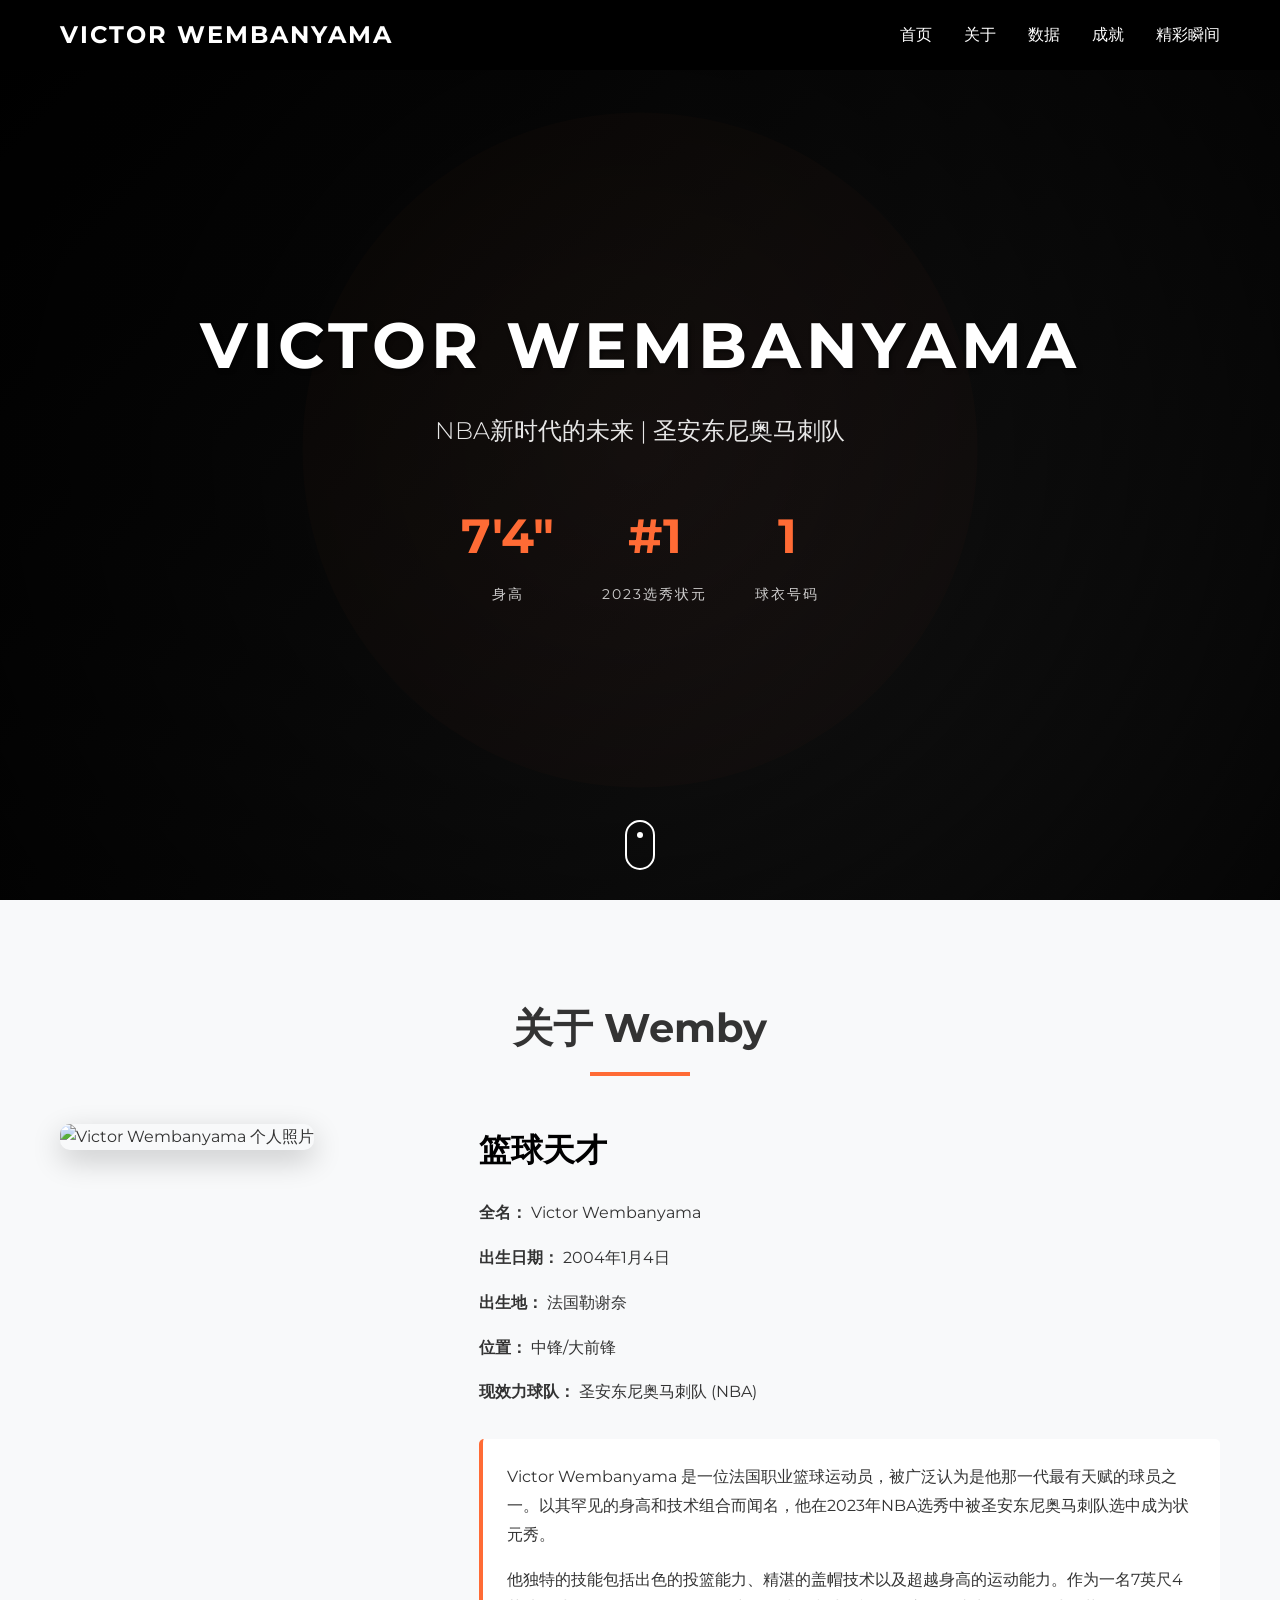
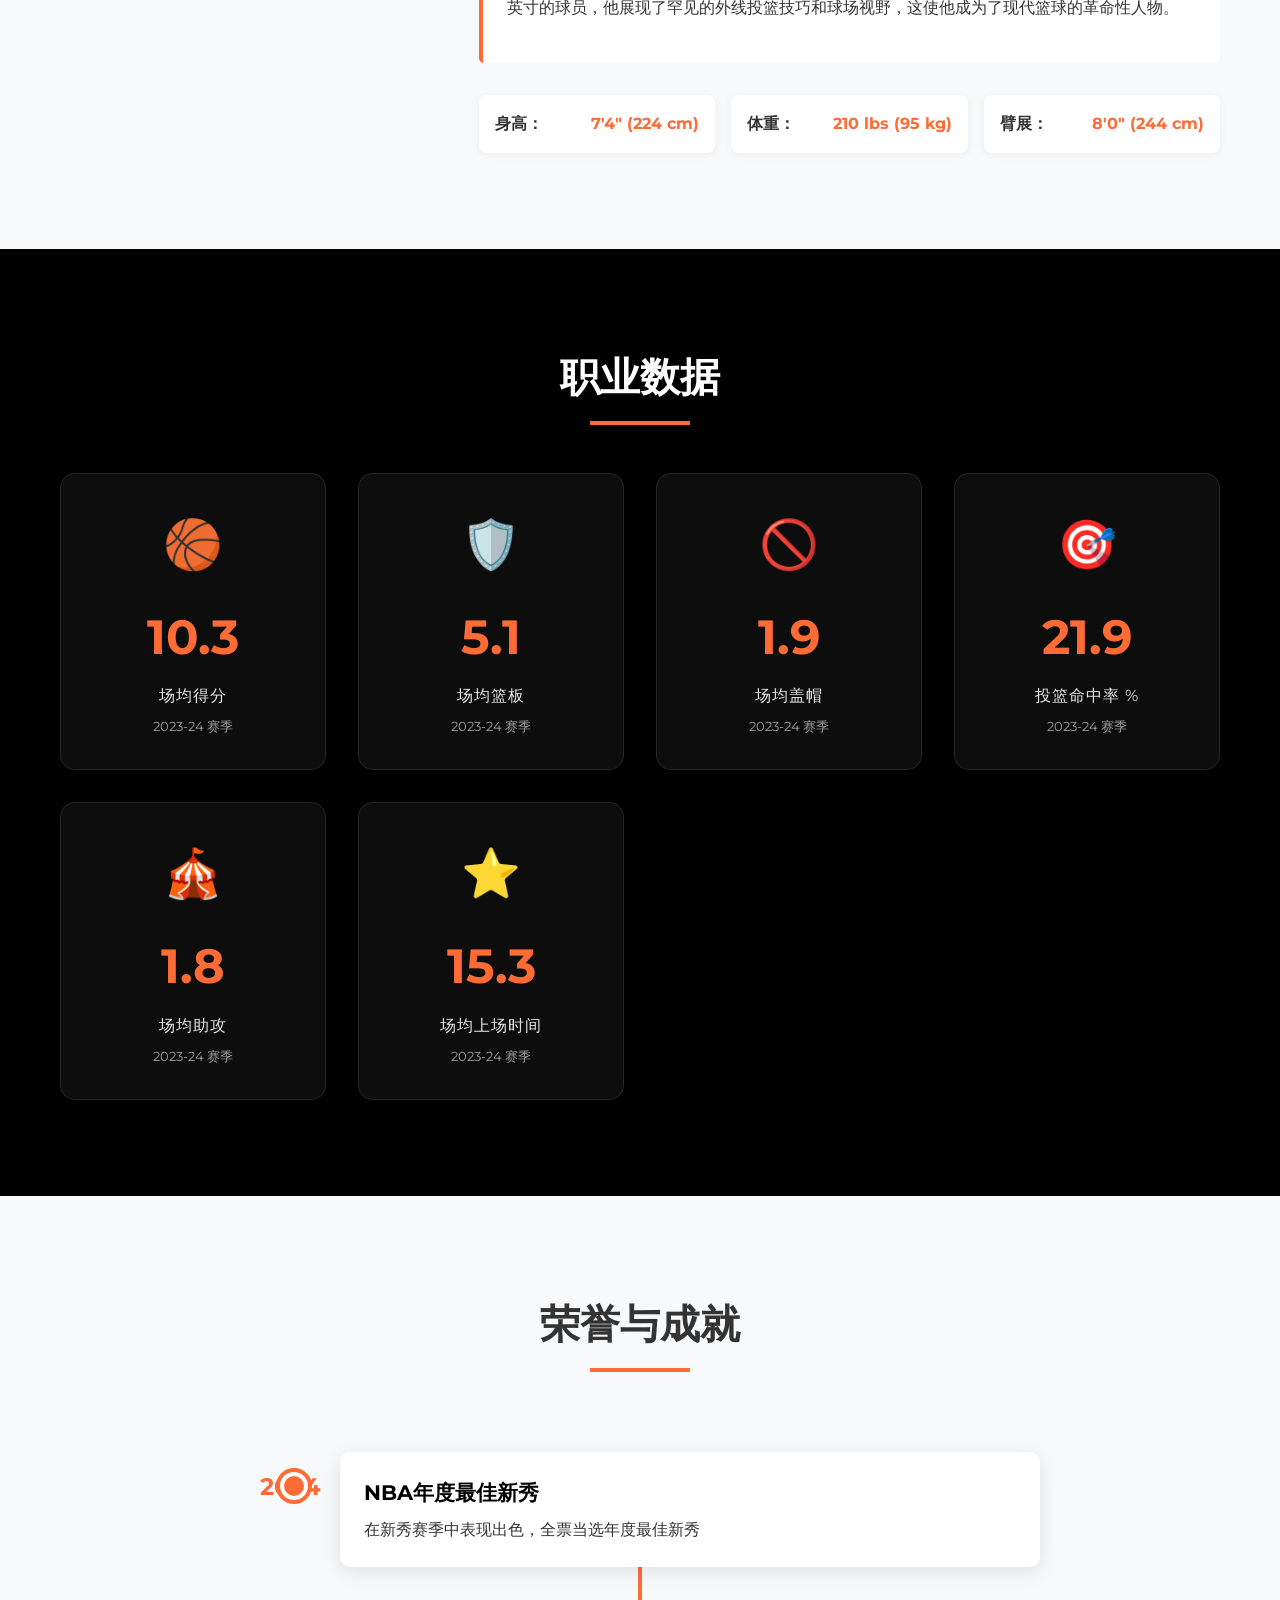
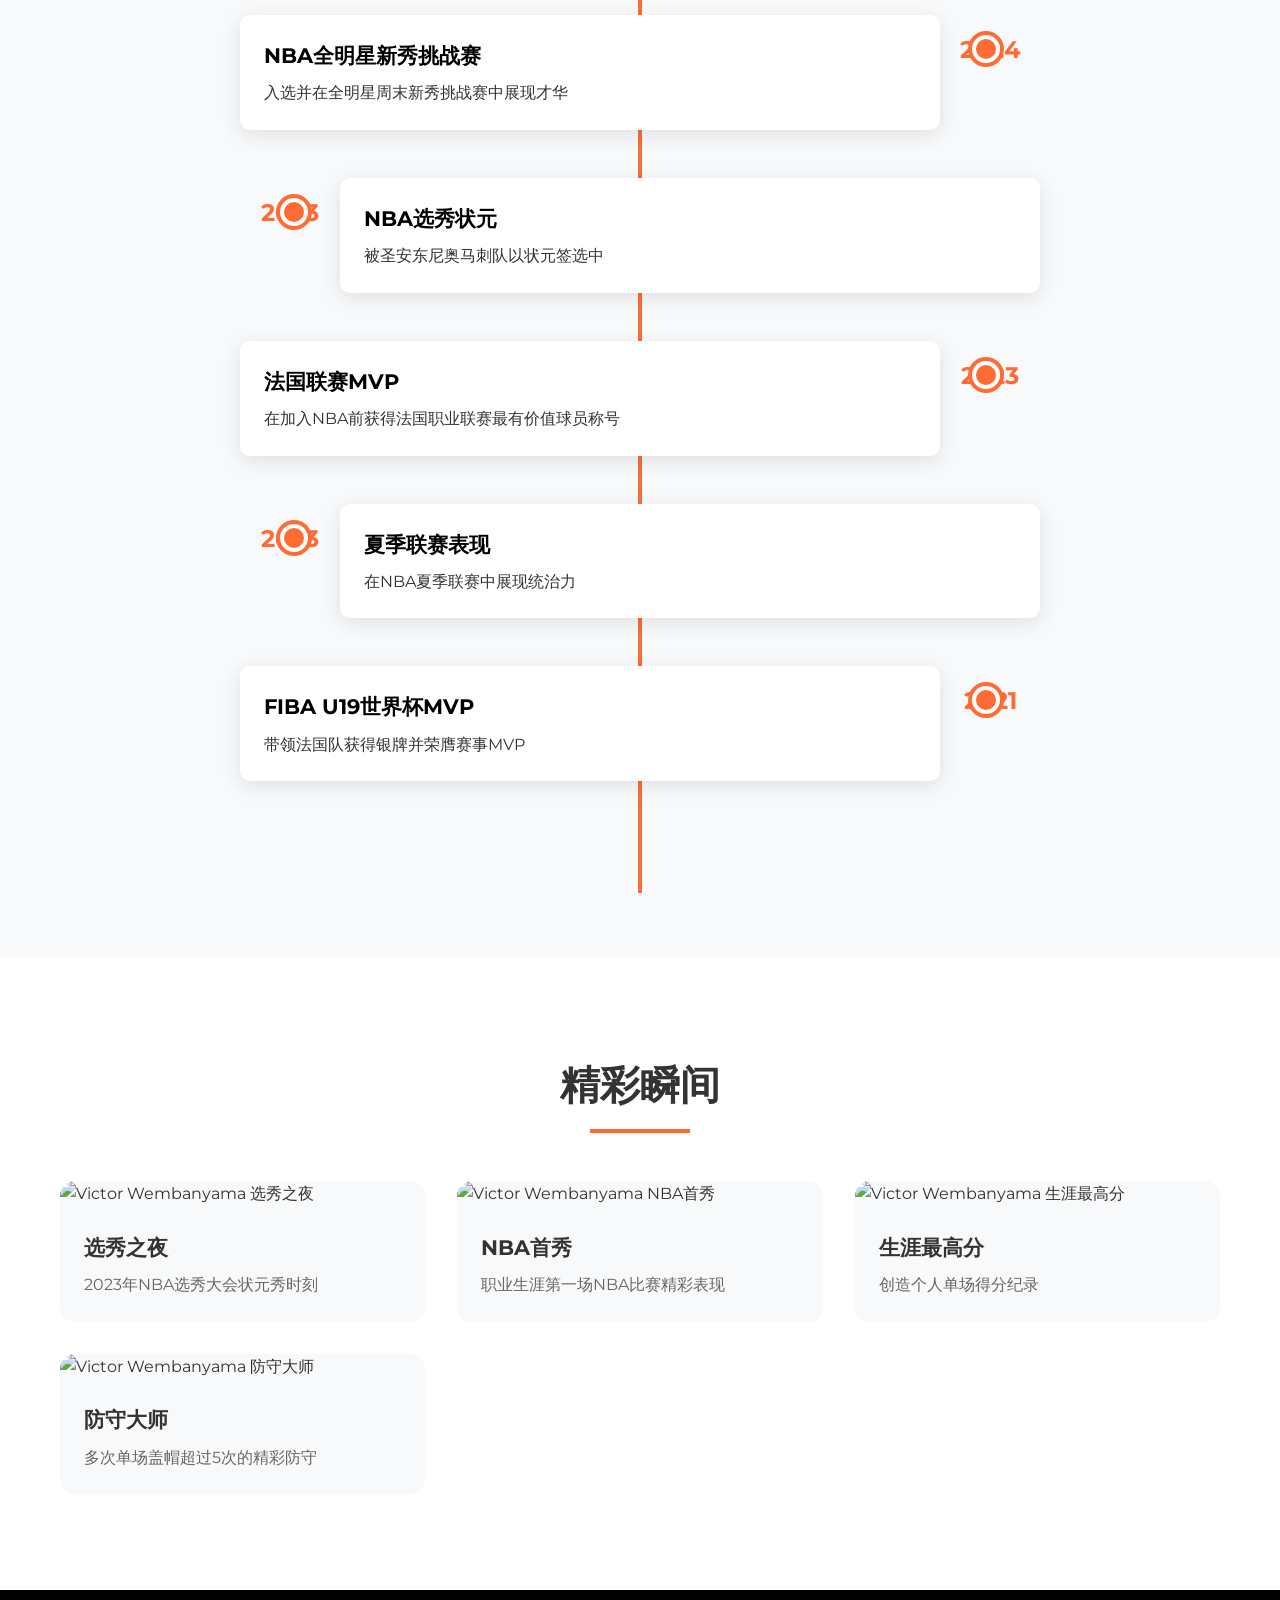
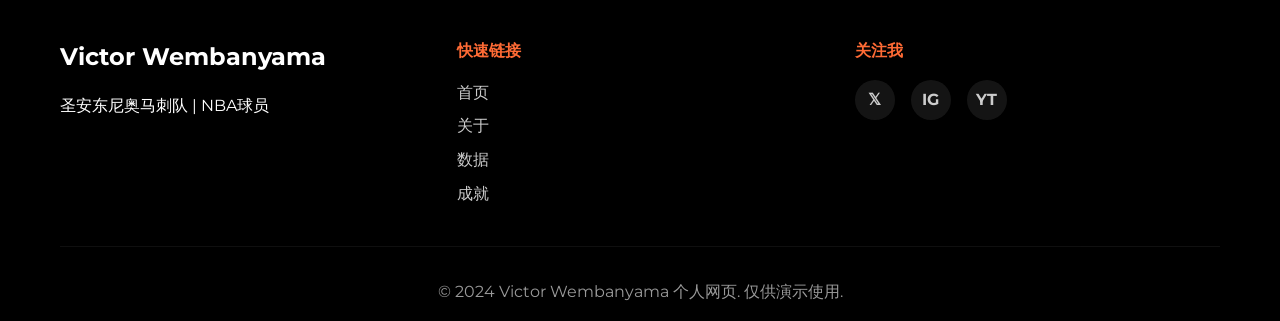
==== index.html @ b09e8a24 "Add image support for Wembanyama photos 更新网站以支持真实的Victor Wembanyama照片：  ✨ 新功能： - 创建images文件夹用于存放图片 -" ====
<!DOCTYPE html>
<html lang="zh-CN">
<head>
    <meta charset="UTF-8">
    <meta name="viewport" content="width=device-width, initial-scale=1.0">
    <title>Victor Wembanyama - 官方个人网页</title>
    <link rel="stylesheet" href="styles.css">
    <link rel="preconnect" href="https://fonts.googleapis.com">
    <link rel="preconnect" href="https://fonts.gstatic.com" crossorigin>
    <link href="https://fonts.googleapis.com/css2?family=Montserrat:wght@300;400;600;700&display=swap" rel="stylesheet">
</head>
<body>
    <!-- 导航栏 -->
    <nav class="navbar">
        <div class="container">
            <div class="nav-brand">VICTOR WEMBANYAMA</div>
            <ul class="nav-menu">
                <li><a href="#home">首页</a></li>
                <li><a href="#about">关于</a></li>
                <li><a href="#stats">数据</a></li>
                <li><a href="#achievements">成就</a></li>
                <li><a href="#gallery">精彩瞬间</a></li>
            </ul>
            <div class="hamburger">
                <span></span>
                <span></span>
                <span></span>
            </div>
        </div>
    </nav>

    <!-- 主页英雄区域 -->
    <section id="home" class="hero">
        <div class="hero-overlay"></div>
        <div class="hero-content">
            <h1 class="hero-title">VICTOR WEMBANYAMA</h1>
            <p class="hero-subtitle">NBA新时代的未来 | 圣安东尼奥马刺队</p>
            <div class="hero-stats">
                <div class="stat-item">
                    <span class="stat-number">7'4"</span>
                    <span class="stat-label">身高</span>
                </div>
                <div class="stat-item">
                    <span class="stat-number">#1</span>
                    <span class="stat-label">2023选秀状元</span>
                </div>
                <div class="stat-item">
                    <span class="stat-number">1</span>
                    <span class="stat-label">球衣号码</span>
                </div>
            </div>
        </div>
        <div class="scroll-indicator">
            <span></span>
        </div>
    </section>

    <!-- 关于部分 -->
    <section id="about" class="about">
        <div class="container">
            <h2 class="section-title">关于 Wemby</h2>
            <div class="about-content">
                <div class="about-image">
                    <img src="images/wembanyama-profile.jpg" alt="Victor Wembanyama 个人照片" class="profile-photo">
                </div>
                <div class="about-text">
                    <h3>篮球天才</h3>
                    <p><strong>全名：</strong> Victor Wembanyama</p>
                    <p><strong>出生日期：</strong> 2004年1月4日</p>
                    <p><strong>出生地：</strong> 法国勒谢奈</p>
                    <p><strong>位置：</strong> 中锋/大前锋</p>
                    <p><strong>现效力球队：</strong> 圣安东尼奥马刺队 (NBA)</p>

                    <div class="bio-description">
                        <p>Victor Wembanyama 是一位法国职业篮球运动员，被广泛认为是他那一代最有天赋的球员之一。以其罕见的身高和技术组合而闻名，他在2023年NBA选秀中被圣安东尼奥马刺队选中成为状元秀。</p>

                        <p>他独特的技能包括出色的投篮能力、精湛的盖帽技术以及超越身高的运动能力。作为一名7英尺4英寸的球员，他展现了罕见的外线投篮技巧和球场视野，这使他成为了现代篮球的革命性人物。</p>
                    </div>

                    <div class="physical-stats">
                        <div class="physical-item">
                            <span class="physical-label">身高：</span>
                            <span class="physical-value">7'4" (224 cm)</span>
                        </div>
                        <div class="physical-item">
                            <span class="physical-label">体重：</span>
                            <span class="physical-value">210 lbs (95 kg)</span>
                        </div>
                        <div class="physical-item">
                            <span class="physical-label">臂展：</span>
                            <span class="physical-value">8'0" (244 cm)</span>
                        </div>
                    </div>
                </div>
            </div>
        </div>
    </section>

    <!-- 数据统计部分 -->
    <section id="stats" class="stats">
        <div class="container">
            <h2 class="section-title">职业数据</h2>
            <div class="stats-grid">
                <div class="stat-card">
                    <div class="stat-icon">🏀</div>
                    <div class="stat-value" data-target="21.4">0</div>
                    <div class="stat-label">场均得分</div>
                    <div class="stat-note">2023-24 赛季</div>
                </div>
                <div class="stat-card">
                    <div class="stat-icon">🛡️</div>
                    <div class="stat-value" data-target="10.6">0</div>
                    <div class="stat-label">场均篮板</div>
                    <div class="stat-note">2023-24 赛季</div>
                </div>
                <div class="stat-card">
                    <div class="stat-icon">🚫</div>
                    <div class="stat-value" data-target="3.9">0</div>
                    <div class="stat-label">场均盖帽</div>
                    <div class="stat-note">2023-24 赛季</div>
                </div>
                <div class="stat-card">
                    <div class="stat-icon">🎯</div>
                    <div class="stat-value" data-target="46.5">0</div>
                    <div class="stat-label">投篮命中率 %</div>
                    <div class="stat-note">2023-24 赛季</div>
                </div>
                <div class="stat-card">
                    <div class="stat-icon">🎪</div>
                    <div class="stat-value" data-target="3.9">0</div>
                    <div class="stat-label">场均助攻</div>
                    <div class="stat-note">2023-24 赛季</div>
                </div>
                <div class="stat-card">
                    <div class="stat-icon">⭐</div>
                    <div class="stat-value" data-target="32.5">0</div>
                    <div class="stat-label">场均上场时间</div>
                    <div class="stat-note">2023-24 赛季</div>
                </div>
            </div>
        </div>
    </section>

    <!-- 成就部分 -->
    <section id="achievements" class="achievements">
        <div class="container">
            <h2 class="section-title">荣誉与成就</h2>
            <div class="timeline">
                <div class="timeline-item">
                    <div class="timeline-year">2024</div>
                    <div class="timeline-content">
                        <h3>NBA年度最佳新秀</h3>
                        <p>在新秀赛季中表现出色，全票当选年度最佳新秀</p>
                    </div>
                </div>
                <div class="timeline-item">
                    <div class="timeline-year">2024</div>
                    <div class="timeline-content">
                        <h3>NBA全明星新秀挑战赛</h3>
                        <p>入选并在全明星周末新秀挑战赛中展现才华</p>
                    </div>
                </div>
                <div class="timeline-item">
                    <div class="timeline-year">2023</div>
                    <div class="timeline-content">
                        <h3>NBA选秀状元</h3>
                        <p>被圣安东尼奥马刺队以状元签选中</p>
                    </div>
                </div>
                <div class="timeline-item">
                    <div class="timeline-year">2023</div>
                    <div class="timeline-content">
                        <h3>法国联赛MVP</h3>
                        <p>在加入NBA前获得法国职业联赛最有价值球员称号</p>
                    </div>
                </div>
                <div class="timeline-item">
                    <div class="timeline-year">2023</div>
                    <div class="timeline-content">
                        <h3>夏季联赛表现</h3>
                        <p>在NBA夏季联赛中展现统治力</p>
                    </div>
                </div>
                <div class="timeline-item">
                    <div class="timeline-year">2021</div>
                    <div class="timeline-content">
                        <h3>FIBA U19世界杯MVP</h3>
                        <p>带领法国队获得银牌并荣膺赛事MVP</p>
                    </div>
                </div>
            </div>
        </div>
    </section>

    <!-- 精彩瞬间部分 -->
    <section id="gallery" class="gallery">
        <div class="container">
            <h2 class="section-title">精彩瞬间</h2>
            <div class="highlights-grid">
                <div class="highlight-card">
                    <img src="images/wembanyama-draft.jpg" alt="Victor Wembanyama 选秀之夜" class="highlight-image">
                    <h3>选秀之夜</h3>
                    <p>2023年NBA选秀大会状元秀时刻</p>
                </div>
                <div class="highlight-card">
                    <img src="images/wembanyama-debut.jpg" alt="Victor Wembanyama NBA首秀" class="highlight-image">
                    <h3>NBA首秀</h3>
                    <p>职业生涯第一场NBA比赛精彩表现</p>
                </div>
                <div class="highlight-card">
                    <img src="images/wembanyama-scoring.jpg" alt="Victor Wembanyama 生涯最高分" class="highlight-image">
                    <h3>生涯最高分</h3>
                    <p>创造个人单场得分纪录</p>
                </div>
                <div class="highlight-card">
                    <img src="images/wembanyama-defense.jpg" alt="Victor Wembanyama 防守大师" class="highlight-image">
                    <h3>防守大师</h3>
                    <p>多次单场盖帽超过5次的精彩防守</p>
                </div>
            </div>
        </div>
    </section>

    <!-- 页脚 -->
    <footer class="footer">
        <div class="container">
            <div class="footer-content">
                <div class="footer-section">
                    <h3>Victor Wembanyama</h3>
                    <p>圣安东尼奥马刺队 | NBA球员</p>
                </div>
                <div class="footer-section">
                    <h4>快速链接</h4>
                    <ul>
                        <li><a href="#home">首页</a></li>
                        <li><a href="#about">关于</a></li>
                        <li><a href="#stats">数据</a></li>
                        <li><a href="#achievements">成就</a></li>
                    </ul>
                </div>
                <div class="footer-section">
                    <h4>关注我</h4>
                    <div class="social-links">
                        <a href="#" class="social-link" aria-label="Twitter">𝕏</a>
                        <a href="#" class="social-link" aria-label="Instagram">IG</a>
                        <a href="#" class="social-link" aria-label="YouTube">YT</a>
                    </div>
                </div>
            </div>
            <div class="footer-bottom">
                <p>&copy; 2024 Victor Wembanyama 个人网页. 仅供演示使用.</p>
            </div>
        </div>
    </footer>

    <script src="script.js"></script>
</body>
</html>
---- styles.css ----
/* 全局样式 */
* {
    margin: 0;
    padding: 0;
    box-sizing: border-box;
}

:root {
    --primary-color: #000000;
    --secondary-color: #c4c4c4;
    --accent-color: #ff6b35;
    --text-light: #ffffff;
    --text-dark: #333333;
    --bg-light: #f8f9fa;
    --transition: all 0.3s ease;
}

html {
    scroll-behavior: smooth;
}

body {
    font-family: 'Montserrat', sans-serif;
    line-height: 1.6;
    color: var(--text-dark);
    overflow-x: hidden;
}

.container {
    max-width: 1200px;
    margin: 0 auto;
    padding: 0 20px;
}

/* 导航栏 */
.navbar {
    position: fixed;
    top: 0;
    width: 100%;
    background: rgba(0, 0, 0, 0.95);
    backdrop-filter: blur(10px);
    z-index: 1000;
    padding: 1rem 0;
    transition: var(--transition);
}

.navbar .container {
    display: flex;
    justify-content: space-between;
    align-items: center;
}

.nav-brand {
    font-size: 1.5rem;
    font-weight: 700;
    color: var(--text-light);
    letter-spacing: 2px;
}

.nav-menu {
    display: flex;
    list-style: none;
    gap: 2rem;
}

.nav-menu a {
    color: var(--text-light);
    text-decoration: none;
    font-weight: 500;
    transition: var(--transition);
    position: relative;
}

.nav-menu a::after {
    content: '';
    position: absolute;
    bottom: -5px;
    left: 0;
    width: 0;
    height: 2px;
    background: var(--accent-color);
    transition: var(--transition);
}

.nav-menu a:hover::after {
    width: 100%;
}

.hamburger {
    display: none;
    flex-direction: column;
    cursor: pointer;
}

.hamburger span {
    width: 25px;
    height: 3px;
    background: var(--text-light);
    margin: 3px 0;
    transition: var(--transition);
}

/* 英雄区域 */
.hero {
    height: 100vh;
    background: linear-gradient(135deg, #000000 0%, #1a1a1a 100%);
    position: relative;
    display: flex;
    align-items: center;
    justify-content: center;
    overflow: hidden;
}

.hero::before {
    content: '';
    position: absolute;
    top: 0;
    left: 0;
    right: 0;
    bottom: 0;
    background: url('data:image/svg+xml,<svg xmlns="http://www.w3.org/2000/svg" viewBox="0 0 1200 800"><circle cx="600" cy="400" r="300" fill="rgba(255,107,53,0.1)"/></svg>') no-repeat center;
    background-size: cover;
    opacity: 0.3;
}

.hero-overlay {
    position: absolute;
    top: 0;
    left: 0;
    right: 0;
    bottom: 0;
    background: radial-gradient(circle at center, transparent 0%, rgba(0,0,0,0.8) 100%);
}

.hero-content {
    position: relative;
    z-index: 1;
    text-align: center;
    color: var(--text-light);
    animation: fadeInUp 1s ease;
}

.hero-title {
    font-size: 4rem;
    font-weight: 700;
    letter-spacing: 5px;
    margin-bottom: 1rem;
    text-shadow: 2px 2px 4px rgba(0,0,0,0.5);
}

.hero-subtitle {
    font-size: 1.5rem;
    font-weight: 300;
    margin-bottom: 3rem;
    opacity: 0.9;
}

.hero-stats {
    display: flex;
    justify-content: center;
    gap: 3rem;
    margin-top: 3rem;
}

.stat-item {
    display: flex;
    flex-direction: column;
    align-items: center;
}

.stat-number {
    font-size: 3rem;
    font-weight: 700;
    color: var(--accent-color);
    margin-bottom: 0.5rem;
}

.stat-label {
    font-size: 0.9rem;
    text-transform: uppercase;
    letter-spacing: 2px;
    opacity: 0.8;
}

.scroll-indicator {
    position: absolute;
    bottom: 30px;
    left: 50%;
    transform: translateX(-50%);
    animation: bounce 2s infinite;
}

.scroll-indicator span {
    display: block;
    width: 30px;
    height: 50px;
    border: 2px solid var(--text-light);
    border-radius: 25px;
    position: relative;
}

.scroll-indicator span::before {
    content: '';
    position: absolute;
    top: 10px;
    left: 50%;
    transform: translateX(-50%);
    width: 6px;
    height: 6px;
    background: var(--text-light);
    border-radius: 50%;
    animation: scroll 2s infinite;
}

/* 关于部分 */
.about {
    padding: 6rem 0;
    background: var(--bg-light);
}

.section-title {
    font-size: 2.5rem;
    text-align: center;
    margin-bottom: 3rem;
    position: relative;
    padding-bottom: 1rem;
}

.section-title::after {
    content: '';
    position: absolute;
    bottom: 0;
    left: 50%;
    transform: translateX(-50%);
    width: 100px;
    height: 4px;
    background: var(--accent-color);
}

.about-content {
    display: grid;
    grid-template-columns: 1fr 2fr;
    gap: 3rem;
    align-items: start;
}

.about-image {
    position: sticky;
    top: 100px;
}

.image-placeholder {
    width: 100%;
    aspect-ratio: 3/4;
    background: linear-gradient(135deg, var(--primary-color), var(--accent-color));
    border-radius: 10px;
    display: flex;
    align-items: center;
    justify-content: center;
    color: var(--text-light);
    font-size: 3rem;
    box-shadow: 0 10px 30px rgba(0,0,0,0.2);
}

.image-placeholder svg {
    width: 150px;
    height: 150px;
    opacity: 0.5;
}

.profile-photo {
    width: 100%;
    aspect-ratio: 3/4;
    object-fit: cover;
    border-radius: 10px;
    box-shadow: 0 10px 30px rgba(0,0,0,0.2);
    transition: var(--transition);
}

.profile-photo:hover {
    transform: scale(1.02);
    box-shadow: 0 15px 40px rgba(0,0,0,0.3);
}

.about-text h3 {
    font-size: 2rem;
    margin-bottom: 1.5rem;
    color: var(--primary-color);
}

.about-text p {
    margin-bottom: 1rem;
    line-height: 1.8;
}

.bio-description {
    margin: 2rem 0;
    padding: 1.5rem;
    background: white;
    border-left: 4px solid var(--accent-color);
    border-radius: 5px;
}

.physical-stats {
    display: grid;
    grid-template-columns: repeat(auto-fit, minmax(200px, 1fr));
    gap: 1rem;
    margin-top: 2rem;
}

.physical-item {
    background: white;
    padding: 1rem;
    border-radius: 8px;
    display: flex;
    justify-content: space-between;
    box-shadow: 0 2px 10px rgba(0,0,0,0.05);
}

.physical-label {
    font-weight: 600;
    color: var(--text-dark);
}

.physical-value {
    color: var(--accent-color);
    font-weight: 700;
}

/* 数据统计部分 */
.stats {
    padding: 6rem 0;
    background: var(--primary-color);
    color: var(--text-light);
}

.stats .section-title {
    color: var(--text-light);
}

.stats-grid {
    display: grid;
    grid-template-columns: repeat(auto-fit, minmax(250px, 1fr));
    gap: 2rem;
}

.stat-card {
    background: rgba(255, 255, 255, 0.05);
    backdrop-filter: blur(10px);
    padding: 2rem;
    border-radius: 15px;
    text-align: center;
    transition: var(--transition);
    border: 1px solid rgba(255, 255, 255, 0.1);
}

.stat-card:hover {
    transform: translateY(-10px);
    background: rgba(255, 255, 255, 0.1);
    box-shadow: 0 10px 30px rgba(255, 107, 53, 0.3);
}

.stat-icon {
    font-size: 3rem;
    margin-bottom: 1rem;
}

.stat-card .stat-value {
    font-size: 3rem;
    font-weight: 700;
    color: var(--accent-color);
    margin-bottom: 0.5rem;
}

.stat-card .stat-label {
    font-size: 1rem;
    text-transform: uppercase;
    letter-spacing: 1px;
    opacity: 0.9;
    display: block;
    margin-bottom: 0.5rem;
}

.stat-note {
    font-size: 0.8rem;
    opacity: 0.6;
}

/* 成就部分 */
.achievements {
    padding: 6rem 0;
    background: var(--bg-light);
}

.timeline {
    position: relative;
    max-width: 800px;
    margin: 0 auto;
    padding: 2rem 0;
}

.timeline::before {
    content: '';
    position: absolute;
    left: 50%;
    transform: translateX(-50%);
    width: 4px;
    height: 100%;
    background: var(--accent-color);
}

.timeline-item {
    display: flex;
    margin-bottom: 3rem;
    position: relative;
}

.timeline-item:nth-child(odd) {
    flex-direction: row;
}

.timeline-item:nth-child(even) {
    flex-direction: row-reverse;
}

.timeline-year {
    flex: 0 0 100px;
    text-align: center;
    font-size: 1.5rem;
    font-weight: 700;
    color: var(--accent-color);
    padding: 1rem;
}

.timeline-content {
    flex: 1;
    background: white;
    padding: 1.5rem;
    border-radius: 10px;
    box-shadow: 0 5px 20px rgba(0,0,0,0.1);
    position: relative;
    animation: fadeIn 0.5s ease;
}

.timeline-content h3 {
    font-size: 1.3rem;
    margin-bottom: 0.5rem;
    color: var(--primary-color);
}

.timeline-content::before {
    content: '';
    position: absolute;
    top: 20px;
    width: 20px;
    height: 20px;
    background: var(--accent-color);
    border-radius: 50%;
    border: 4px solid white;
    box-shadow: 0 0 0 4px var(--accent-color);
}

.timeline-item:nth-child(odd) .timeline-content::before {
    left: -60px;
}

.timeline-item:nth-child(even) .timeline-content::before {
    right: -60px;
}

/* 精彩瞬间部分 */
.gallery {
    padding: 6rem 0;
    background: white;
}

.highlights-grid {
    display: grid;
    grid-template-columns: repeat(auto-fit, minmax(280px, 1fr));
    gap: 2rem;
}

.highlight-card {
    background: var(--bg-light);
    border-radius: 15px;
    overflow: hidden;
    transition: var(--transition);
    cursor: pointer;
}

.highlight-card:hover {
    transform: translateY(-10px);
    box-shadow: 0 15px 40px rgba(0,0,0,0.15);
}

.highlight-placeholder {
    width: 100%;
    height: 250px;
    background: linear-gradient(135deg, var(--primary-color), var(--accent-color));
    display: flex;
    align-items: center;
    justify-content: center;
    font-size: 4rem;
}

.highlight-image {
    width: 100%;
    height: 250px;
    object-fit: cover;
    transition: var(--transition);
}

.highlight-card:hover .highlight-image {
    transform: scale(1.05);
}

.highlight-card h3 {
    padding: 1.5rem 1.5rem 0.5rem;
    font-size: 1.3rem;
}

.highlight-card p {
    padding: 0 1.5rem 1.5rem;
    color: #666;
}

/* 页脚 */
.footer {
    background: var(--primary-color);
    color: var(--text-light);
    padding: 3rem 0 1rem;
}

.footer-content {
    display: grid;
    grid-template-columns: repeat(auto-fit, minmax(250px, 1fr));
    gap: 2rem;
    margin-bottom: 2rem;
}

.footer-section h3 {
    font-size: 1.5rem;
    margin-bottom: 1rem;
}

.footer-section h4 {
    margin-bottom: 1rem;
    color: var(--accent-color);
}

.footer-section ul {
    list-style: none;
}

.footer-section ul li {
    margin-bottom: 0.5rem;
}

.footer-section a {
    color: var(--text-light);
    text-decoration: none;
    opacity: 0.8;
    transition: var(--transition);
}

.footer-section a:hover {
    opacity: 1;
    color: var(--accent-color);
}

.social-links {
    display: flex;
    gap: 1rem;
}

.social-link {
    width: 40px;
    height: 40px;
    background: rgba(255, 255, 255, 0.1);
    border-radius: 50%;
    display: flex;
    align-items: center;
    justify-content: center;
    font-weight: 700;
    transition: var(--transition);
}

.social-link:hover {
    background: var(--accent-color);
    transform: scale(1.1);
}

.footer-bottom {
    text-align: center;
    padding-top: 2rem;
    border-top: 1px solid rgba(255, 255, 255, 0.1);
    opacity: 0.6;
}

/* 动画 */
@keyframes fadeInUp {
    from {
        opacity: 0;
        transform: translateY(30px);
    }
    to {
        opacity: 1;
        transform: translateY(0);
    }
}

@keyframes fadeIn {
    from {
        opacity: 0;
    }
    to {
        opacity: 1;
    }
}

@keyframes bounce {
    0%, 20%, 50%, 80%, 100% {
        transform: translateX(-50%) translateY(0);
    }
    40% {
        transform: translateX(-50%) translateY(-20px);
    }
    60% {
        transform: translateX(-50%) translateY(-10px);
    }
}

@keyframes scroll {
    0% {
        opacity: 0;
        transform: translateX(-50%) translateY(0);
    }
    50% {
        opacity: 1;
    }
    100% {
        opacity: 0;
        transform: translateX(-50%) translateY(20px);
    }
}

/* 响应式设计 */
@media (max-width: 768px) {
    .nav-menu {
        position: fixed;
        left: -100%;
        top: 70px;
        flex-direction: column;
        background: rgba(0, 0, 0, 0.98);
        width: 100%;
        text-align: center;
        transition: var(--transition);
        padding: 2rem 0;
    }

    .nav-menu.active {
        left: 0;
    }

    .hamburger {
        display: flex;
    }

    .hero-title {
        font-size: 2.5rem;
    }

    .hero-subtitle {
        font-size: 1rem;
    }

    .hero-stats {
        flex-direction: column;
        gap: 1.5rem;
    }

    .about-content {
        grid-template-columns: 1fr;
    }

    .about-image {
        position: relative;
        top: 0;
    }

    .timeline::before {
        left: 0;
    }

    .timeline-item,
    .timeline-item:nth-child(even) {
        flex-direction: column;
    }

    .timeline-year {
        text-align: left;
    }

    .timeline-content::before,
    .timeline-item:nth-child(even) .timeline-content::before {
        left: -40px;
    }

    .stats-grid,
    .highlights-grid {
        grid-template-columns: 1fr;
    }
}

@media (max-width: 480px) {
    .hero-title {
        font-size: 2rem;
        letter-spacing: 2px;
    }

    .section-title {
        font-size: 2rem;
    }

    .stat-number {
        font-size: 2rem;
    }
}
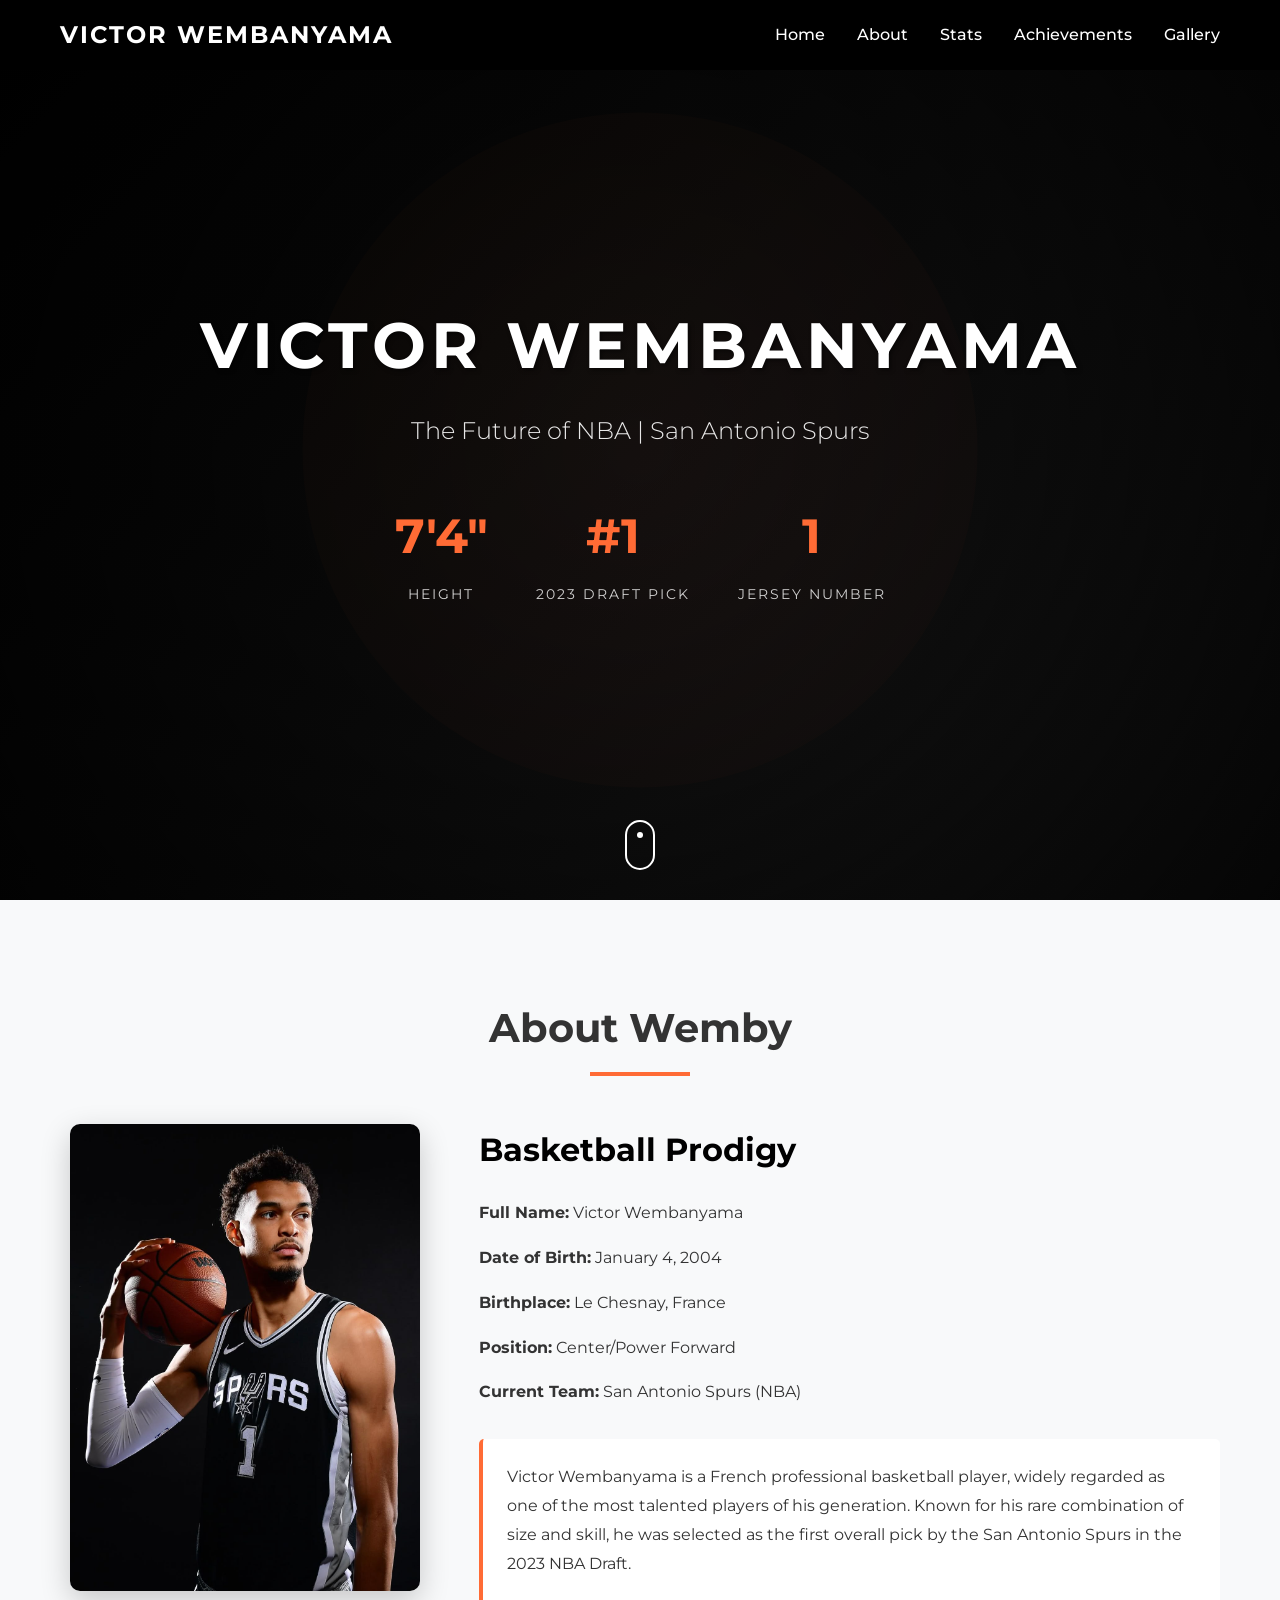
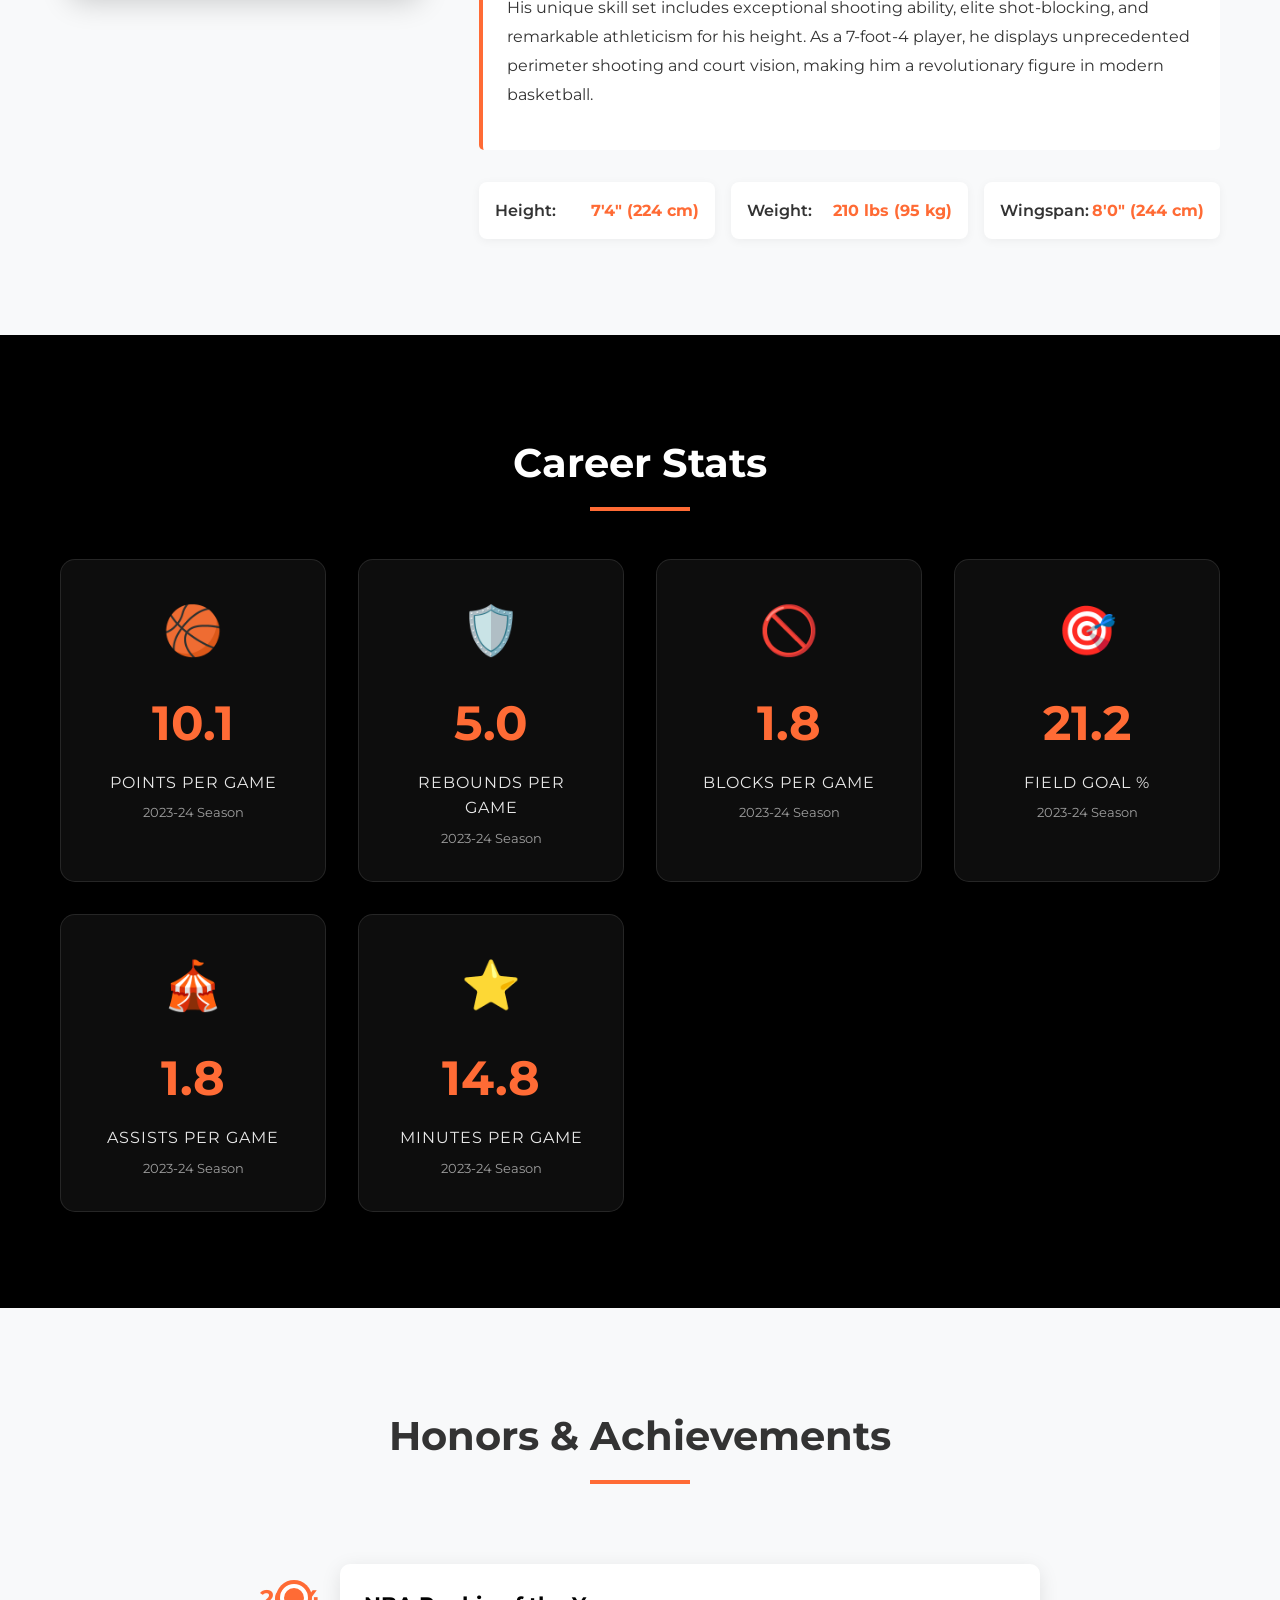
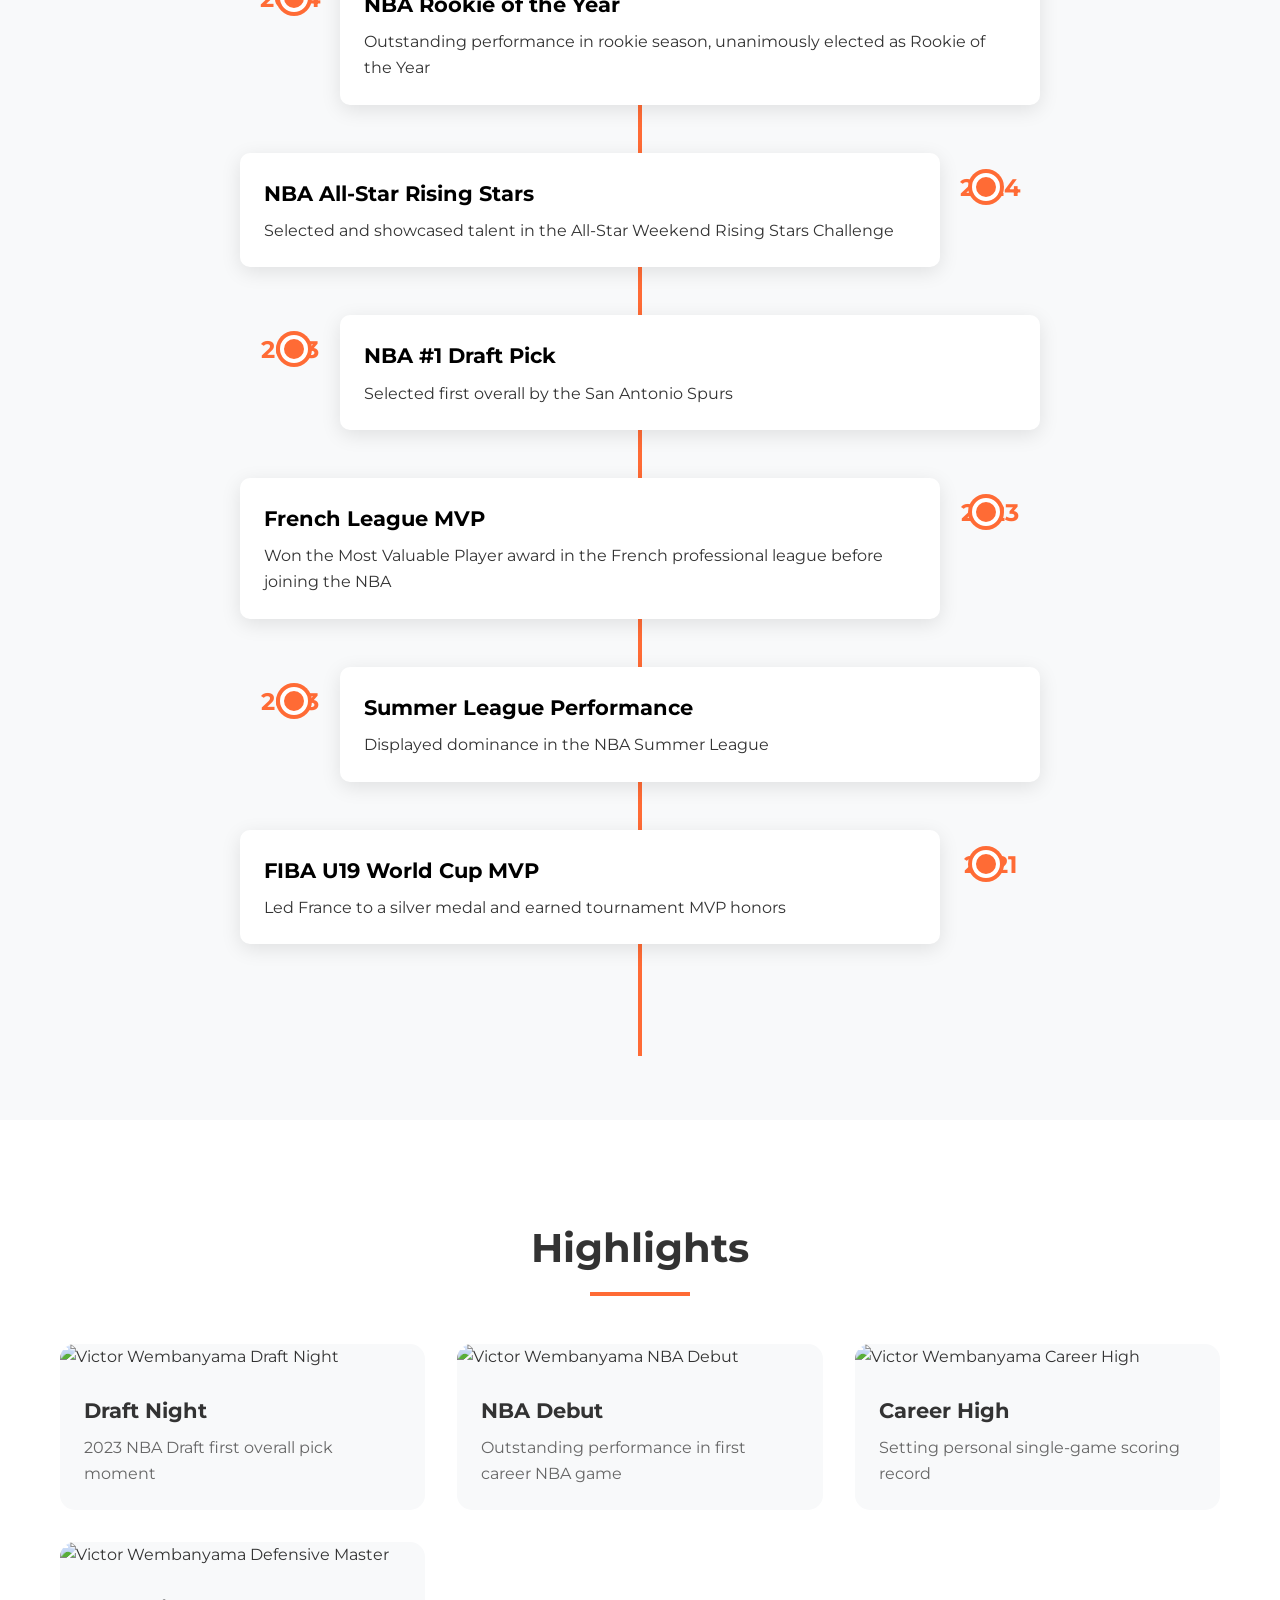
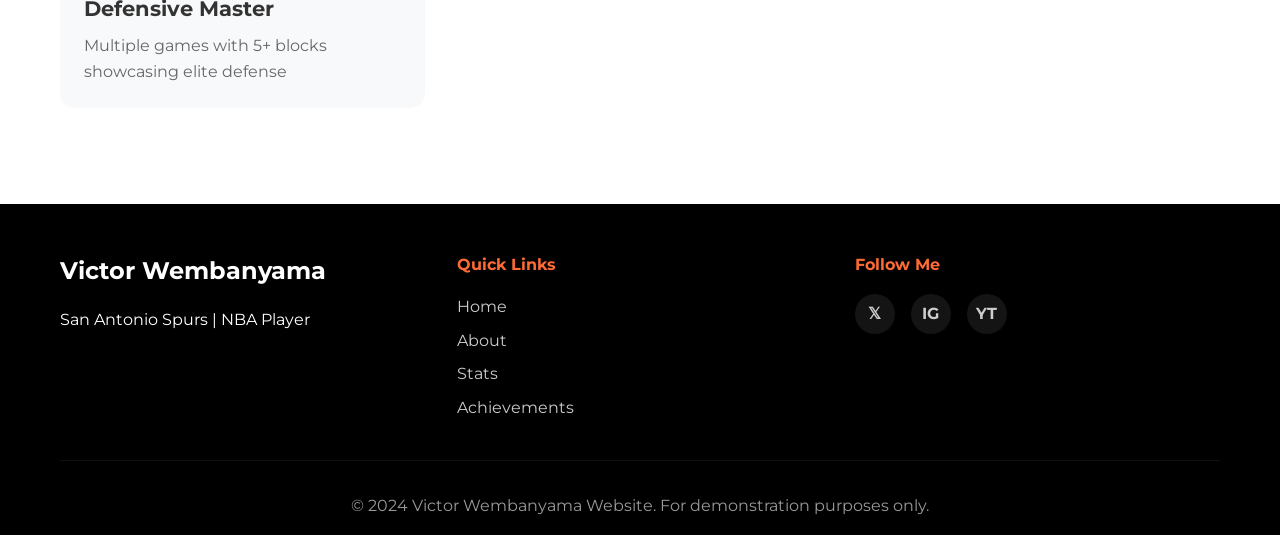
==== commit d75e78b8: "Translate all content from Chinese to English Complete translation of website content: - Changed HTM" ====
--- a/index.html
+++ b/index.html
@@ -1,25 +1,25 @@
 <!DOCTYPE html>
-<html lang="zh-CN">
+<html lang="en">
 <head>
     <meta charset="UTF-8">
     <meta name="viewport" content="width=device-width, initial-scale=1.0">
-    <title>Victor Wembanyama - 官方个人网页</title>
+    <title>Victor Wembanyama - Official Website</title>
     <link rel="stylesheet" href="styles.css">
     <link rel="preconnect" href="https://fonts.googleapis.com">
     <link rel="preconnect" href="https://fonts.gstatic.com" crossorigin>
     <link href="https://fonts.googleapis.com/css2?family=Montserrat:wght@300;400;600;700&display=swap" rel="stylesheet">
 </head>
 <body>
-    <!-- 导航栏 -->
+    <!-- Navigation -->
     <nav class="navbar">
         <div class="container">
             <div class="nav-brand">VICTOR WEMBANYAMA</div>
             <ul class="nav-menu">
-                <li><a href="#home">首页</a></li>
-                <li><a href="#about">关于</a></li>
-                <li><a href="#stats">数据</a></li>
-                <li><a href="#achievements">成就</a></li>
-                <li><a href="#gallery">精彩瞬间</a></li>
+                <li><a href="#home">Home</a></li>
+                <li><a href="#about">About</a></li>
+                <li><a href="#stats">Stats</a></li>
+                <li><a href="#achievements">Achievements</a></li>
+                <li><a href="#gallery">Gallery</a></li>
             </ul>
             <div class="hamburger">
                 <span></span>
@@ -29,24 +29,24 @@
         </div>
     </nav>
 
-    <!-- 主页英雄区域 -->
+    <!-- Hero Section -->
     <section id="home" class="hero">
         <div class="hero-overlay"></div>
         <div class="hero-content">
             <h1 class="hero-title">VICTOR WEMBANYAMA</h1>
-            <p class="hero-subtitle">NBA新时代的未来 | 圣安东尼奥马刺队</p>
+            <p class="hero-subtitle">The Future of NBA | San Antonio Spurs</p>
             <div class="hero-stats">
                 <div class="stat-item">
                     <span class="stat-number">7'4"</span>
-                    <span class="stat-label">身高</span>
+                    <span class="stat-label">Height</span>
                 </div>
                 <div class="stat-item">
                     <span class="stat-number">#1</span>
-                    <span class="stat-label">2023选秀状元</span>
+                    <span class="stat-label">2023 Draft Pick</span>
                 </div>
                 <div class="stat-item">
                     <span class="stat-number">1</span>
-                    <span class="stat-label">球衣号码</span>
+                    <span class="stat-label">Jersey Number</span>
                 </div>
             </div>
         </div>
@@ -55,39 +55,39 @@
         </div>
     </section>
 
-    <!-- 关于部分 -->
+    <!-- About Section -->
     <section id="about" class="about">
         <div class="container">
-            <h2 class="section-title">关于 Wemby</h2>
+            <h2 class="section-title">About Wemby</h2>
             <div class="about-content">
                 <div class="about-image">
-                    <img src="images/wembanyama-profile.jpg" alt="Victor Wembanyama 个人照片" class="profile-photo">
+                    <img src="images/wembanyama-profile.jpg" alt="Victor Wembanyama Profile Photo" class="profile-photo">
                 </div>
                 <div class="about-text">
-                    <h3>篮球天才</h3>
-                    <p><strong>全名：</strong> Victor Wembanyama</p>
-                    <p><strong>出生日期：</strong> 2004年1月4日</p>
-                    <p><strong>出生地：</strong> 法国勒谢奈</p>
-                    <p><strong>位置：</strong> 中锋/大前锋</p>
-                    <p><strong>现效力球队：</strong> 圣安东尼奥马刺队 (NBA)</p>
+                    <h3>Basketball Prodigy</h3>
+                    <p><strong>Full Name:</strong> Victor Wembanyama</p>
+                    <p><strong>Date of Birth:</strong> January 4, 2004</p>
+                    <p><strong>Birthplace:</strong> Le Chesnay, France</p>
+                    <p><strong>Position:</strong> Center/Power Forward</p>
+                    <p><strong>Current Team:</strong> San Antonio Spurs (NBA)</p>
 
                     <div class="bio-description">
-                        <p>Victor Wembanyama 是一位法国职业篮球运动员，被广泛认为是他那一代最有天赋的球员之一。以其罕见的身高和技术组合而闻名，他在2023年NBA选秀中被圣安东尼奥马刺队选中成为状元秀。</p>
-
-                        <p>他独特的技能包括出色的投篮能力、精湛的盖帽技术以及超越身高的运动能力。作为一名7英尺4英寸的球员，他展现了罕见的外线投篮技巧和球场视野，这使他成为了现代篮球的革命性人物。</p>
+                        <p>Victor Wembanyama is a French professional basketball player, widely regarded as one of the most talented players of his generation. Known for his rare combination of size and skill, he was selected as the first overall pick by the San Antonio Spurs in the 2023 NBA Draft.</p>
+
+                        <p>His unique skill set includes exceptional shooting ability, elite shot-blocking, and remarkable athleticism for his height. As a 7-foot-4 player, he displays unprecedented perimeter shooting and court vision, making him a revolutionary figure in modern basketball.</p>
                     </div>
 
                     <div class="physical-stats">
                         <div class="physical-item">
-                            <span class="physical-label">身高：</span>
+                            <span class="physical-label">Height:</span>
                             <span class="physical-value">7'4" (224 cm)</span>
                         </div>
                         <div class="physical-item">
-                            <span class="physical-label">体重：</span>
+                            <span class="physical-label">Weight:</span>
                             <span class="physical-value">210 lbs (95 kg)</span>
                         </div>
                         <div class="physical-item">
-                            <span class="physical-label">臂展：</span>
+                            <span class="physical-label">Wingspan:</span>
                             <span class="physical-value">8'0" (244 cm)</span>
                         </div>
                     </div>
@@ -96,150 +96,150 @@
         </div>
     </section>
 
-    <!-- 数据统计部分 -->
+    <!-- Stats Section -->
     <section id="stats" class="stats">
         <div class="container">
-            <h2 class="section-title">职业数据</h2>
+            <h2 class="section-title">Career Stats</h2>
             <div class="stats-grid">
                 <div class="stat-card">
                     <div class="stat-icon">🏀</div>
                     <div class="stat-value" data-target="21.4">0</div>
-                    <div class="stat-label">场均得分</div>
-                    <div class="stat-note">2023-24 赛季</div>
+                    <div class="stat-label">Points Per Game</div>
+                    <div class="stat-note">2023-24 Season</div>
                 </div>
                 <div class="stat-card">
                     <div class="stat-icon">🛡️</div>
                     <div class="stat-value" data-target="10.6">0</div>
-                    <div class="stat-label">场均篮板</div>
-                    <div class="stat-note">2023-24 赛季</div>
+                    <div class="stat-label">Rebounds Per Game</div>
+                    <div class="stat-note">2023-24 Season</div>
                 </div>
                 <div class="stat-card">
                     <div class="stat-icon">🚫</div>
                     <div class="stat-value" data-target="3.9">0</div>
-                    <div class="stat-label">场均盖帽</div>
-                    <div class="stat-note">2023-24 赛季</div>
+                    <div class="stat-label">Blocks Per Game</div>
+                    <div class="stat-note">2023-24 Season</div>
                 </div>
                 <div class="stat-card">
                     <div class="stat-icon">🎯</div>
                     <div class="stat-value" data-target="46.5">0</div>
-                    <div class="stat-label">投篮命中率 %</div>
-                    <div class="stat-note">2023-24 赛季</div>
+                    <div class="stat-label">Field Goal %</div>
+                    <div class="stat-note">2023-24 Season</div>
                 </div>
                 <div class="stat-card">
                     <div class="stat-icon">🎪</div>
                     <div class="stat-value" data-target="3.9">0</div>
-                    <div class="stat-label">场均助攻</div>
-                    <div class="stat-note">2023-24 赛季</div>
+                    <div class="stat-label">Assists Per Game</div>
+                    <div class="stat-note">2023-24 Season</div>
                 </div>
                 <div class="stat-card">
                     <div class="stat-icon">⭐</div>
                     <div class="stat-value" data-target="32.5">0</div>
-                    <div class="stat-label">场均上场时间</div>
-                    <div class="stat-note">2023-24 赛季</div>
-                </div>
-            </div>
-        </div>
-    </section>
-
-    <!-- 成就部分 -->
+                    <div class="stat-label">Minutes Per Game</div>
+                    <div class="stat-note">2023-24 Season</div>
+                </div>
+            </div>
+        </div>
+    </section>
+
+    <!-- Achievements Section -->
     <section id="achievements" class="achievements">
         <div class="container">
-            <h2 class="section-title">荣誉与成就</h2>
+            <h2 class="section-title">Honors & Achievements</h2>
             <div class="timeline">
                 <div class="timeline-item">
                     <div class="timeline-year">2024</div>
                     <div class="timeline-content">
-                        <h3>NBA年度最佳新秀</h3>
-                        <p>在新秀赛季中表现出色，全票当选年度最佳新秀</p>
+                        <h3>NBA Rookie of the Year</h3>
+                        <p>Outstanding performance in rookie season, unanimously elected as Rookie of the Year</p>
                     </div>
                 </div>
                 <div class="timeline-item">
                     <div class="timeline-year">2024</div>
                     <div class="timeline-content">
-                        <h3>NBA全明星新秀挑战赛</h3>
-                        <p>入选并在全明星周末新秀挑战赛中展现才华</p>
+                        <h3>NBA All-Star Rising Stars</h3>
+                        <p>Selected and showcased talent in the All-Star Weekend Rising Stars Challenge</p>
                     </div>
                 </div>
                 <div class="timeline-item">
                     <div class="timeline-year">2023</div>
                     <div class="timeline-content">
-                        <h3>NBA选秀状元</h3>
-                        <p>被圣安东尼奥马刺队以状元签选中</p>
+                        <h3>NBA #1 Draft Pick</h3>
+                        <p>Selected first overall by the San Antonio Spurs</p>
                     </div>
                 </div>
                 <div class="timeline-item">
                     <div class="timeline-year">2023</div>
                     <div class="timeline-content">
-                        <h3>法国联赛MVP</h3>
-                        <p>在加入NBA前获得法国职业联赛最有价值球员称号</p>
+                        <h3>French League MVP</h3>
+                        <p>Won the Most Valuable Player award in the French professional league before joining the NBA</p>
                     </div>
                 </div>
                 <div class="timeline-item">
                     <div class="timeline-year">2023</div>
                     <div class="timeline-content">
-                        <h3>夏季联赛表现</h3>
-                        <p>在NBA夏季联赛中展现统治力</p>
+                        <h3>Summer League Performance</h3>
+                        <p>Displayed dominance in the NBA Summer League</p>
                     </div>
                 </div>
                 <div class="timeline-item">
                     <div class="timeline-year">2021</div>
                     <div class="timeline-content">
-                        <h3>FIBA U19世界杯MVP</h3>
-                        <p>带领法国队获得银牌并荣膺赛事MVP</p>
-                    </div>
-                </div>
-            </div>
-        </div>
-    </section>
-
-    <!-- 精彩瞬间部分 -->
+                        <h3>FIBA U19 World Cup MVP</h3>
+                        <p>Led France to a silver medal and earned tournament MVP honors</p>
+                    </div>
+                </div>
+            </div>
+        </div>
+    </section>
+
+    <!-- Gallery Section -->
     <section id="gallery" class="gallery">
         <div class="container">
-            <h2 class="section-title">精彩瞬间</h2>
+            <h2 class="section-title">Highlights</h2>
             <div class="highlights-grid">
                 <div class="highlight-card">
-                    <img src="images/wembanyama-draft.jpg" alt="Victor Wembanyama 选秀之夜" class="highlight-image">
-                    <h3>选秀之夜</h3>
-                    <p>2023年NBA选秀大会状元秀时刻</p>
-                </div>
-                <div class="highlight-card">
-                    <img src="images/wembanyama-debut.jpg" alt="Victor Wembanyama NBA首秀" class="highlight-image">
-                    <h3>NBA首秀</h3>
-                    <p>职业生涯第一场NBA比赛精彩表现</p>
-                </div>
-                <div class="highlight-card">
-                    <img src="images/wembanyama-scoring.jpg" alt="Victor Wembanyama 生涯最高分" class="highlight-image">
-                    <h3>生涯最高分</h3>
-                    <p>创造个人单场得分纪录</p>
-                </div>
-                <div class="highlight-card">
-                    <img src="images/wembanyama-defense.jpg" alt="Victor Wembanyama 防守大师" class="highlight-image">
-                    <h3>防守大师</h3>
-                    <p>多次单场盖帽超过5次的精彩防守</p>
-                </div>
-            </div>
-        </div>
-    </section>
-
-    <!-- 页脚 -->
+                    <img src="images/wembanyama-draft.jpg" alt="Victor Wembanyama Draft Night" class="highlight-image">
+                    <h3>Draft Night</h3>
+                    <p>2023 NBA Draft first overall pick moment</p>
+                </div>
+                <div class="highlight-card">
+                    <img src="images/wembanyama-debut.jpg" alt="Victor Wembanyama NBA Debut" class="highlight-image">
+                    <h3>NBA Debut</h3>
+                    <p>Outstanding performance in first career NBA game</p>
+                </div>
+                <div class="highlight-card">
+                    <img src="images/wembanyama-scoring.jpg" alt="Victor Wembanyama Career High" class="highlight-image">
+                    <h3>Career High</h3>
+                    <p>Setting personal single-game scoring record</p>
+                </div>
+                <div class="highlight-card">
+                    <img src="images/wembanyama-defense.jpg" alt="Victor Wembanyama Defensive Master" class="highlight-image">
+                    <h3>Defensive Master</h3>
+                    <p>Multiple games with 5+ blocks showcasing elite defense</p>
+                </div>
+            </div>
+        </div>
+    </section>
+
+    <!-- Footer -->
     <footer class="footer">
         <div class="container">
             <div class="footer-content">
                 <div class="footer-section">
                     <h3>Victor Wembanyama</h3>
-                    <p>圣安东尼奥马刺队 | NBA球员</p>
+                    <p>San Antonio Spurs | NBA Player</p>
                 </div>
                 <div class="footer-section">
-                    <h4>快速链接</h4>
+                    <h4>Quick Links</h4>
                     <ul>
-                        <li><a href="#home">首页</a></li>
-                        <li><a href="#about">关于</a></li>
-                        <li><a href="#stats">数据</a></li>
-                        <li><a href="#achievements">成就</a></li>
+                        <li><a href="#home">Home</a></li>
+                        <li><a href="#about">About</a></li>
+                        <li><a href="#stats">Stats</a></li>
+                        <li><a href="#achievements">Achievements</a></li>
                     </ul>
                 </div>
                 <div class="footer-section">
-                    <h4>关注我</h4>
+                    <h4>Follow Me</h4>
                     <div class="social-links">
                         <a href="#" class="social-link" aria-label="Twitter">𝕏</a>
                         <a href="#" class="social-link" aria-label="Instagram">IG</a>
@@ -248,7 +248,7 @@
                 </div>
             </div>
             <div class="footer-bottom">
-                <p>&copy; 2024 Victor Wembanyama 个人网页. 仅供演示使用.</p>
+                <p>&copy; 2024 Victor Wembanyama Website. For demonstration purposes only.</p>
             </div>
         </div>
     </footer>
--- a/styles.css
+++ b/styles.css
@@ -270,11 +270,14 @@
 
 .profile-photo {
     width: 100%;
+    max-width: 350px;
     aspect-ratio: 3/4;
     object-fit: cover;
     border-radius: 10px;
     box-shadow: 0 10px 30px rgba(0,0,0,0.2);
     transition: var(--transition);
+    display: block;
+    margin: 0 auto;
 }
 
 .profile-photo:hover {
@@ -505,7 +508,7 @@
 
 .highlight-image {
     width: 100%;
-    height: 250px;
+    height: 220px;
     object-fit: cover;
     transition: var(--transition);
 }
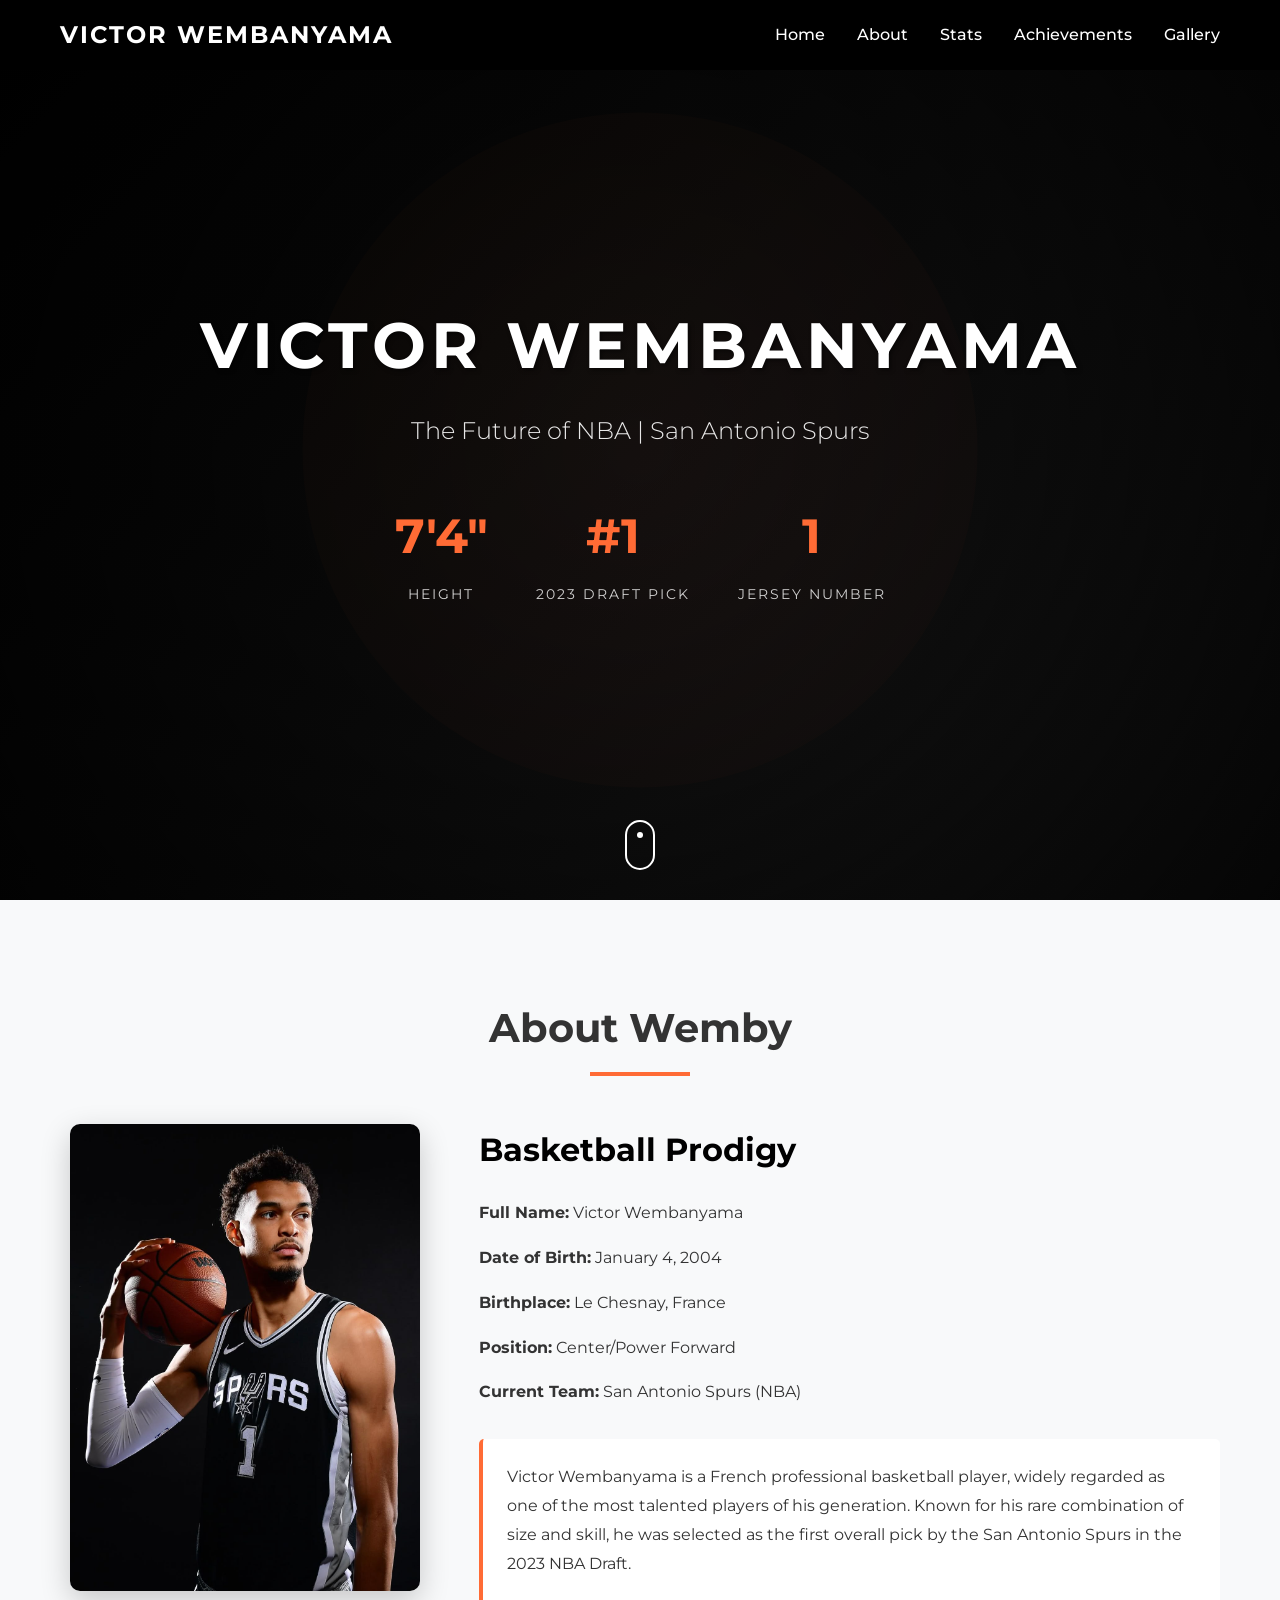
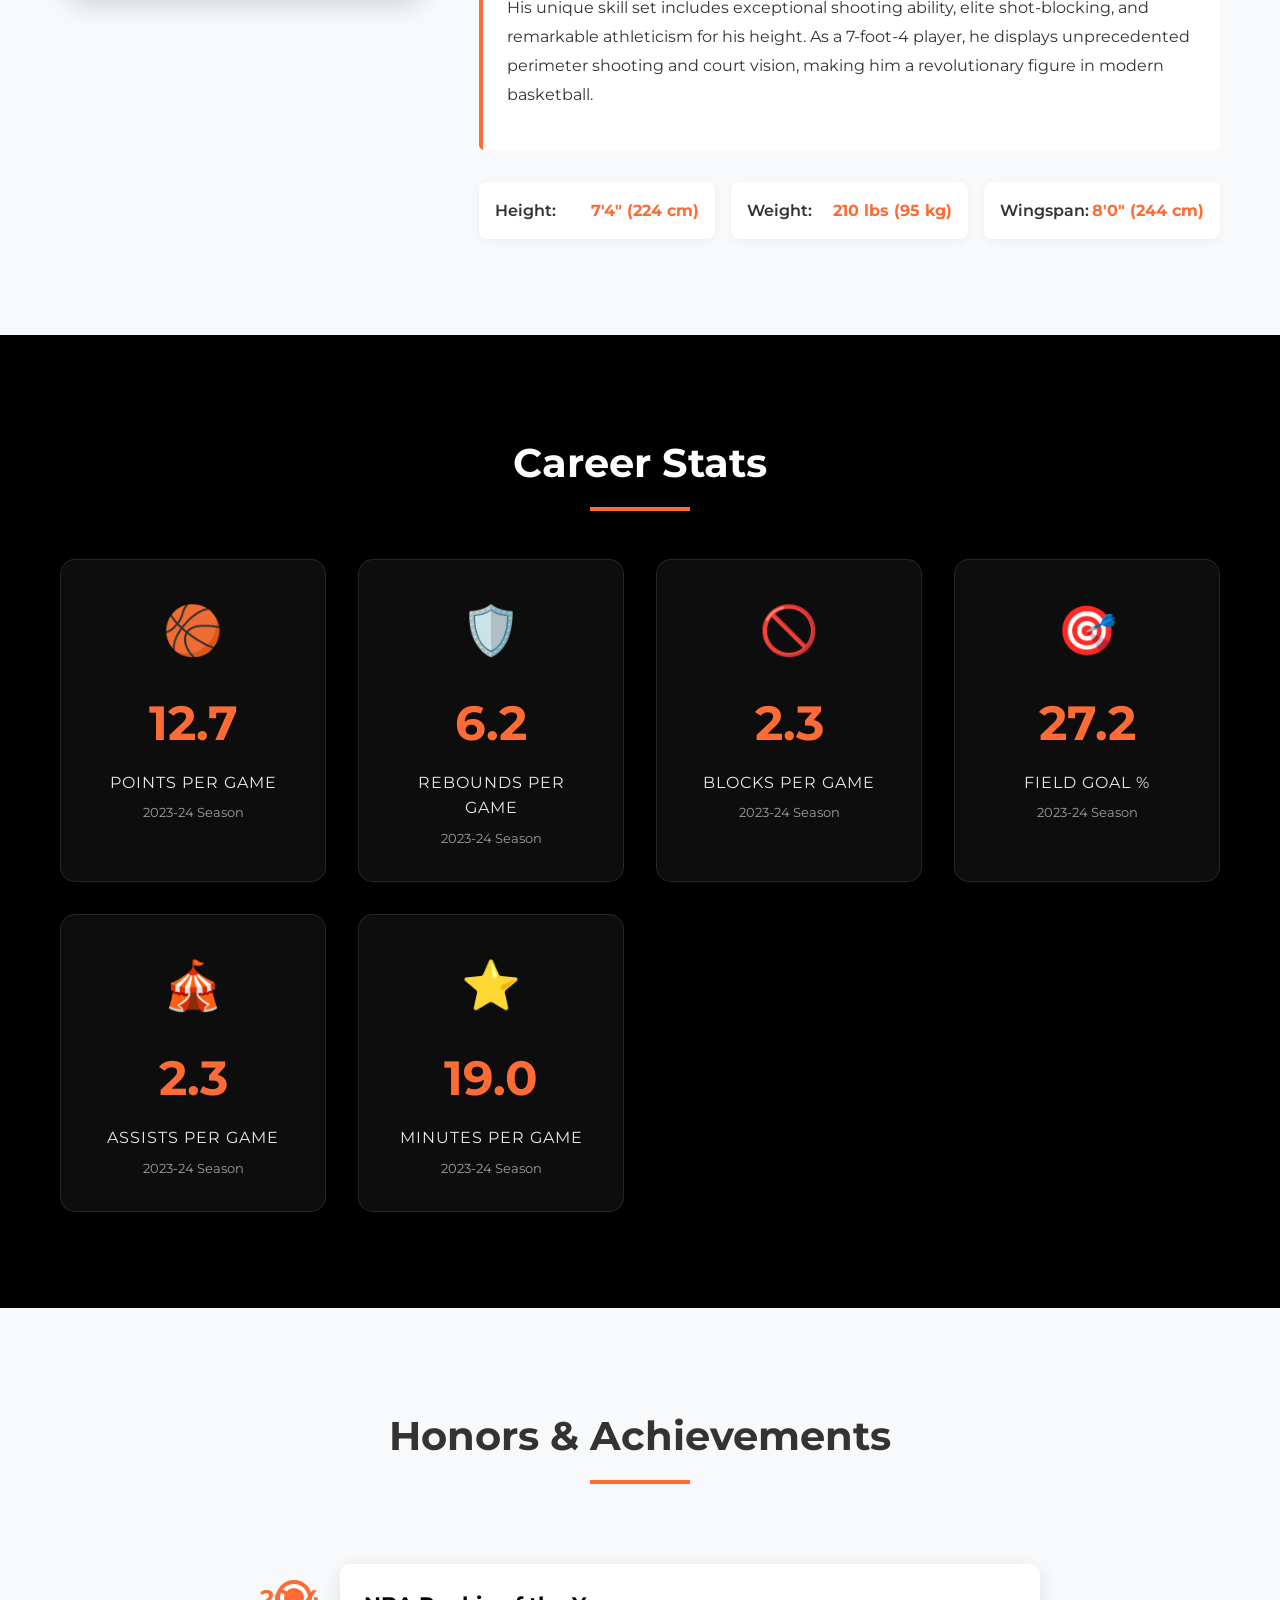
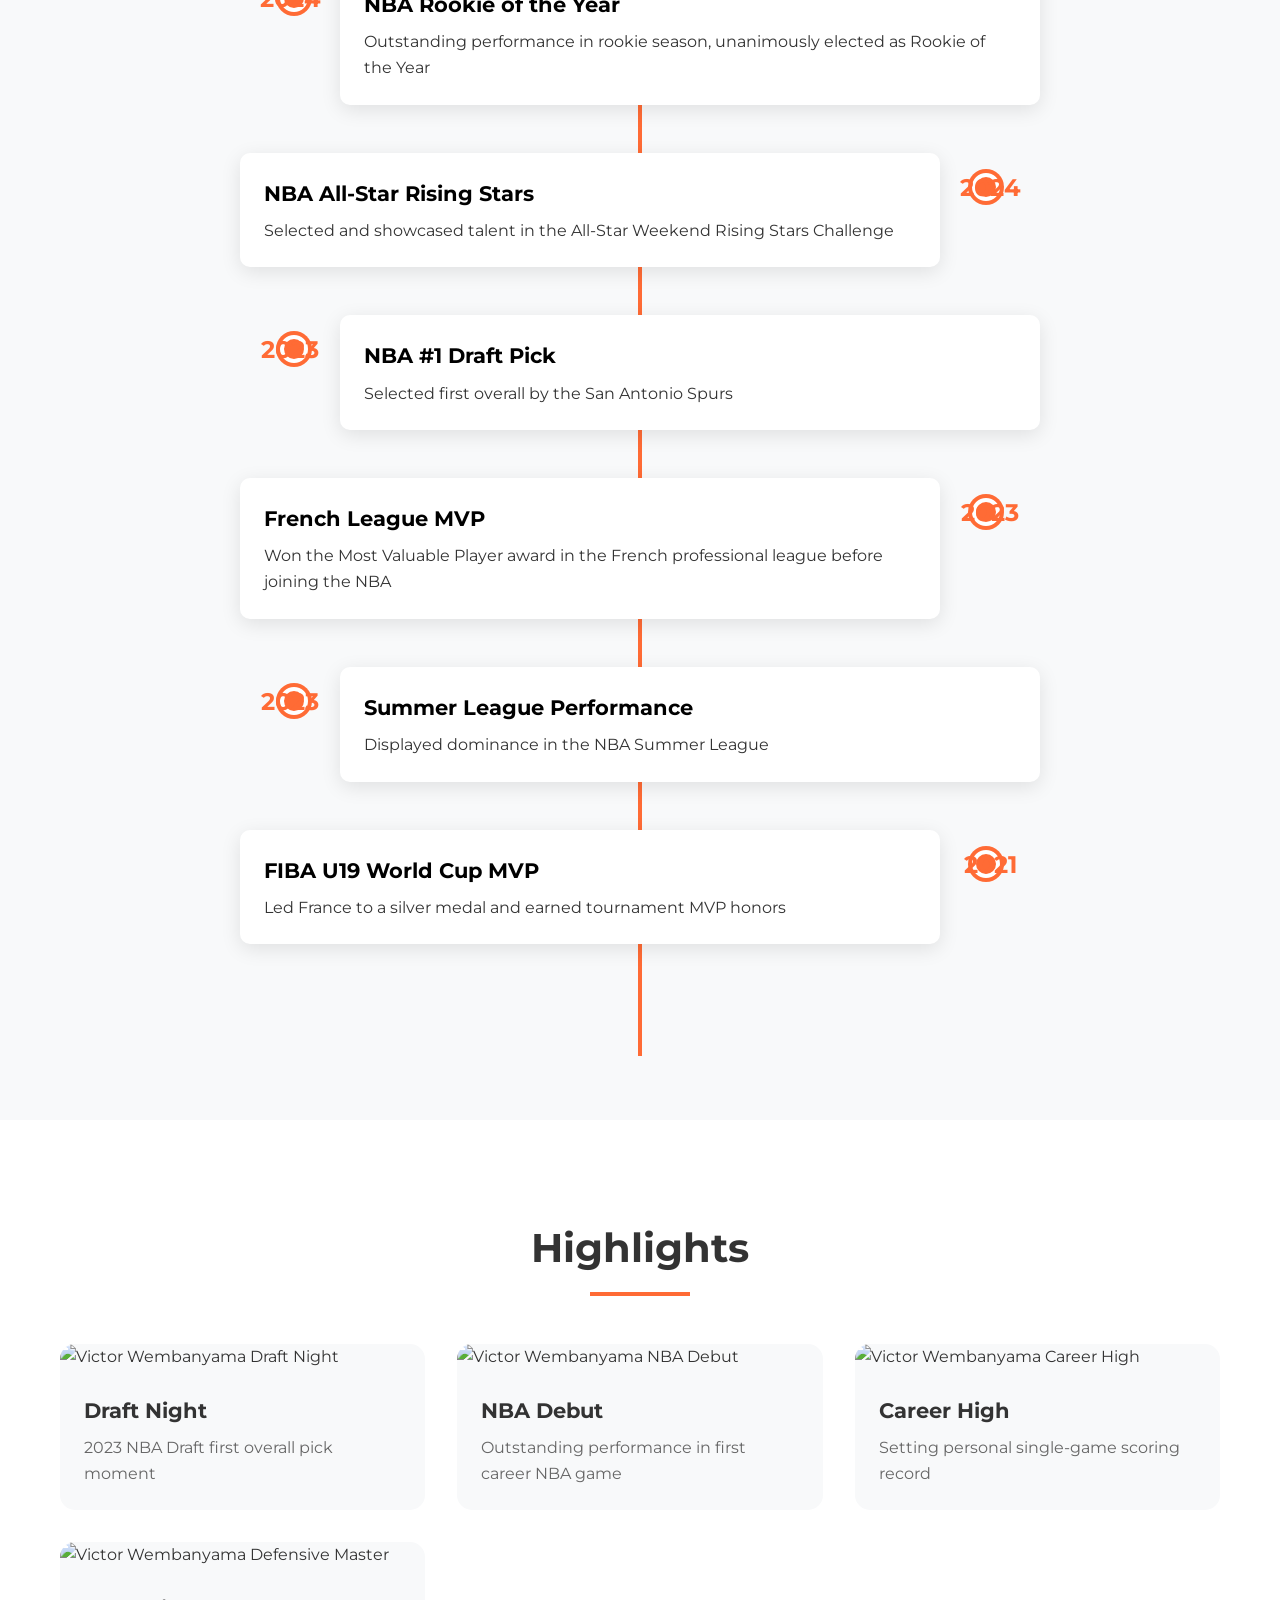
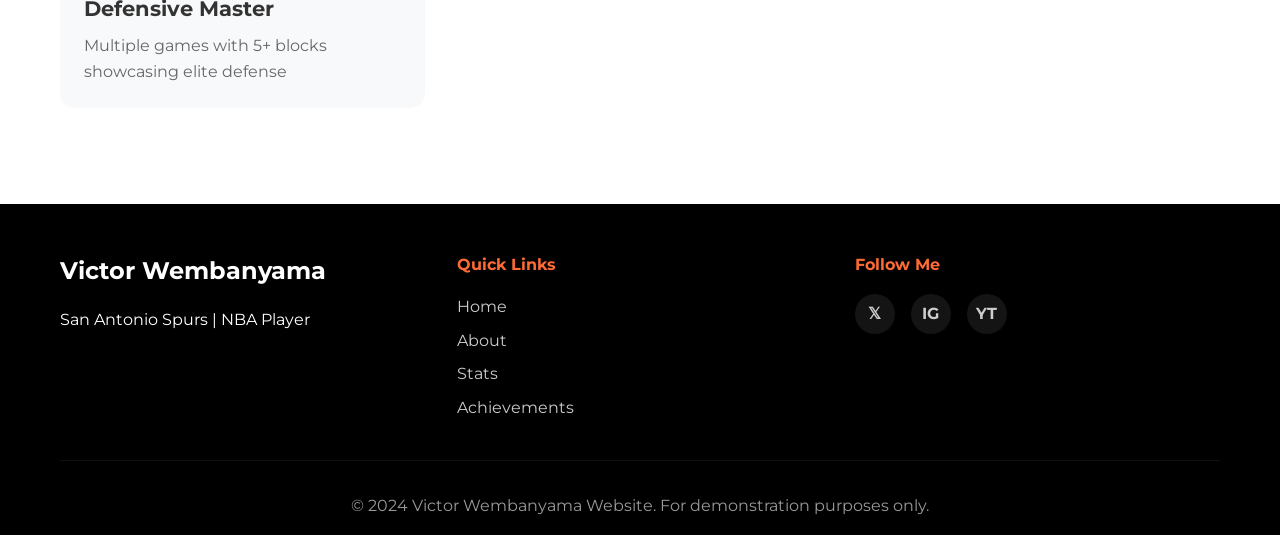
==== commit 74617291: "Add clickable detail pages for all highlights Created 4 new detail pages with comprehensive content:" ====
--- a/index.html
+++ b/index.html
@@ -197,26 +197,34 @@
         <div class="container">
             <h2 class="section-title">Highlights</h2>
             <div class="highlights-grid">
-                <div class="highlight-card">
-                    <img src="images/wembanyama-draft.jpg" alt="Victor Wembanyama Draft Night" class="highlight-image">
-                    <h3>Draft Night</h3>
-                    <p>2023 NBA Draft first overall pick moment</p>
-                </div>
-                <div class="highlight-card">
-                    <img src="images/wembanyama-debut.jpg" alt="Victor Wembanyama NBA Debut" class="highlight-image">
-                    <h3>NBA Debut</h3>
-                    <p>Outstanding performance in first career NBA game</p>
-                </div>
-                <div class="highlight-card">
-                    <img src="images/wembanyama-scoring.jpg" alt="Victor Wembanyama Career High" class="highlight-image">
-                    <h3>Career High</h3>
-                    <p>Setting personal single-game scoring record</p>
-                </div>
-                <div class="highlight-card">
-                    <img src="images/wembanyama-defense.jpg" alt="Victor Wembanyama Defensive Master" class="highlight-image">
-                    <h3>Defensive Master</h3>
-                    <p>Multiple games with 5+ blocks showcasing elite defense</p>
-                </div>
+                <a href="draft-night.html" class="highlight-link">
+                    <div class="highlight-card">
+                        <img src="images/wembanyama-draft.jpg" alt="Victor Wembanyama Draft Night" class="highlight-image">
+                        <h3>Draft Night</h3>
+                        <p>2023 NBA Draft first overall pick moment</p>
+                    </div>
+                </a>
+                <a href="nba-debut.html" class="highlight-link">
+                    <div class="highlight-card">
+                        <img src="images/wembanyama-debut.jpg" alt="Victor Wembanyama NBA Debut" class="highlight-image">
+                        <h3>NBA Debut</h3>
+                        <p>Outstanding performance in first career NBA game</p>
+                    </div>
+                </a>
+                <a href="career-high.html" class="highlight-link">
+                    <div class="highlight-card">
+                        <img src="images/wembanyama-scoring.jpg" alt="Victor Wembanyama Career High" class="highlight-image">
+                        <h3>Career High</h3>
+                        <p>Setting personal single-game scoring record</p>
+                    </div>
+                </a>
+                <a href="defensive-master.html" class="highlight-link">
+                    <div class="highlight-card">
+                        <img src="images/wembanyama-defense.jpg" alt="Victor Wembanyama Defensive Master" class="highlight-image">
+                        <h3>Defensive Master</h3>
+                        <p>Multiple games with 5+ blocks showcasing elite defense</p>
+                    </div>
+                </a>
             </div>
         </div>
     </section>
--- a/styles.css
+++ b/styles.css
@@ -433,6 +433,8 @@
     font-weight: 700;
     color: var(--accent-color);
     padding: 1rem;
+    z-index: 10;
+    position: relative;
 }
 
 .timeline-content {
@@ -443,6 +445,7 @@
     box-shadow: 0 5px 20px rgba(0,0,0,0.1);
     position: relative;
     animation: fadeIn 0.5s ease;
+    z-index: 1;
 }
 
 .timeline-content h3 {
@@ -483,6 +486,12 @@
     gap: 2rem;
 }
 
+.highlight-link {
+    text-decoration: none;
+    color: inherit;
+    display: block;
+}
+
 .highlight-card {
     background: var(--bg-light);
     border-radius: 15px;
@@ -491,7 +500,7 @@
     cursor: pointer;
 }
 
-.highlight-card:hover {
+.highlight-link:hover .highlight-card {
     transform: translateY(-10px);
     box-shadow: 0 15px 40px rgba(0,0,0,0.15);
 }
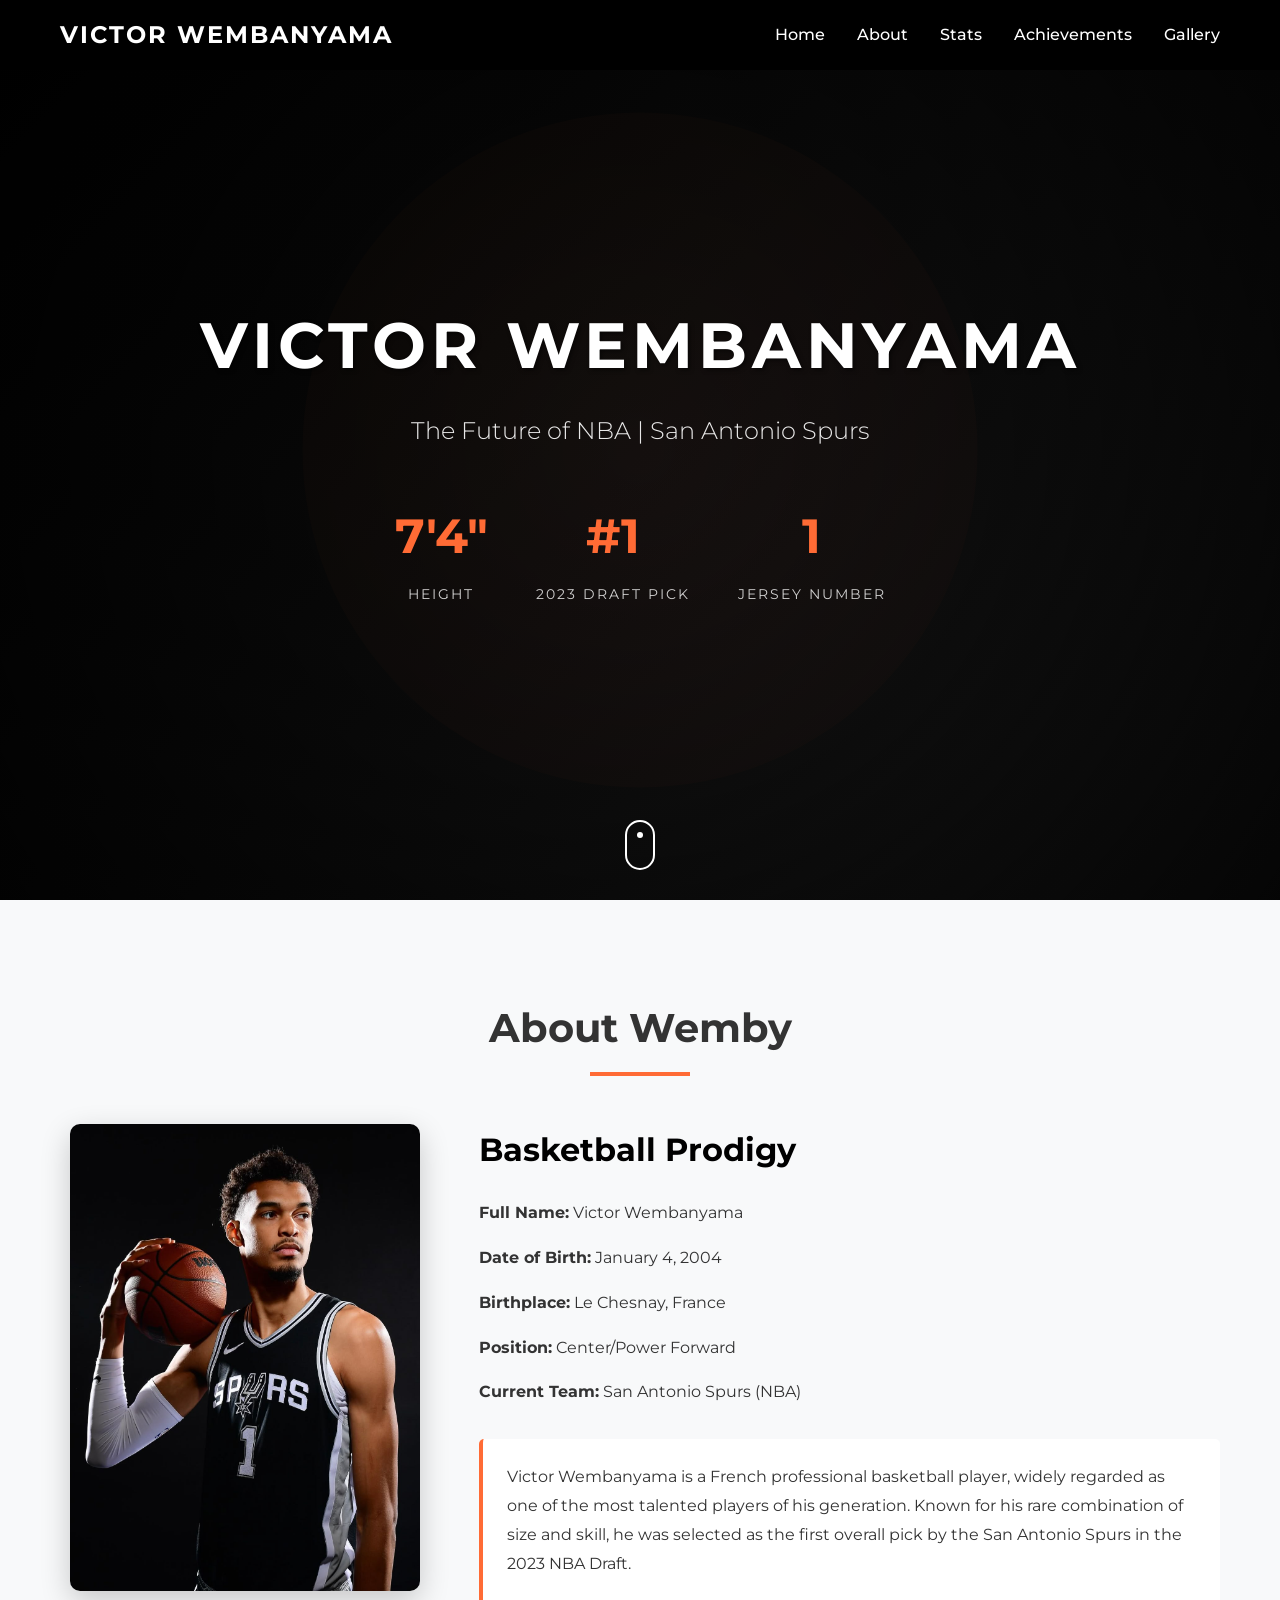
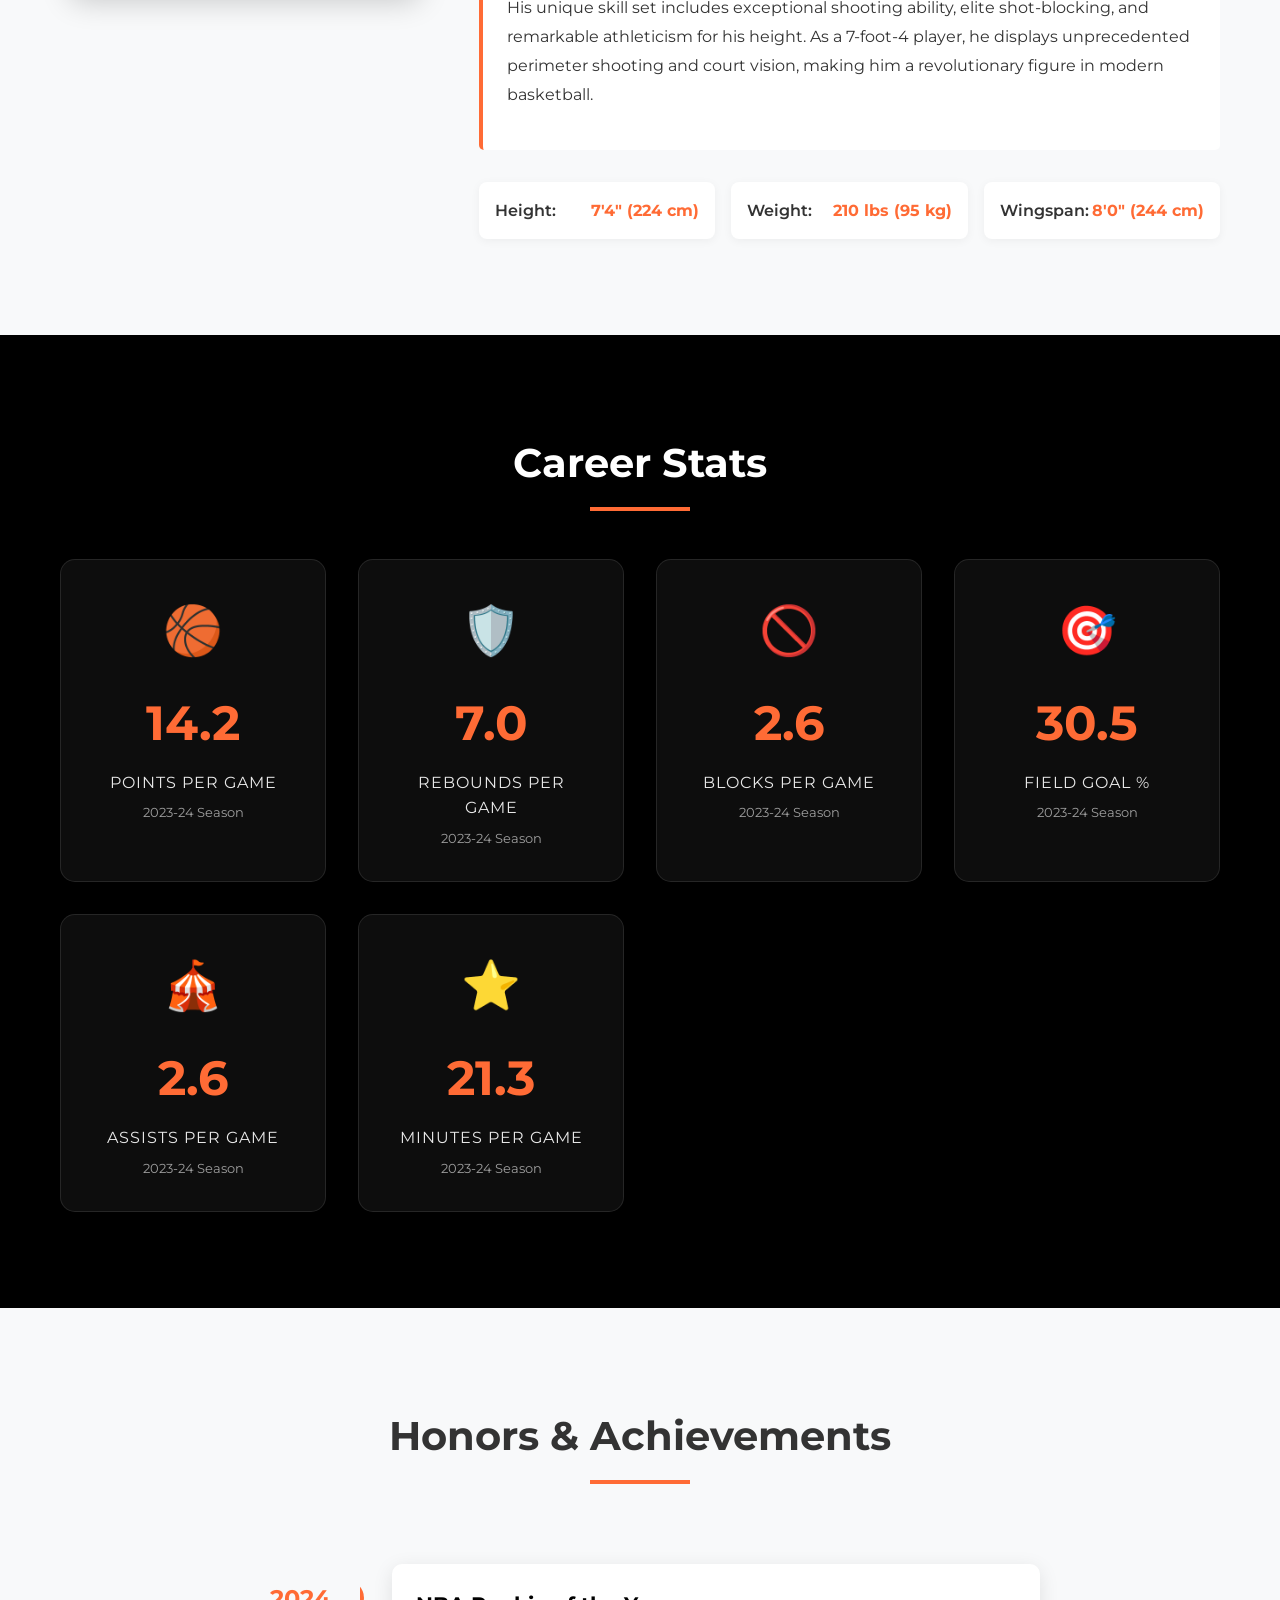
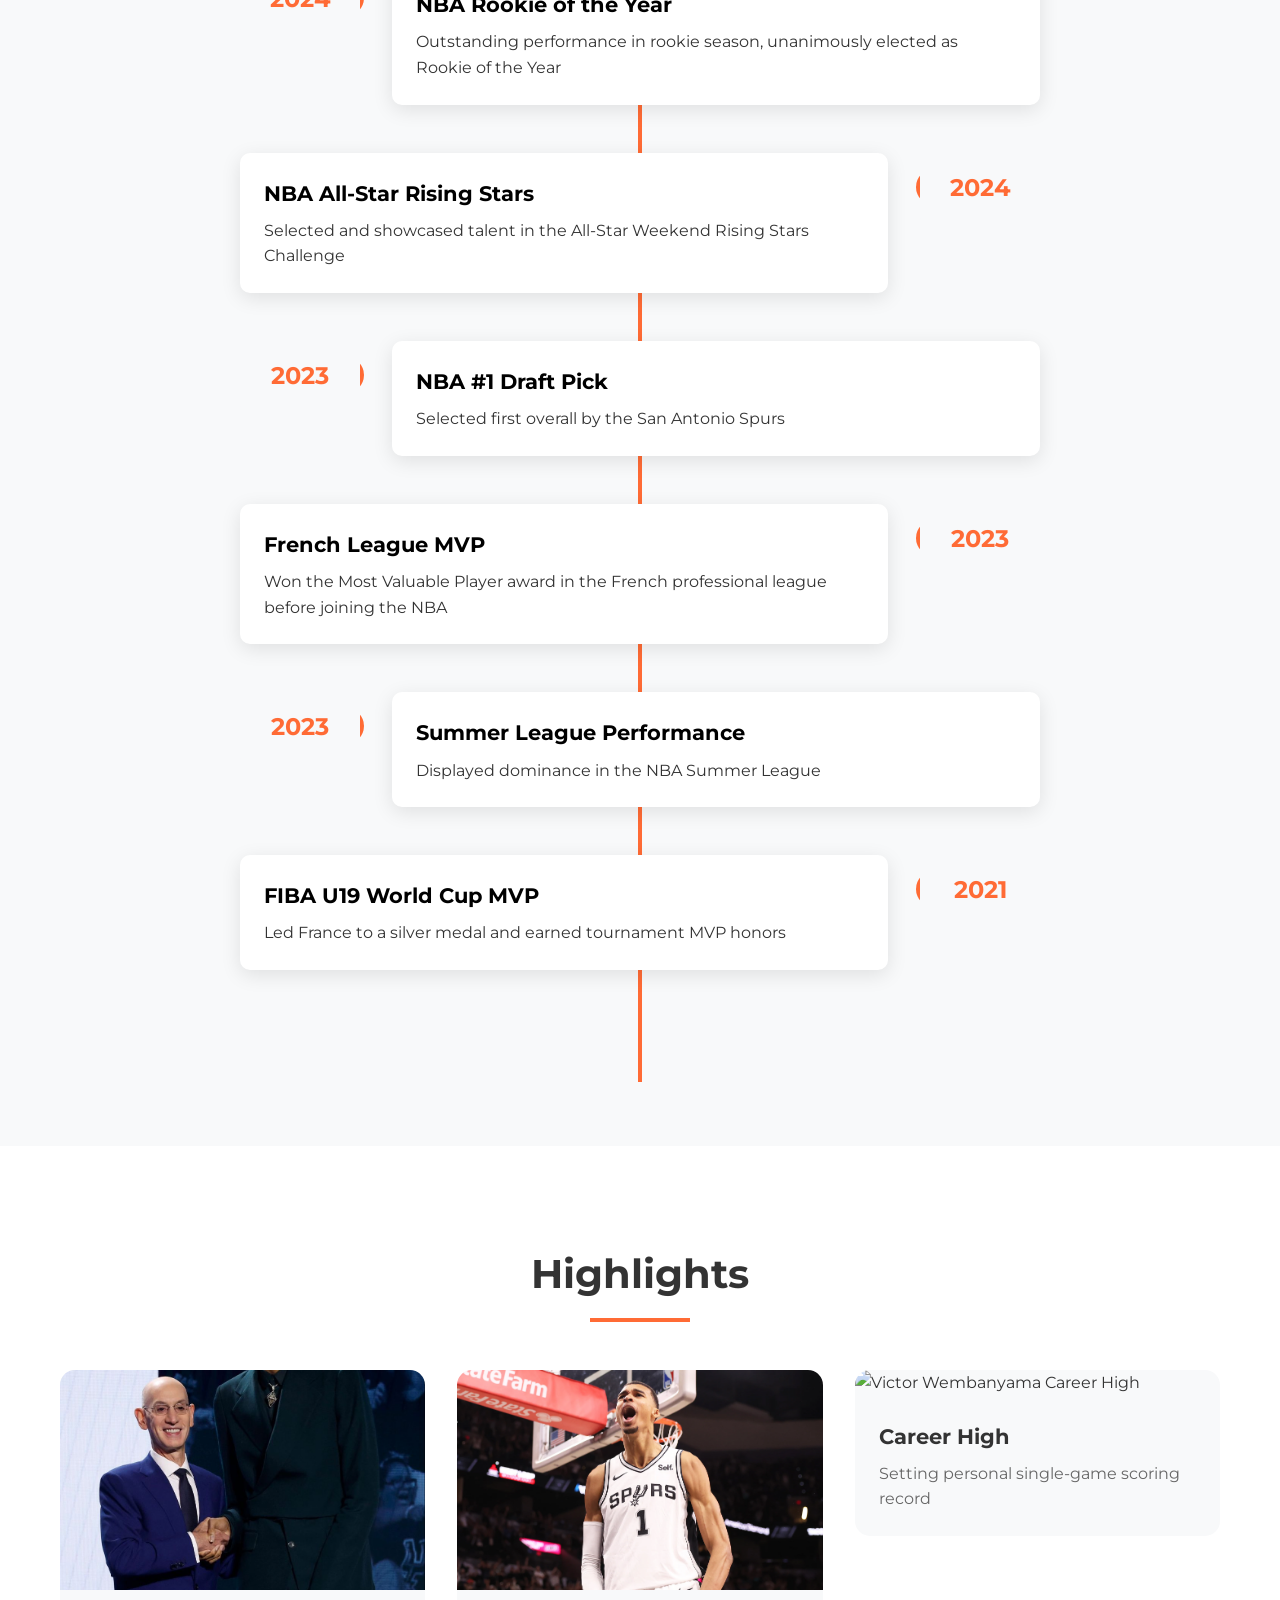
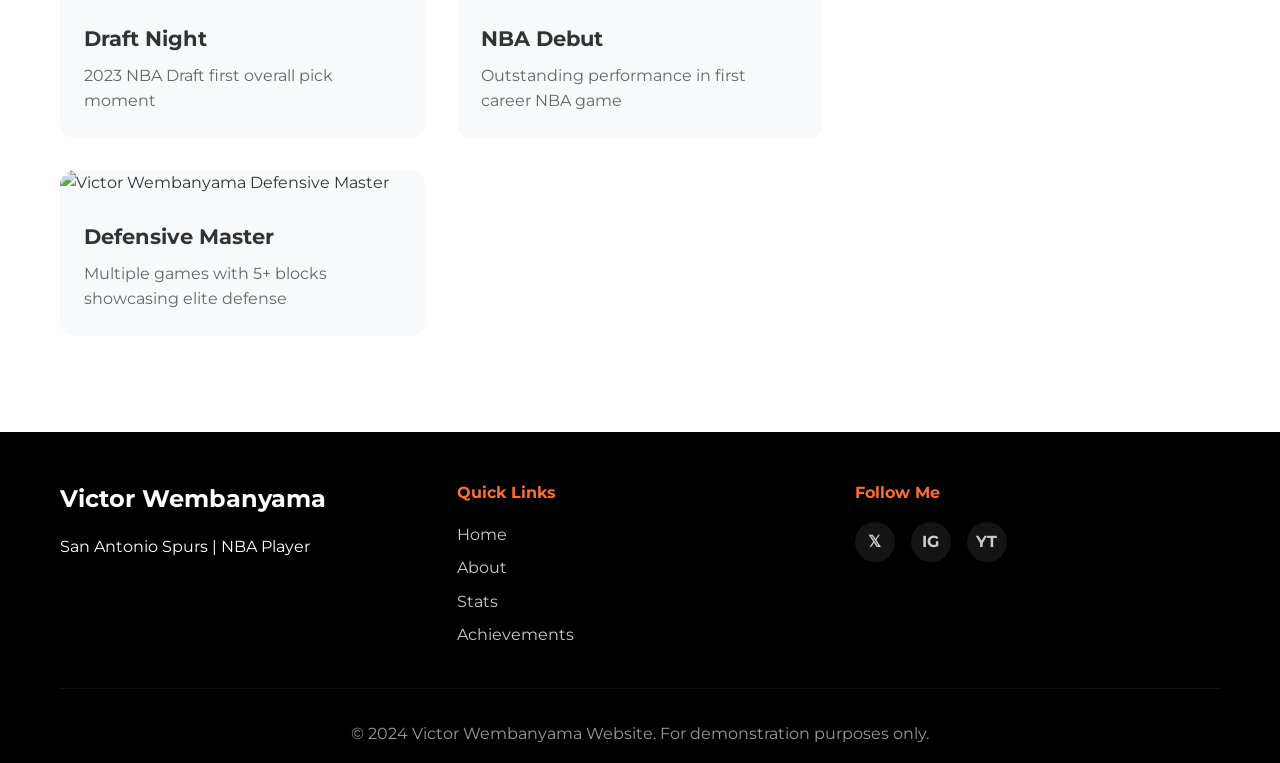
==== commit 14e86506: "Add NBA debut photos and update references - Add debut gallery card image (webp format, 141KB) - Add" ====
--- a/index.html
+++ b/index.html
@@ -206,7 +206,7 @@
                 </a>
                 <a href="nba-debut.html" class="highlight-link">
                     <div class="highlight-card">
-                        <img src="images/wembanyama-debut.jpg" alt="Victor Wembanyama NBA Debut" class="highlight-image">
+                        <img src="images/wembanyama-debut.webp" alt="Victor Wembanyama NBA Debut" class="highlight-image">
                         <h3>NBA Debut</h3>
                         <p>Outstanding performance in first career NBA game</p>
                     </div>
--- a/styles.css
+++ b/styles.css
@@ -416,6 +416,7 @@
     display: flex;
     margin-bottom: 3rem;
     position: relative;
+    gap: 2rem;
 }
 
 .timeline-item:nth-child(odd) {
@@ -427,7 +428,7 @@
 }
 
 .timeline-year {
-    flex: 0 0 100px;
+    flex: 0 0 120px;
     text-align: center;
     font-size: 1.5rem;
     font-weight: 700;
@@ -435,6 +436,10 @@
     padding: 1rem;
     z-index: 10;
     position: relative;
+    align-self: flex-start;
+    background: var(--bg-light);
+    border-radius: 8px;
+    height: fit-content;
 }
 
 .timeline-content {
@@ -707,10 +712,13 @@
     .timeline-item,
     .timeline-item:nth-child(even) {
         flex-direction: column;
+        gap: 1rem;
     }
 
     .timeline-year {
         text-align: left;
+        width: 100px;
+        flex: none;
     }
 
     .timeline-content::before,
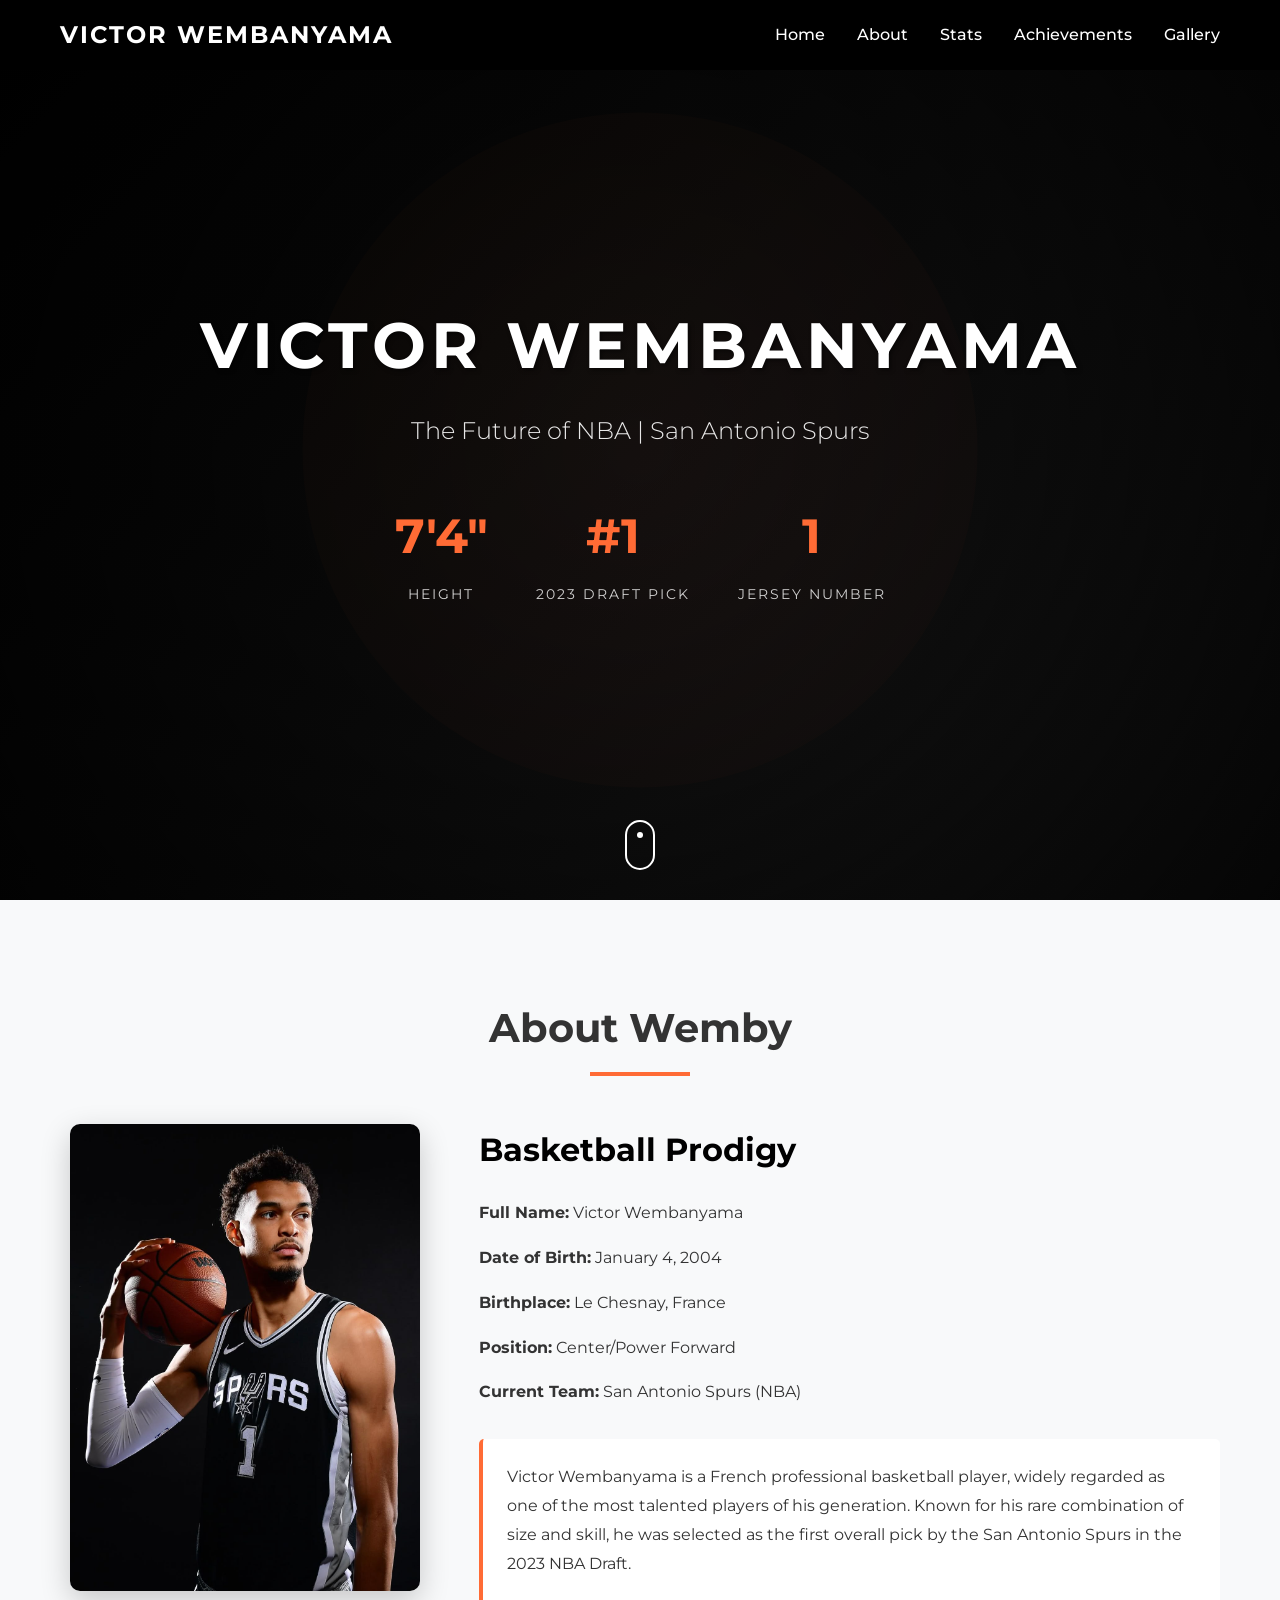
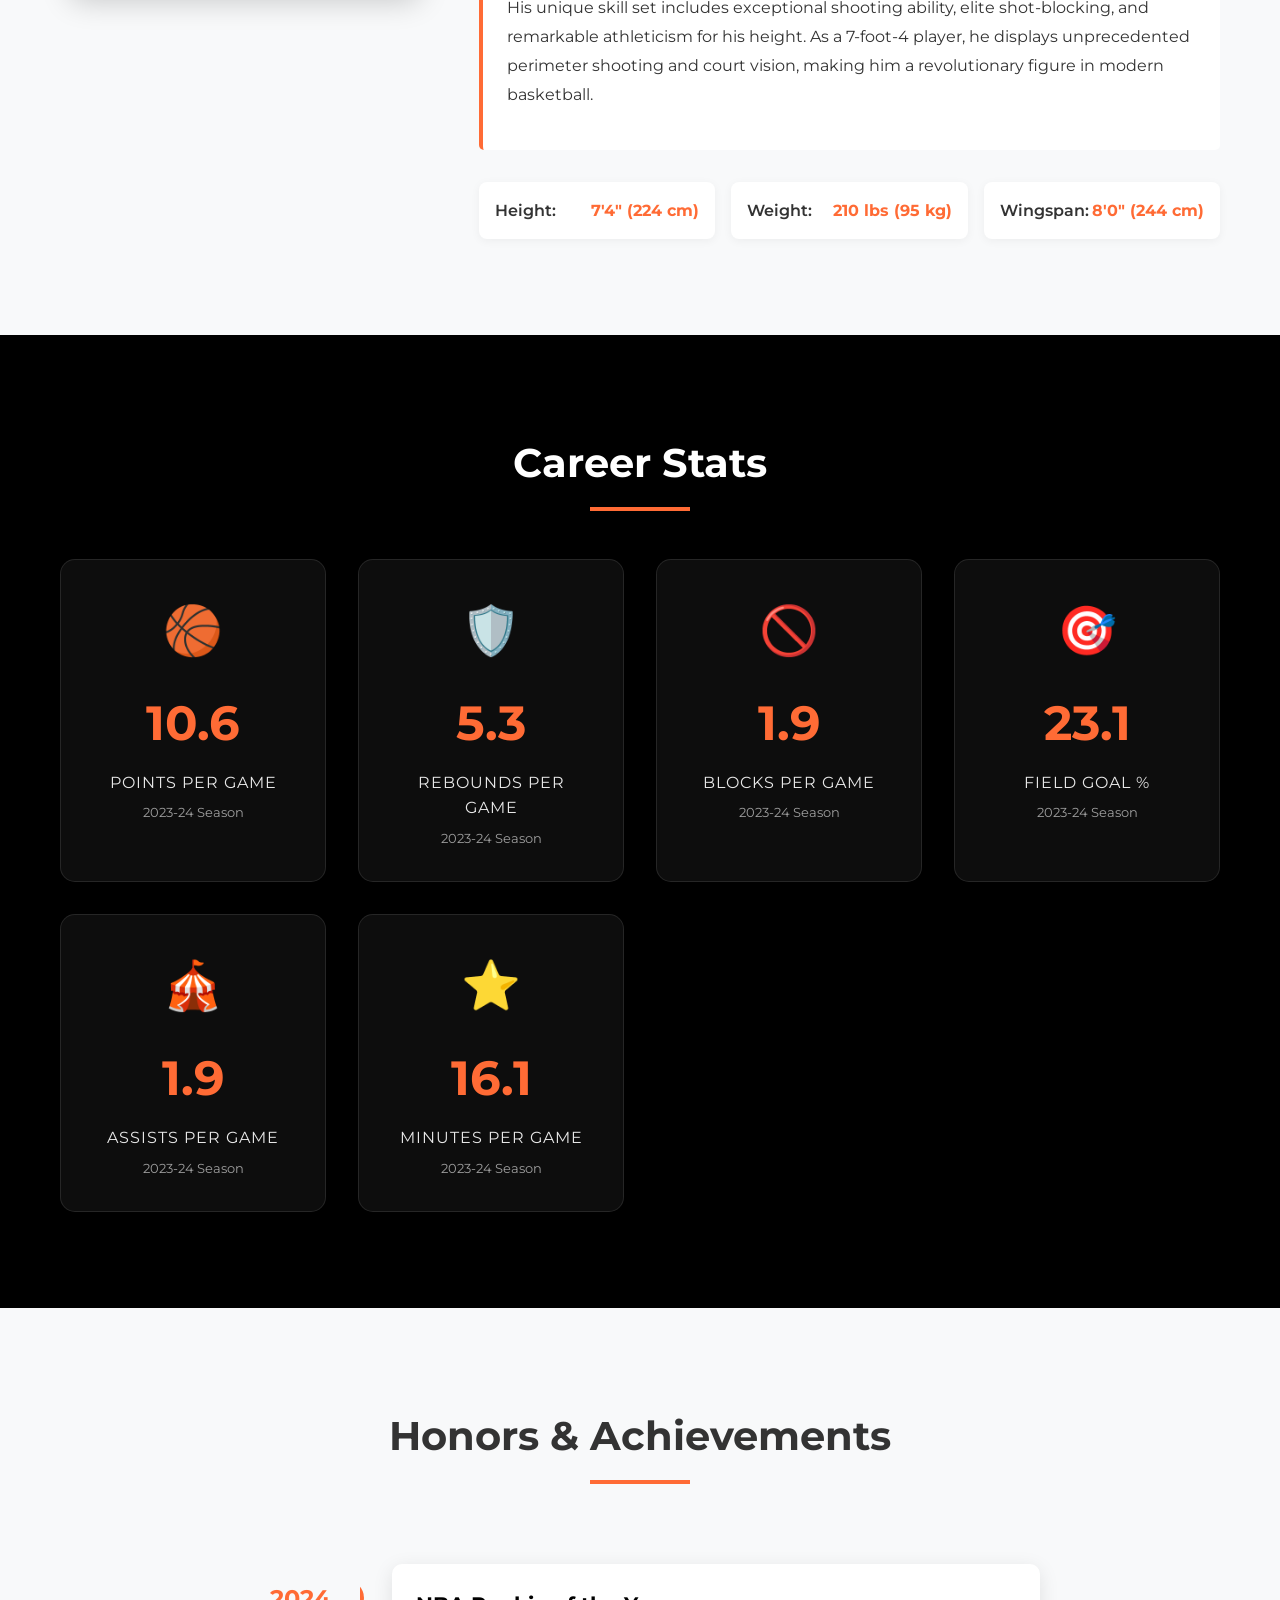
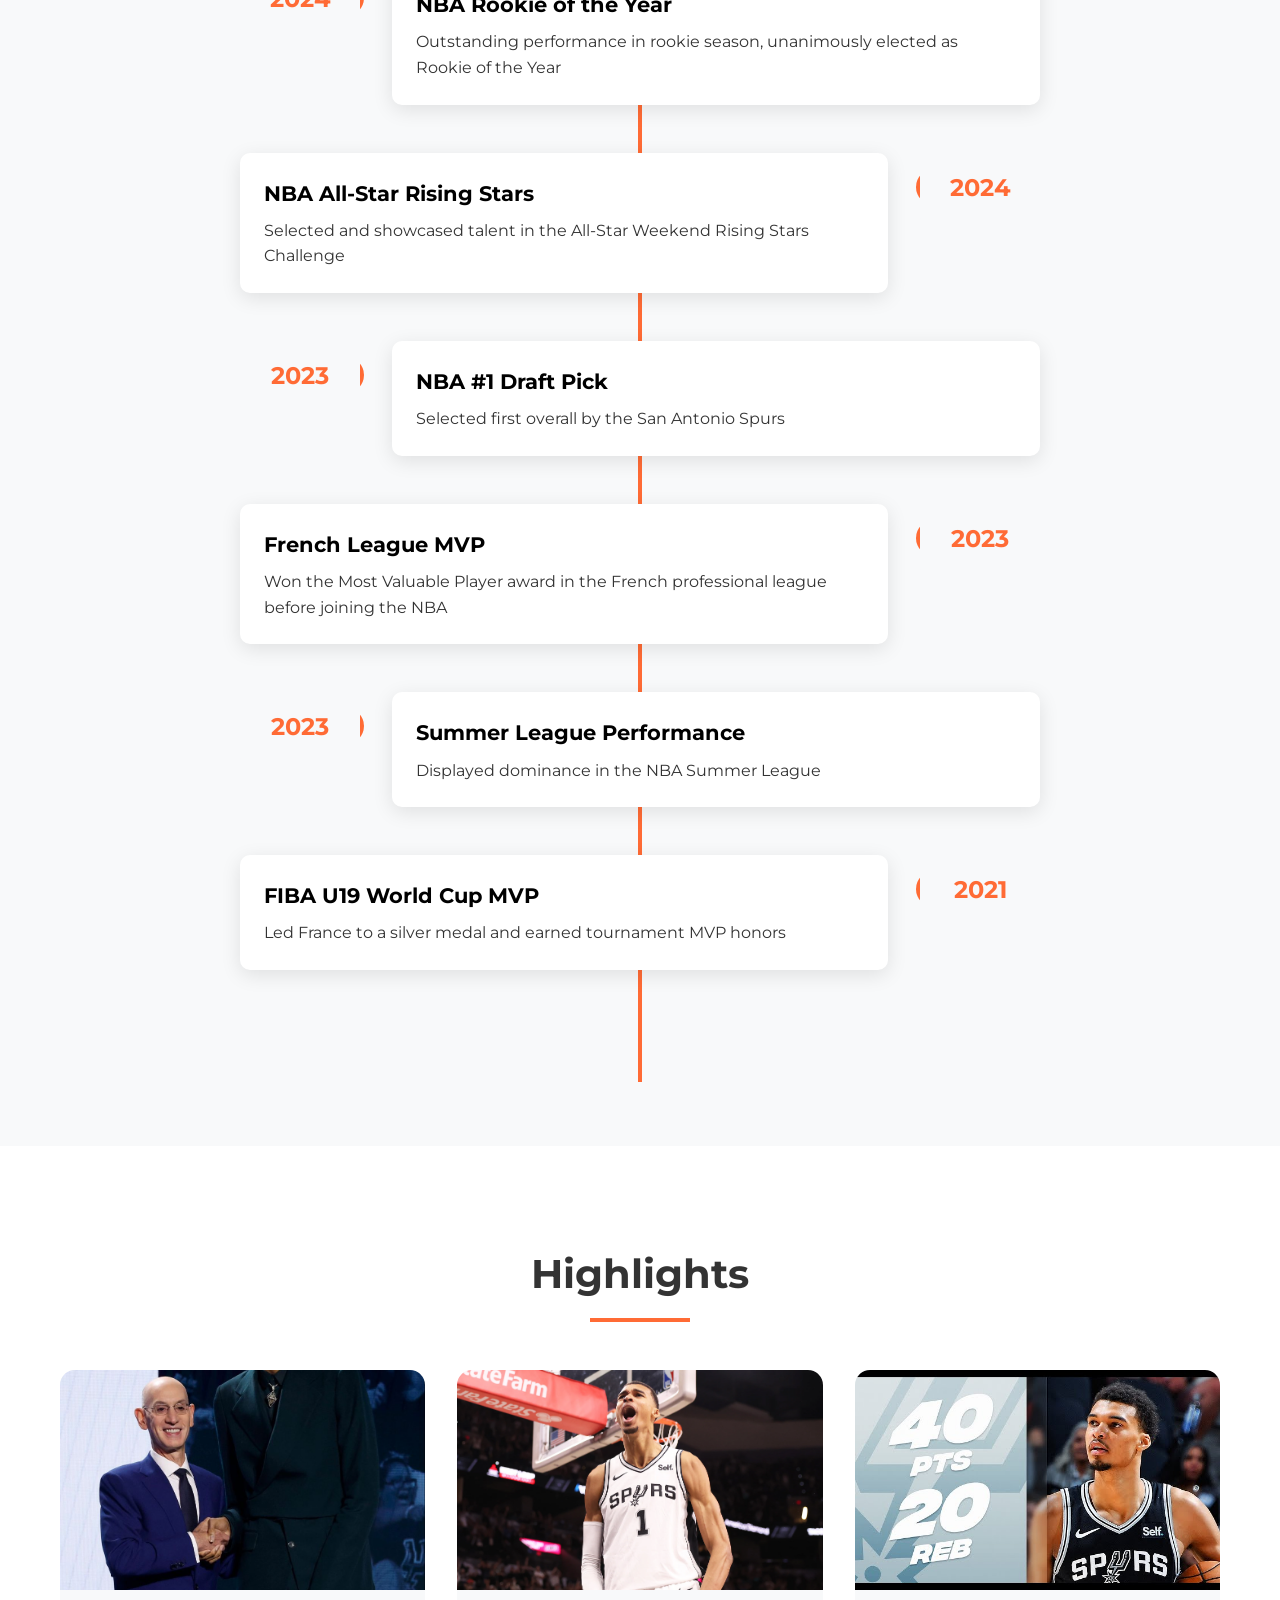
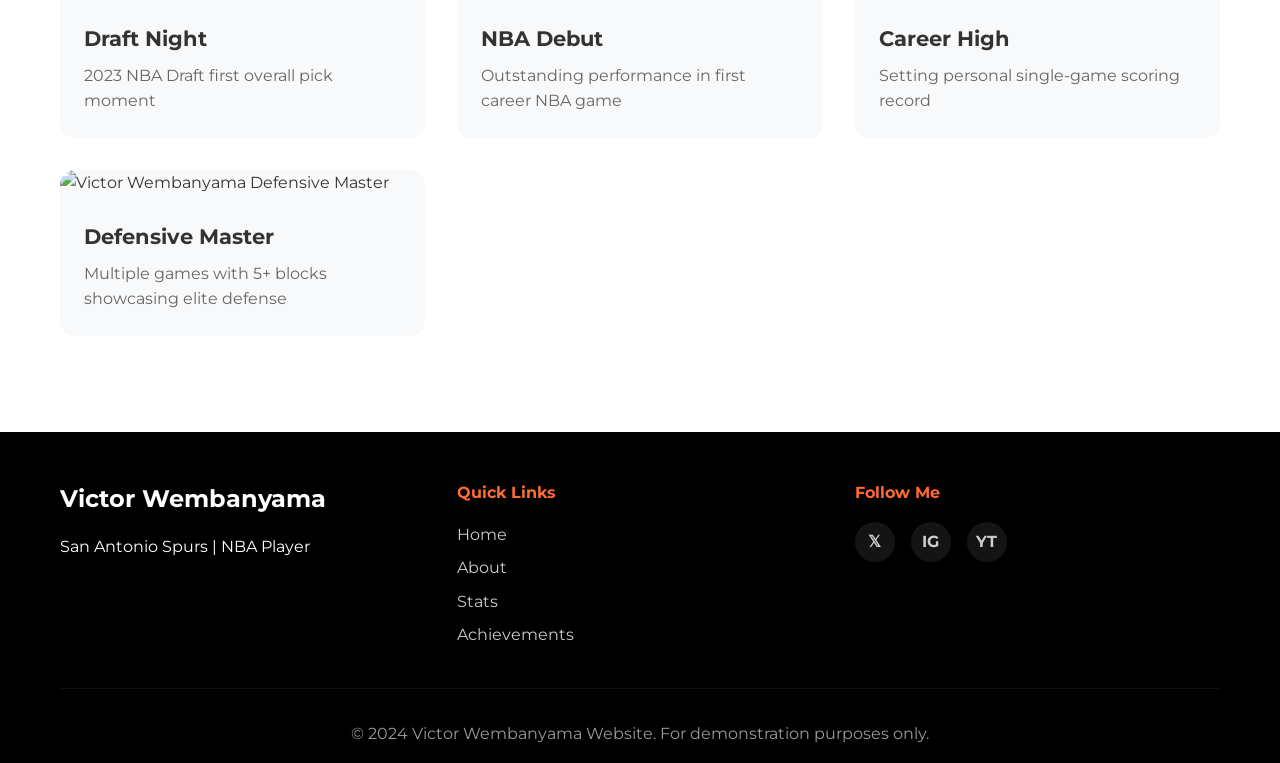
==== commit fc3c41b1: "Add career high scoring photos to Career High Performance page - Moved 文班 得分夜.jpg to images/wembanya" ====
--- a/index.html
+++ b/index.html
@@ -213,7 +213,7 @@
                 </a>
                 <a href="career-high.html" class="highlight-link">
                     <div class="highlight-card">
-                        <img src="images/wembanyama-scoring.jpg" alt="Victor Wembanyama Career High" class="highlight-image">
+                        <img src="images/wembanyama-career-high-card.jpg" alt="Victor Wembanyama Career High" class="highlight-image">
                         <h3>Career High</h3>
                         <p>Setting personal single-game scoring record</p>
                     </div>
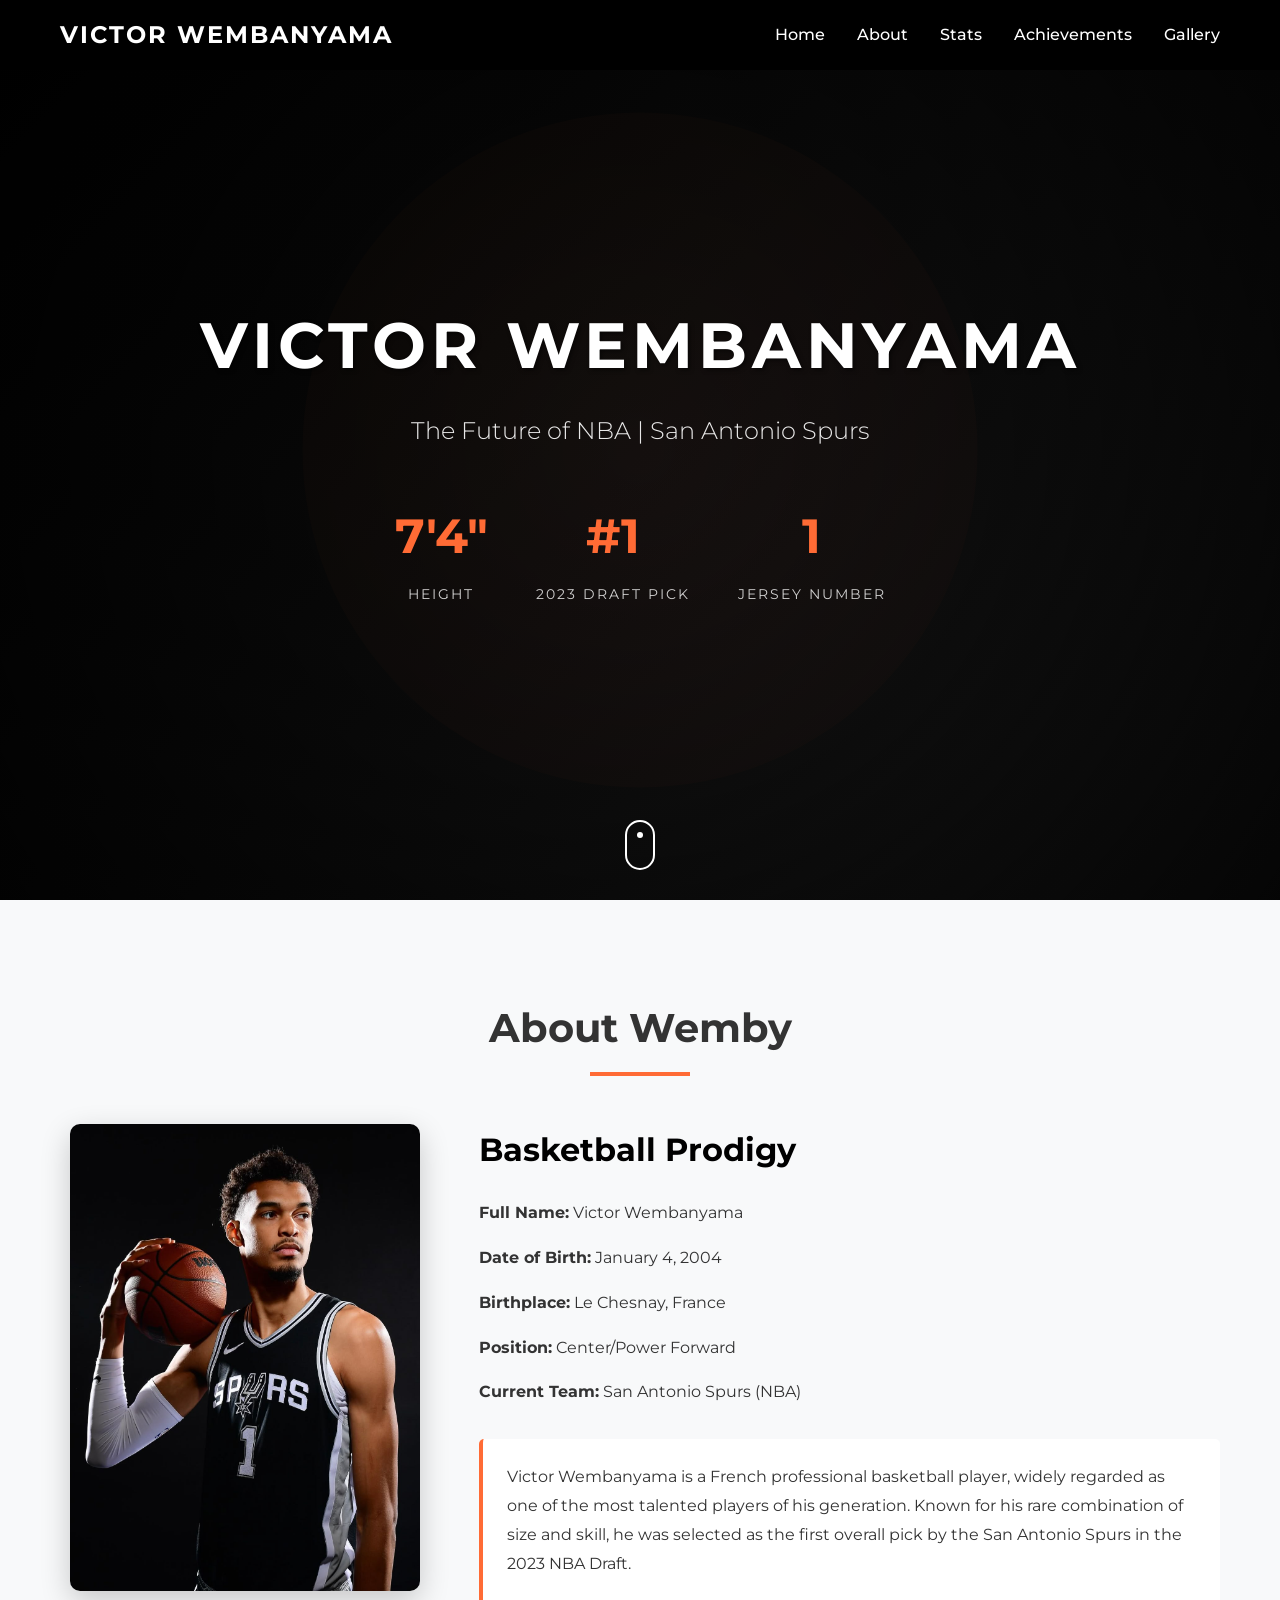
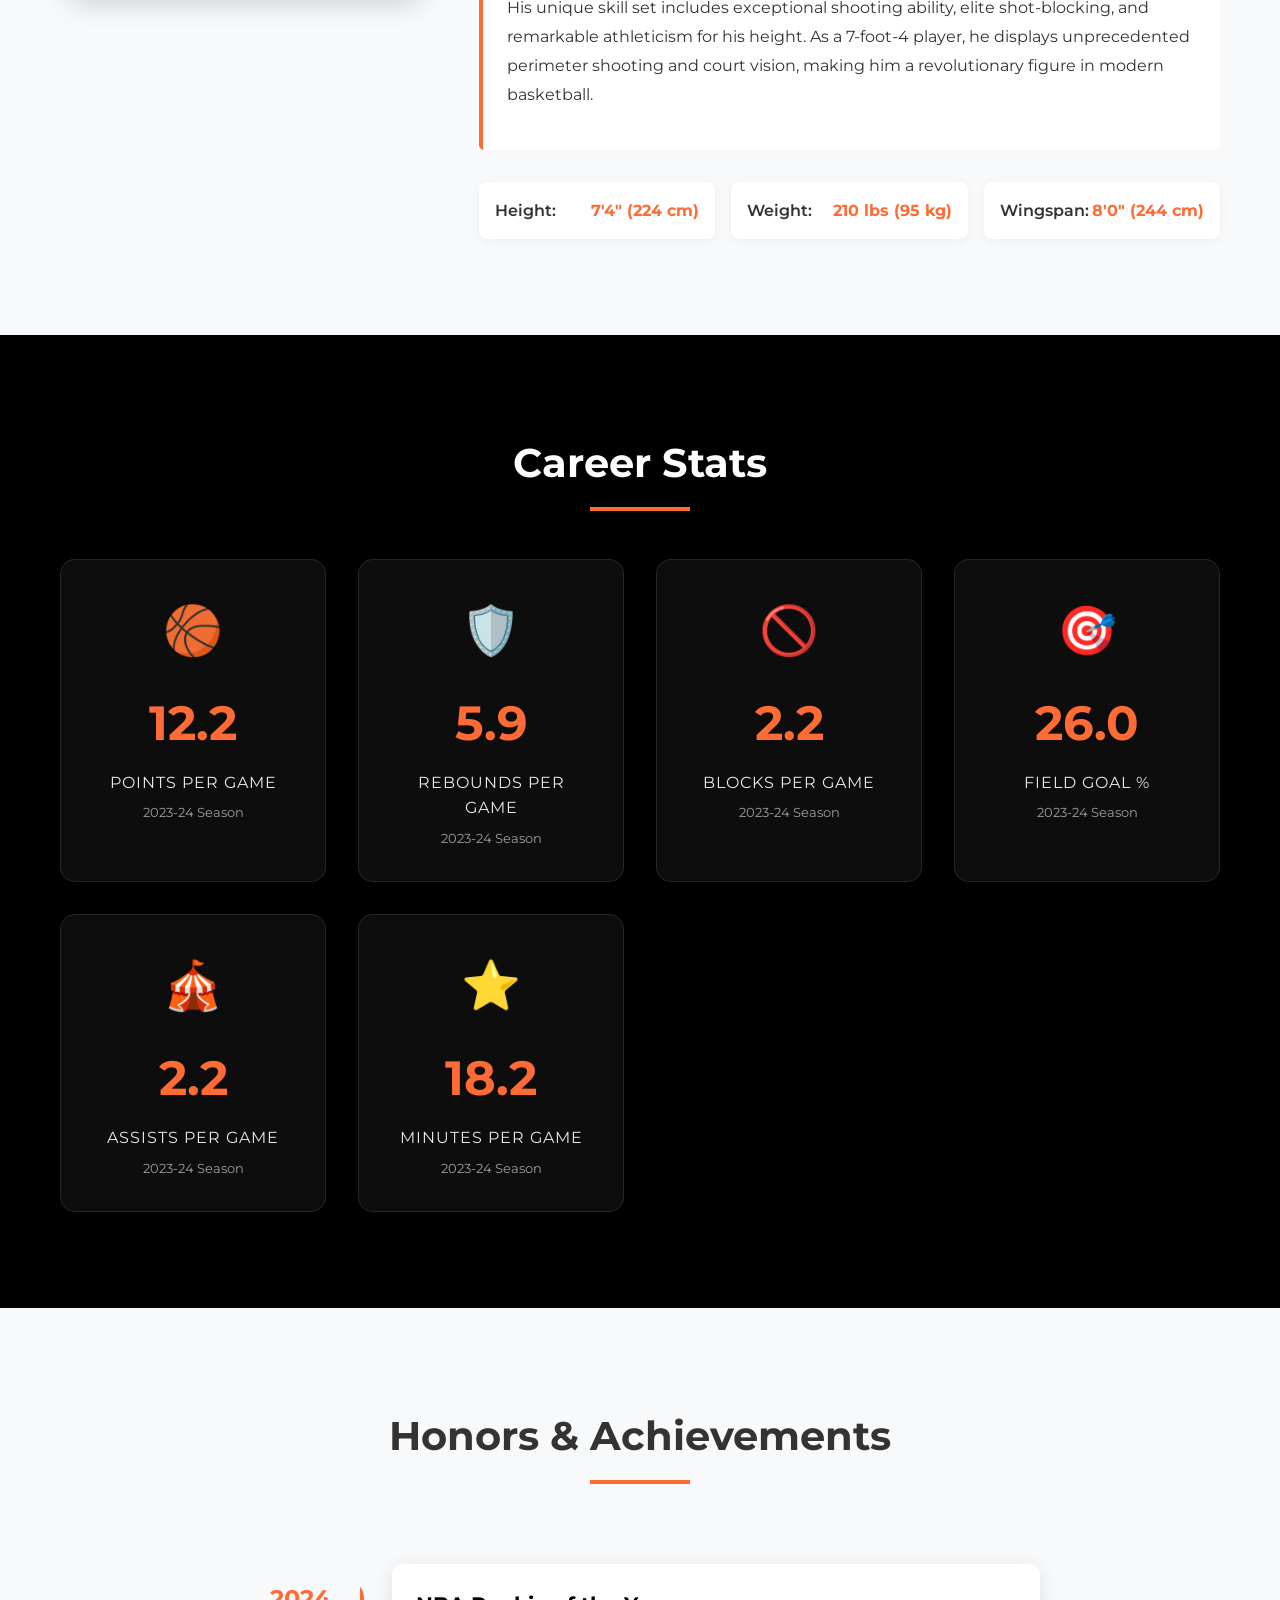
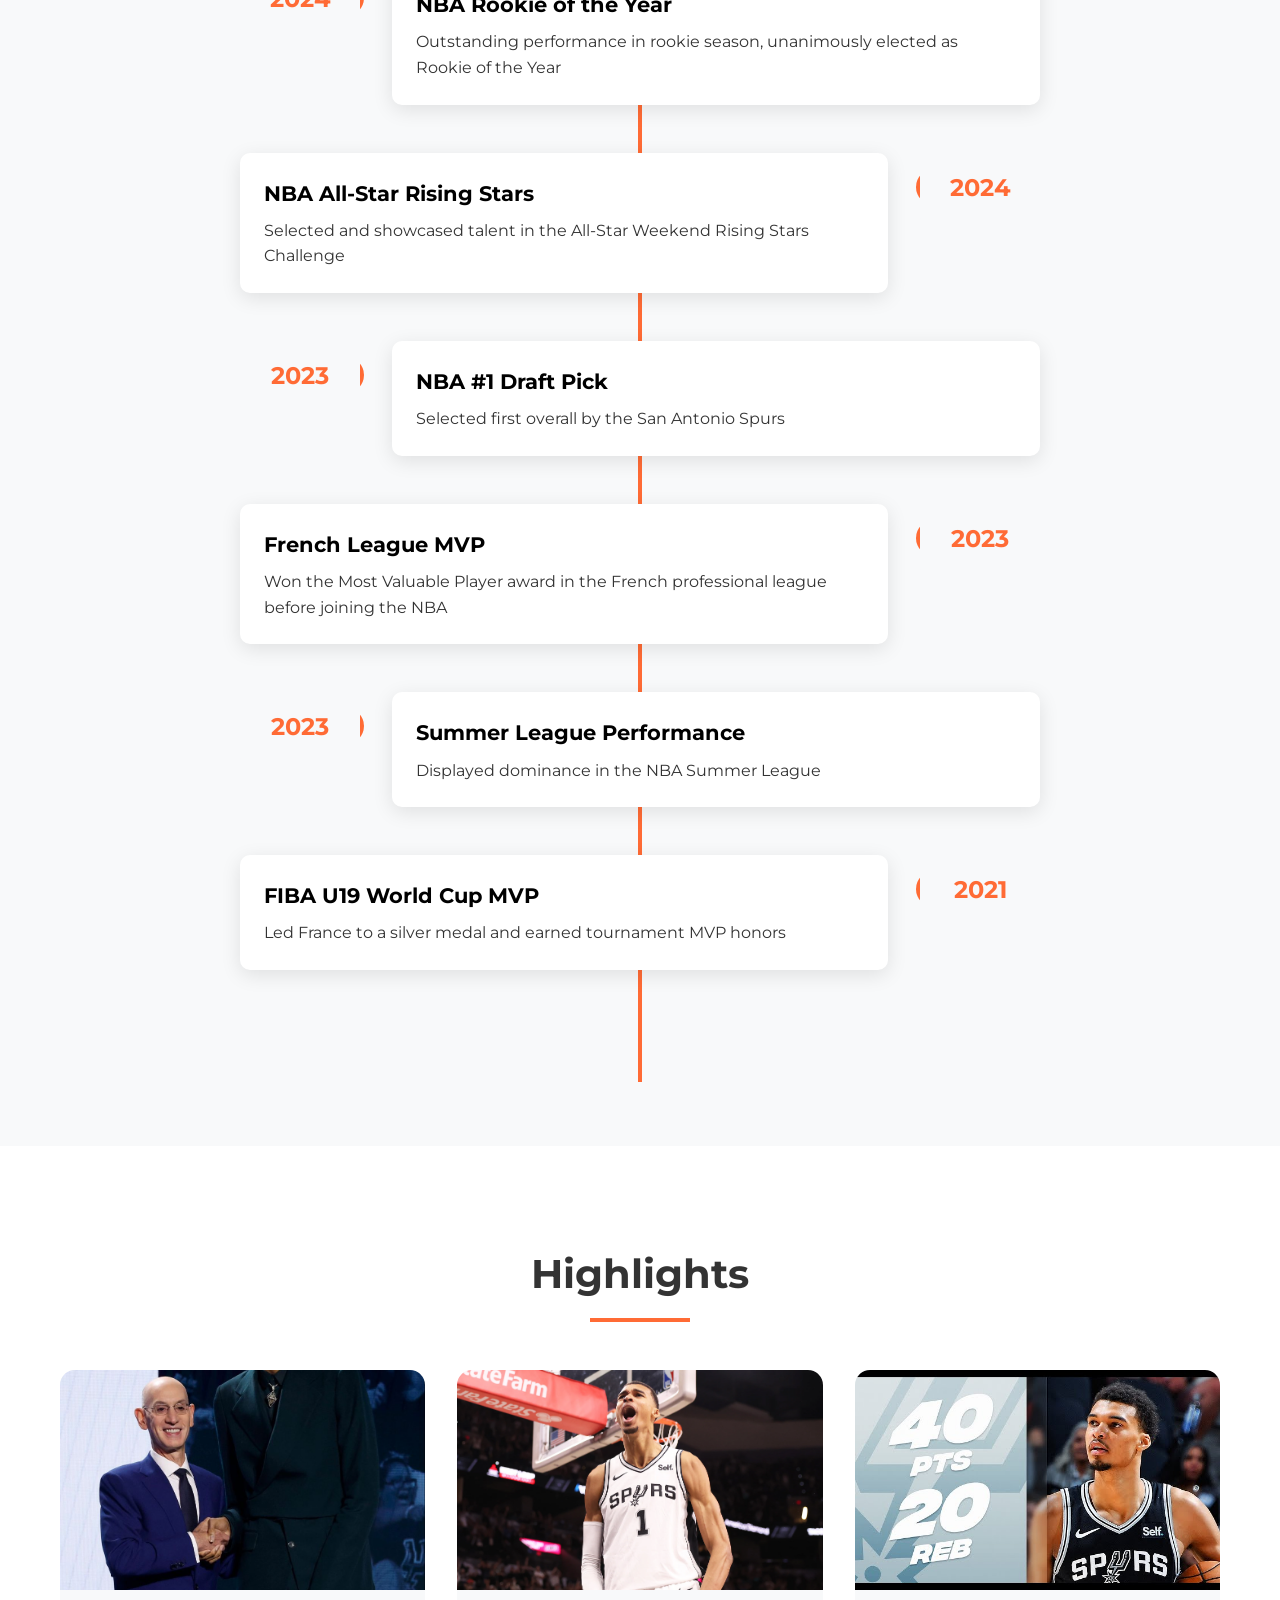
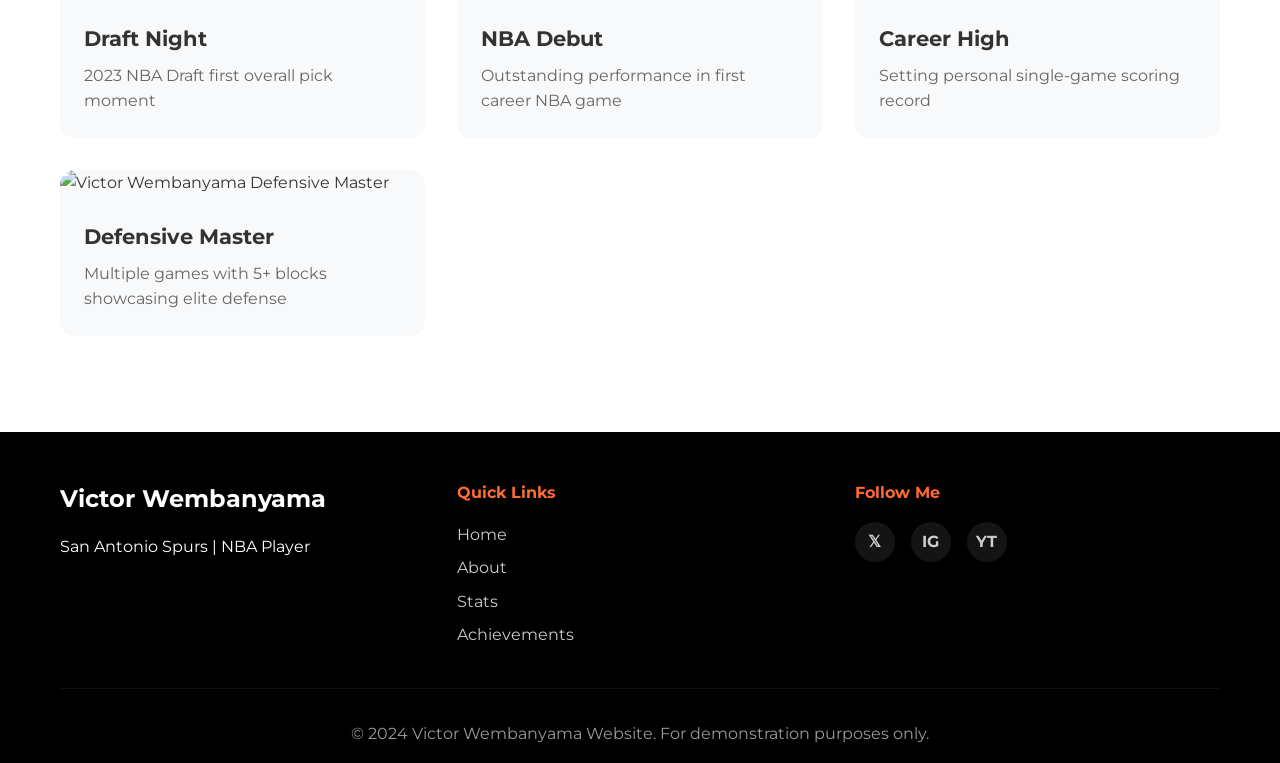
==== commit 42cd6715: "Add video background to homepage hero section - Added video element to hero section with autoplay, m" ====
--- a/index.html
+++ b/index.html
@@ -31,6 +31,9 @@
 
     <!-- Hero Section -->
     <section id="home" class="hero">
+        <video autoplay muted loop playsinline class="hero-video">
+            <source src="471c6f418e4240553e34c6ff2f80c1d9.MP4" type="video/mp4">
+        </video>
         <div class="hero-overlay"></div>
         <div class="hero-content">
             <h1 class="hero-title">VICTOR WEMBANYAMA</h1>
--- a/styles.css
+++ b/styles.css
@@ -109,6 +109,19 @@
     align-items: center;
     justify-content: center;
     overflow: hidden;
+}
+
+.hero-video {
+    position: absolute;
+    top: 50%;
+    left: 50%;
+    min-width: 100%;
+    min-height: 100%;
+    width: auto;
+    height: auto;
+    transform: translate(-50%, -50%);
+    z-index: 0;
+    object-fit: cover;
 }
 
 .hero::before {
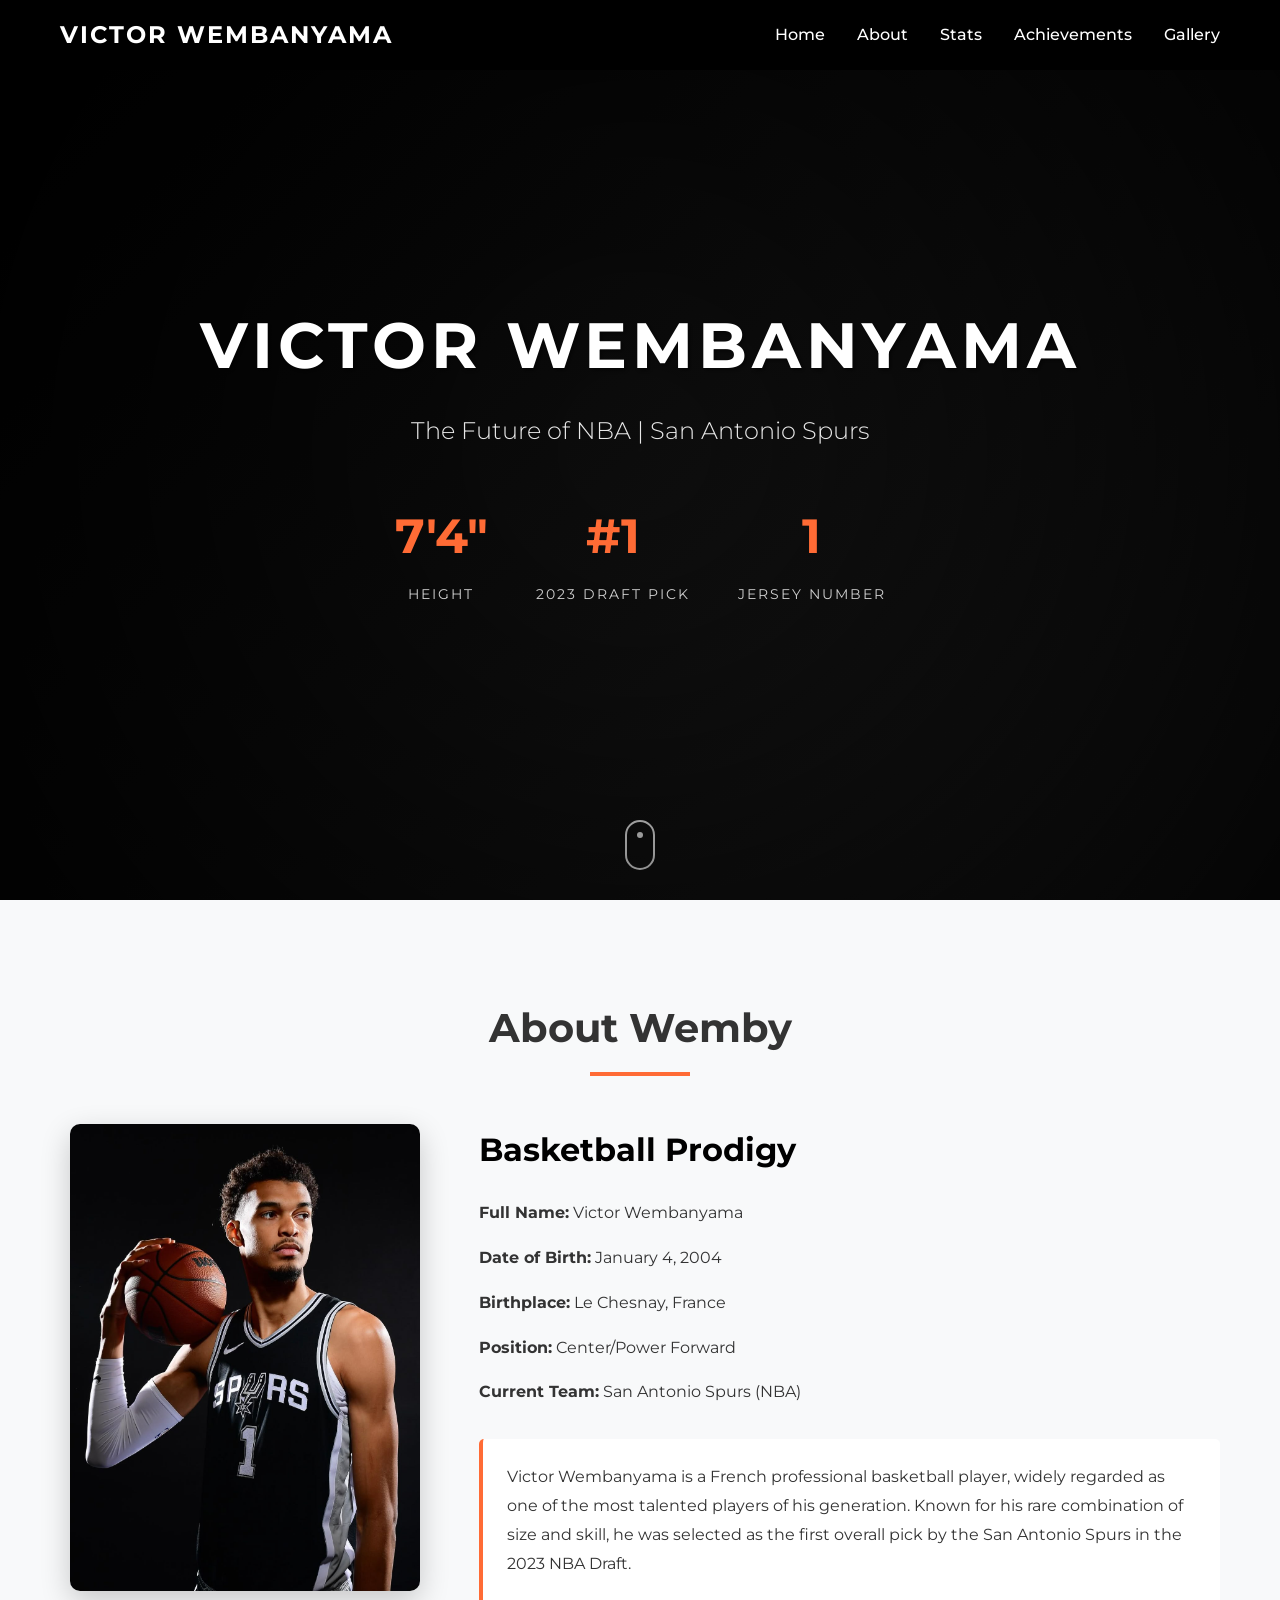
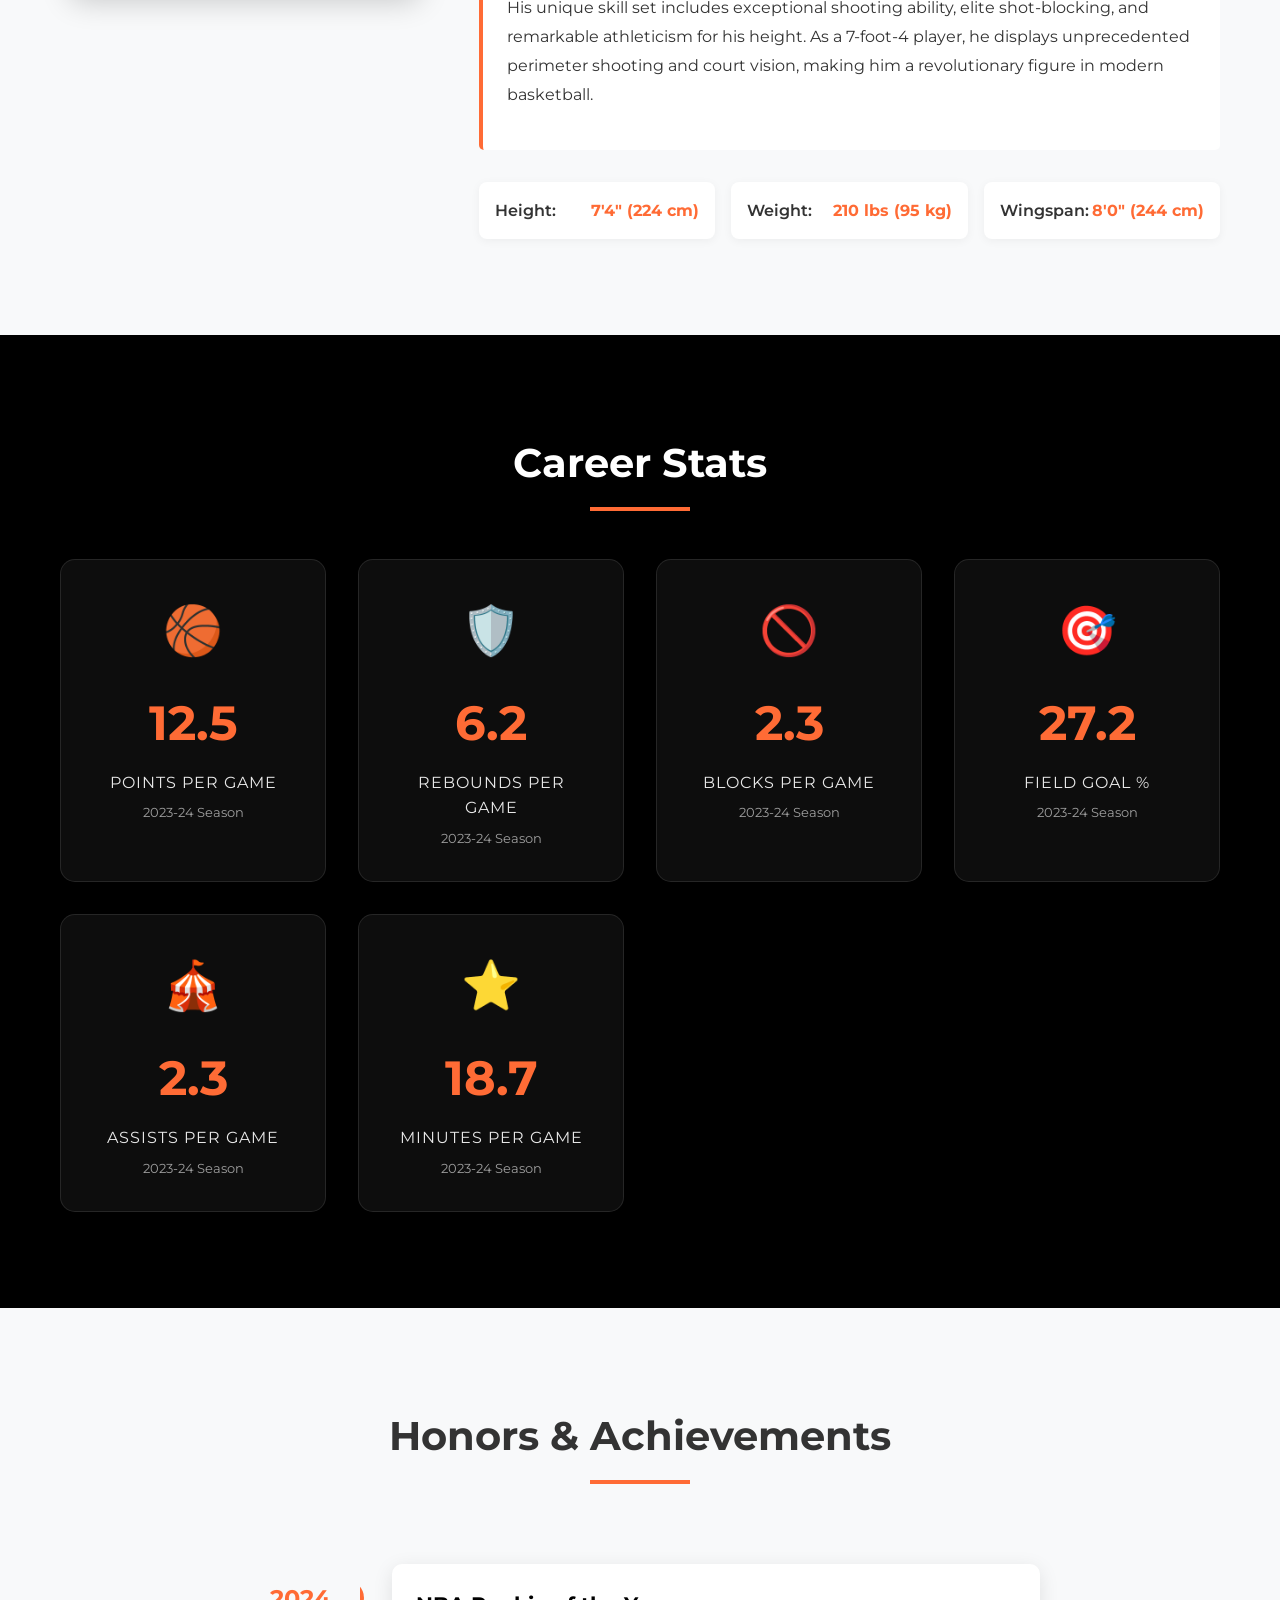
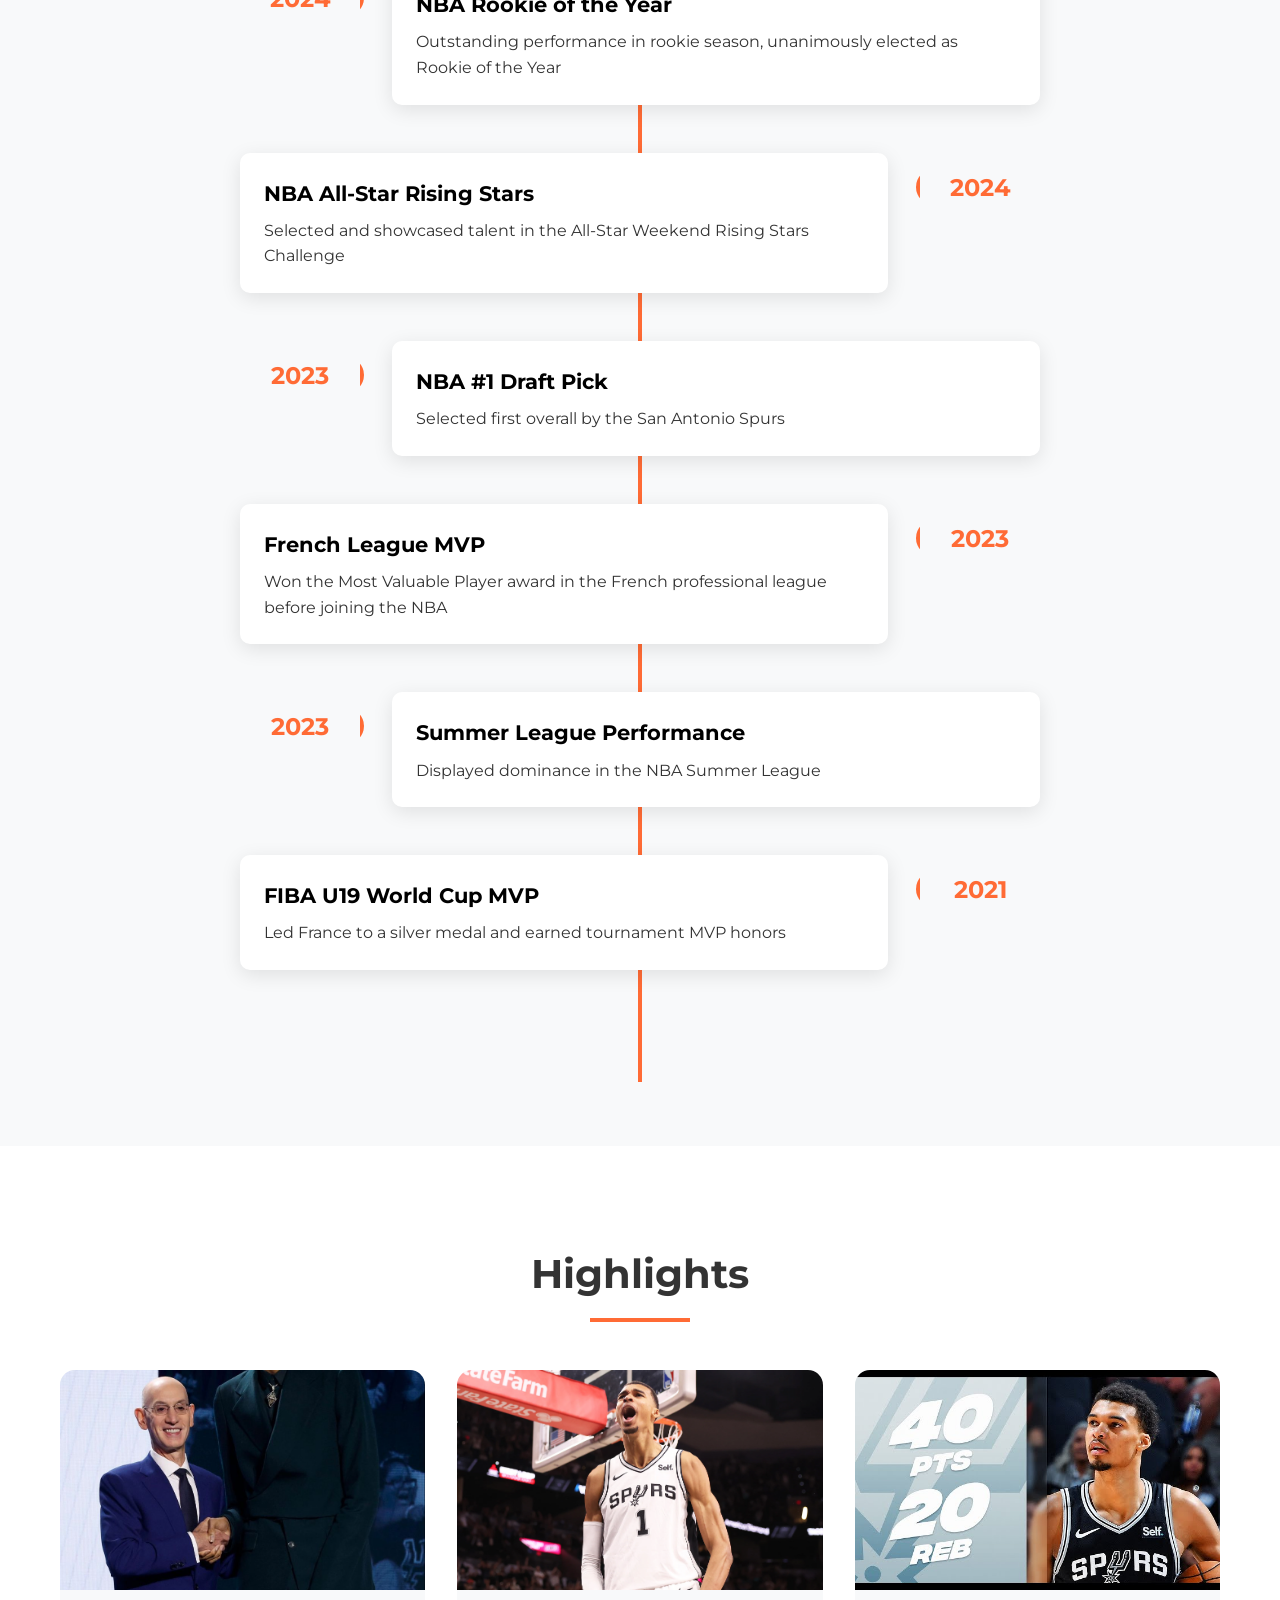
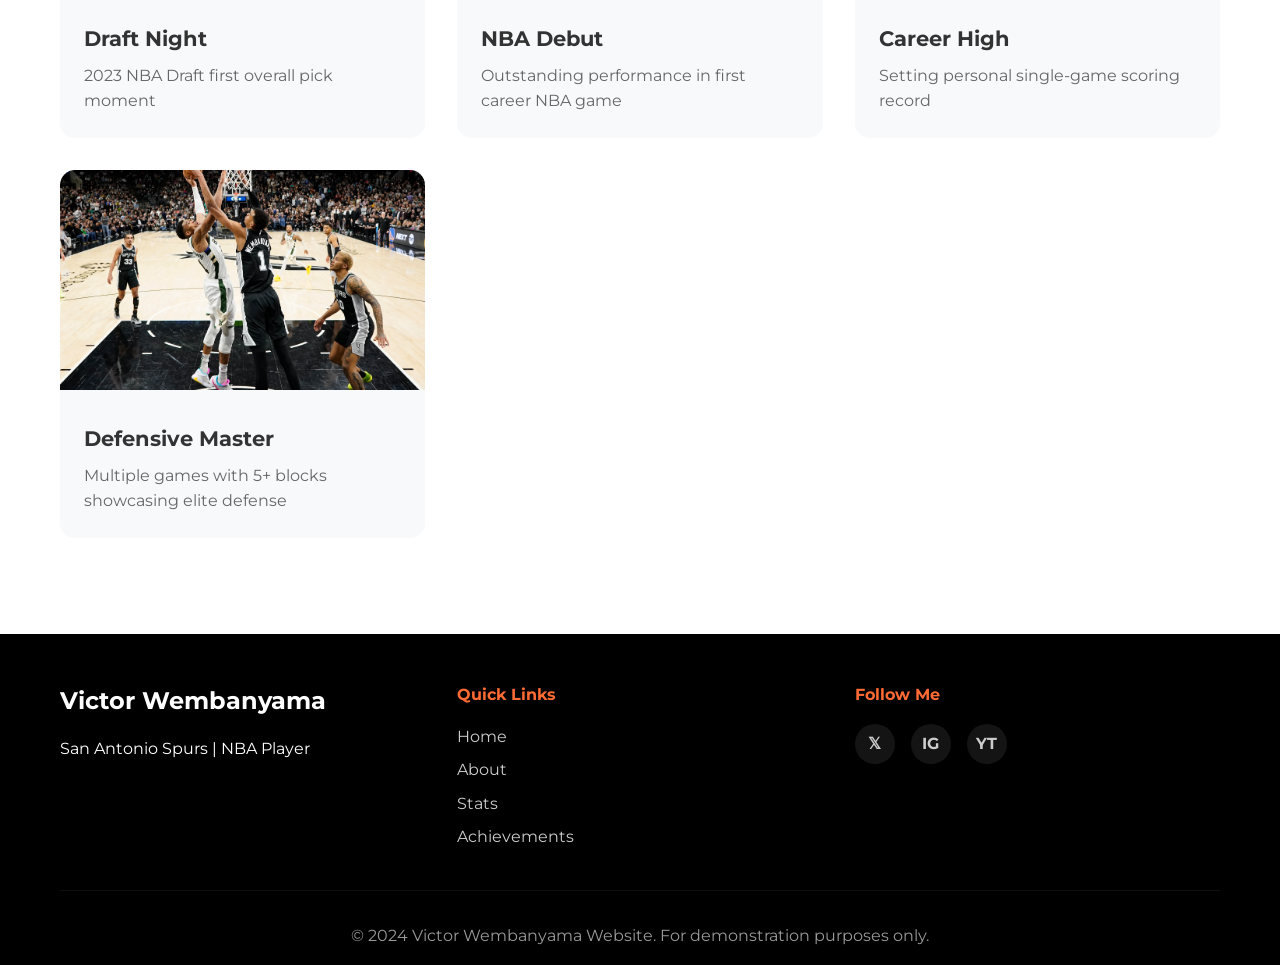
==== commit ed306698: "Fix Defensive Master gallery card image reference - Changed image reference from wembanyama-defense." ====
--- a/index.html
+++ b/index.html
@@ -223,7 +223,7 @@
                 </a>
                 <a href="defensive-master.html" class="highlight-link">
                     <div class="highlight-card">
-                        <img src="images/wembanyama-defense.jpg" alt="Victor Wembanyama Defensive Master" class="highlight-image">
+                        <img src="images/wembanyama-defense.webp" alt="Victor Wembanyama Defensive Master" class="highlight-image">
                         <h3>Defensive Master</h3>
                         <p>Multiple games with 5+ blocks showcasing elite defense</p>
                     </div>
--- a/styles.css
+++ b/styles.css
@@ -134,6 +134,7 @@
     background: url('data:image/svg+xml,<svg xmlns="http://www.w3.org/2000/svg" viewBox="0 0 1200 800"><circle cx="600" cy="400" r="300" fill="rgba(255,107,53,0.1)"/></svg>') no-repeat center;
     background-size: cover;
     opacity: 0.3;
+    z-index: -1;
 }
 
 .hero-overlay {
@@ -143,11 +144,12 @@
     right: 0;
     bottom: 0;
     background: radial-gradient(circle at center, transparent 0%, rgba(0,0,0,0.8) 100%);
+    z-index: 1;
 }
 
 .hero-content {
     position: relative;
-    z-index: 1;
+    z-index: 2;
     text-align: center;
     color: var(--text-light);
     animation: fadeInUp 1s ease;
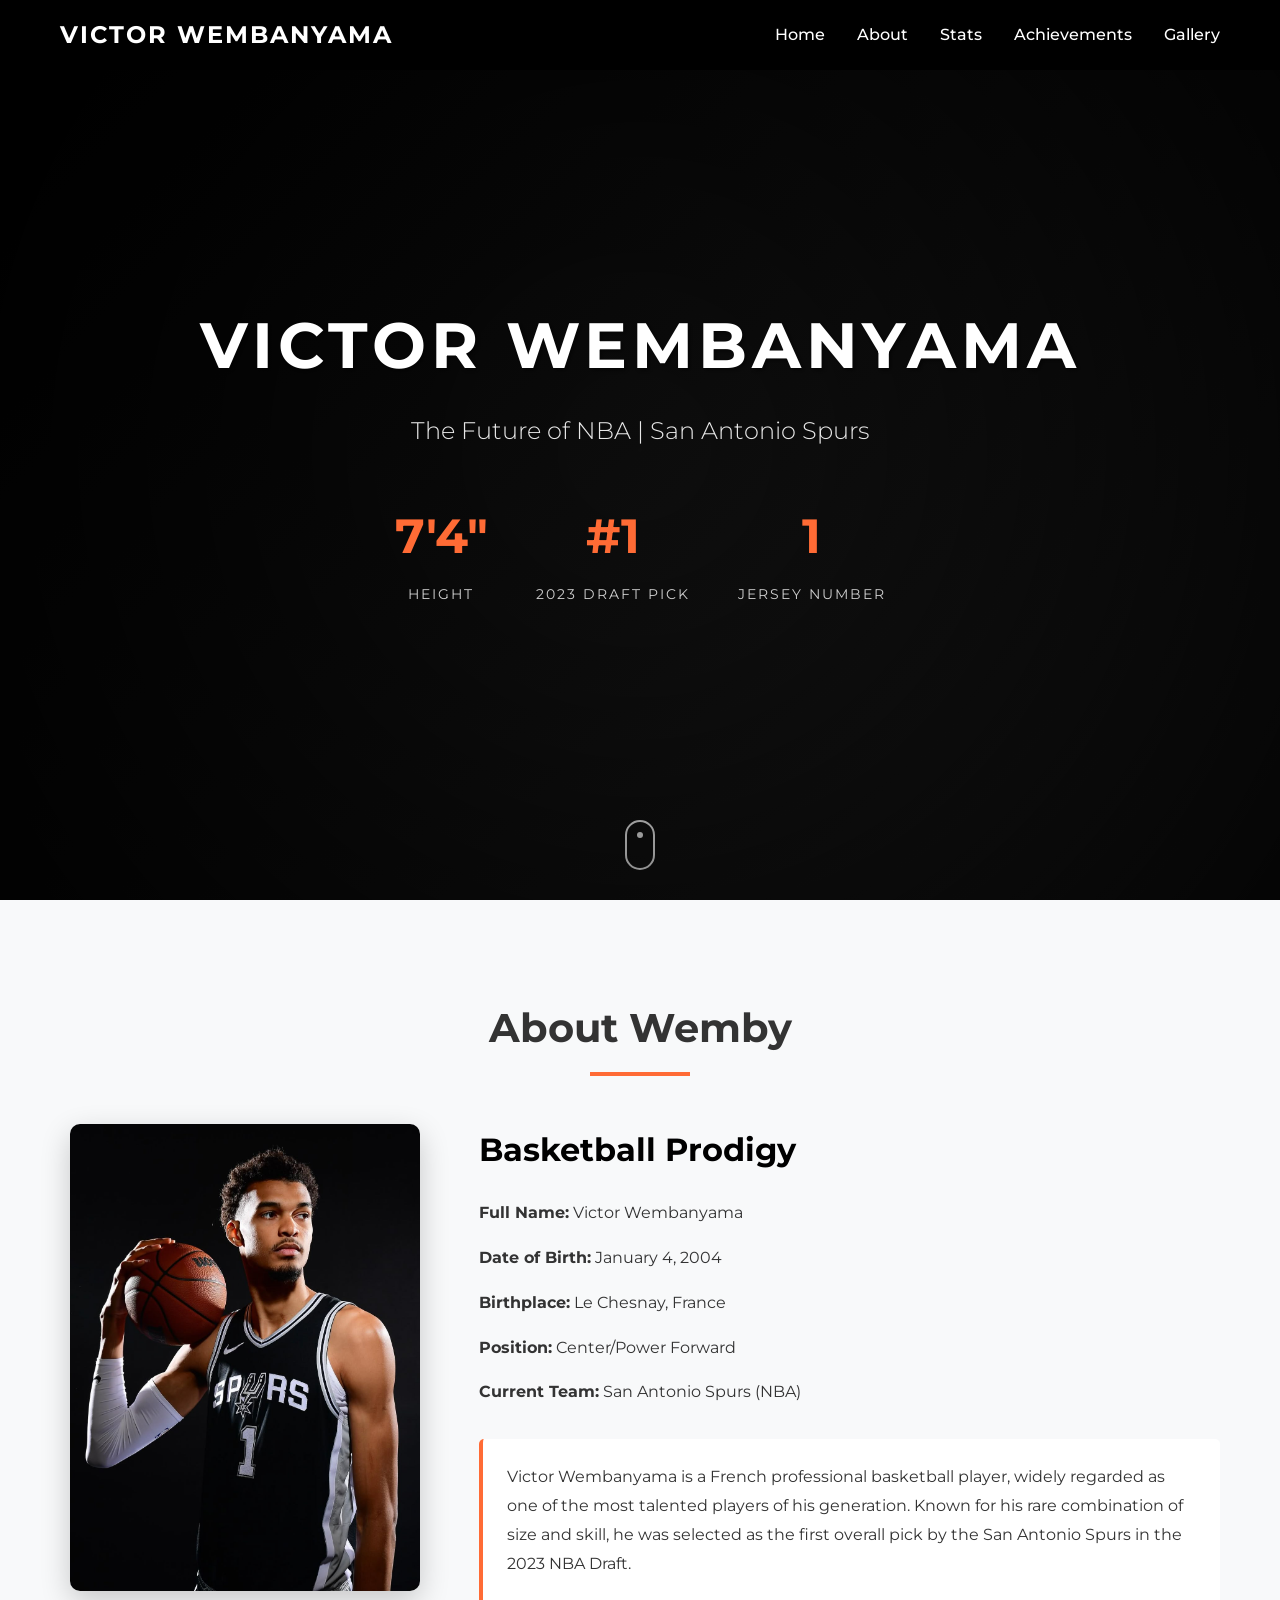
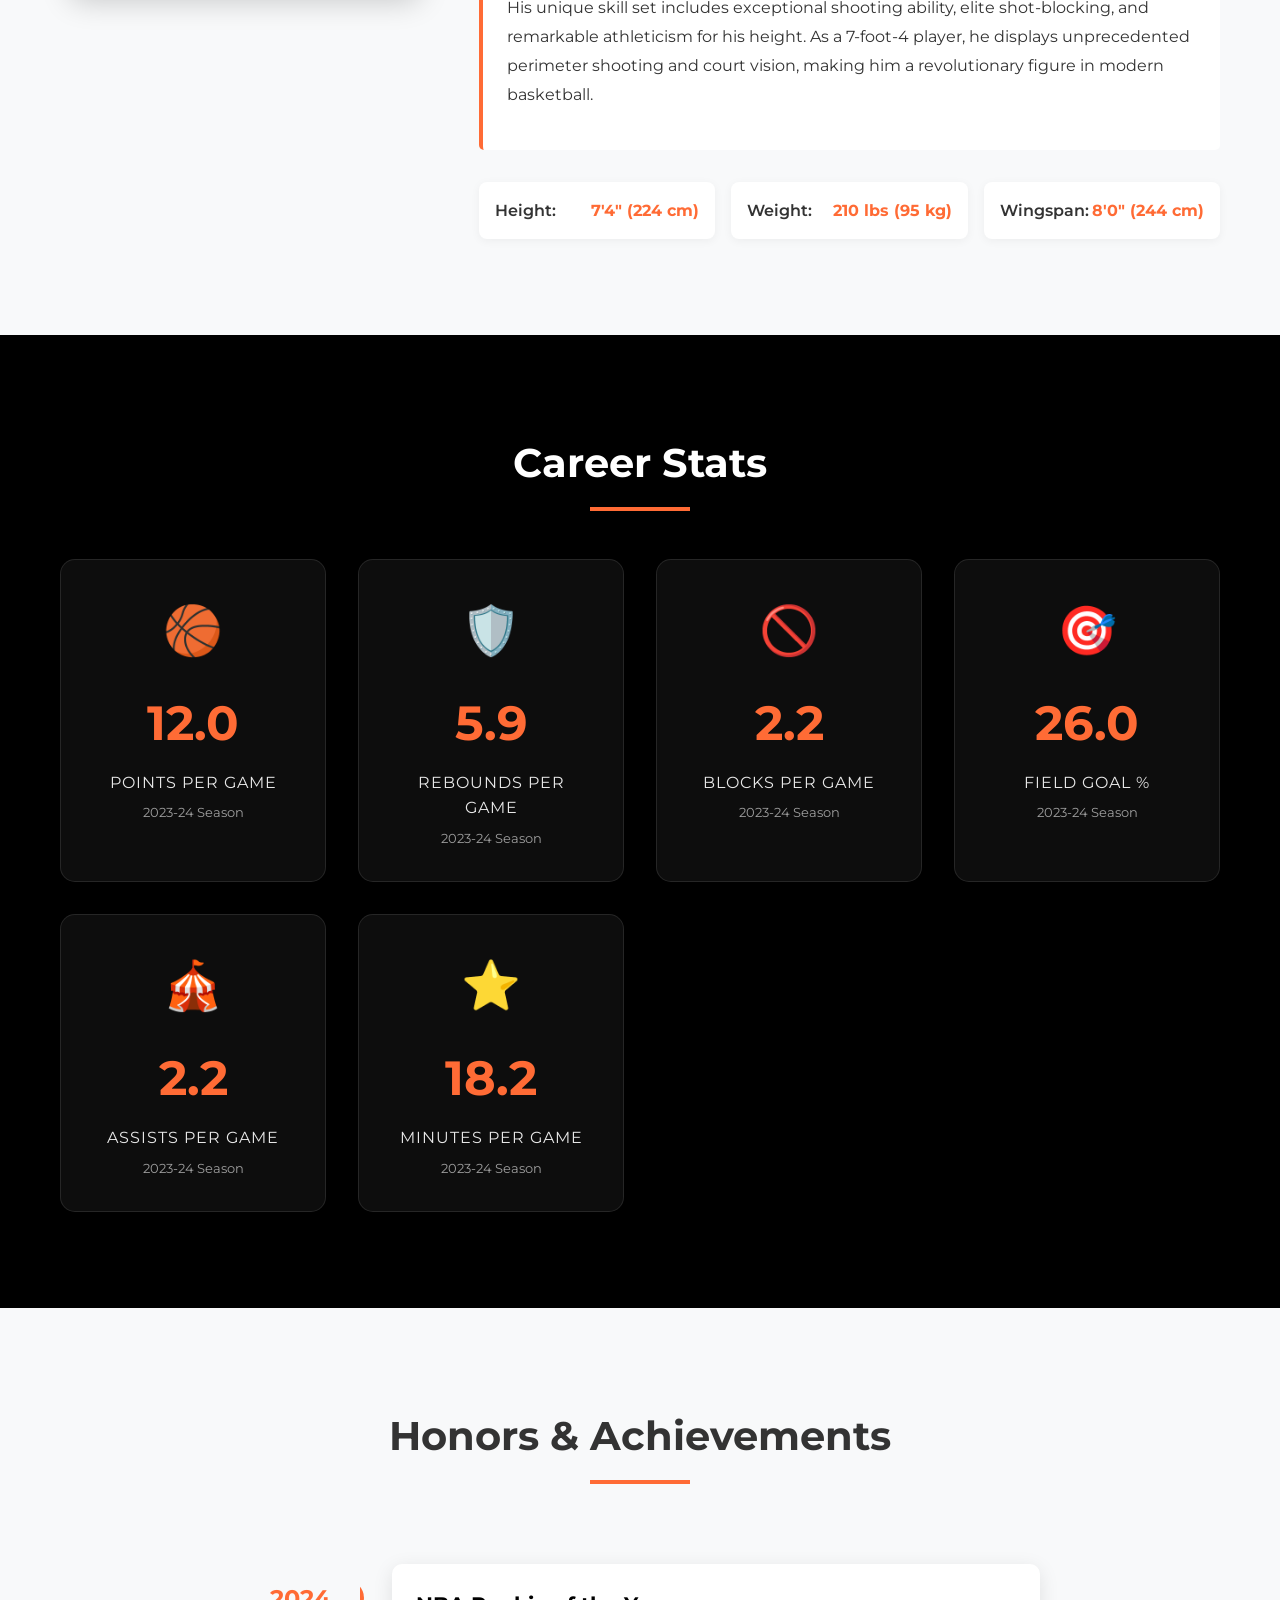
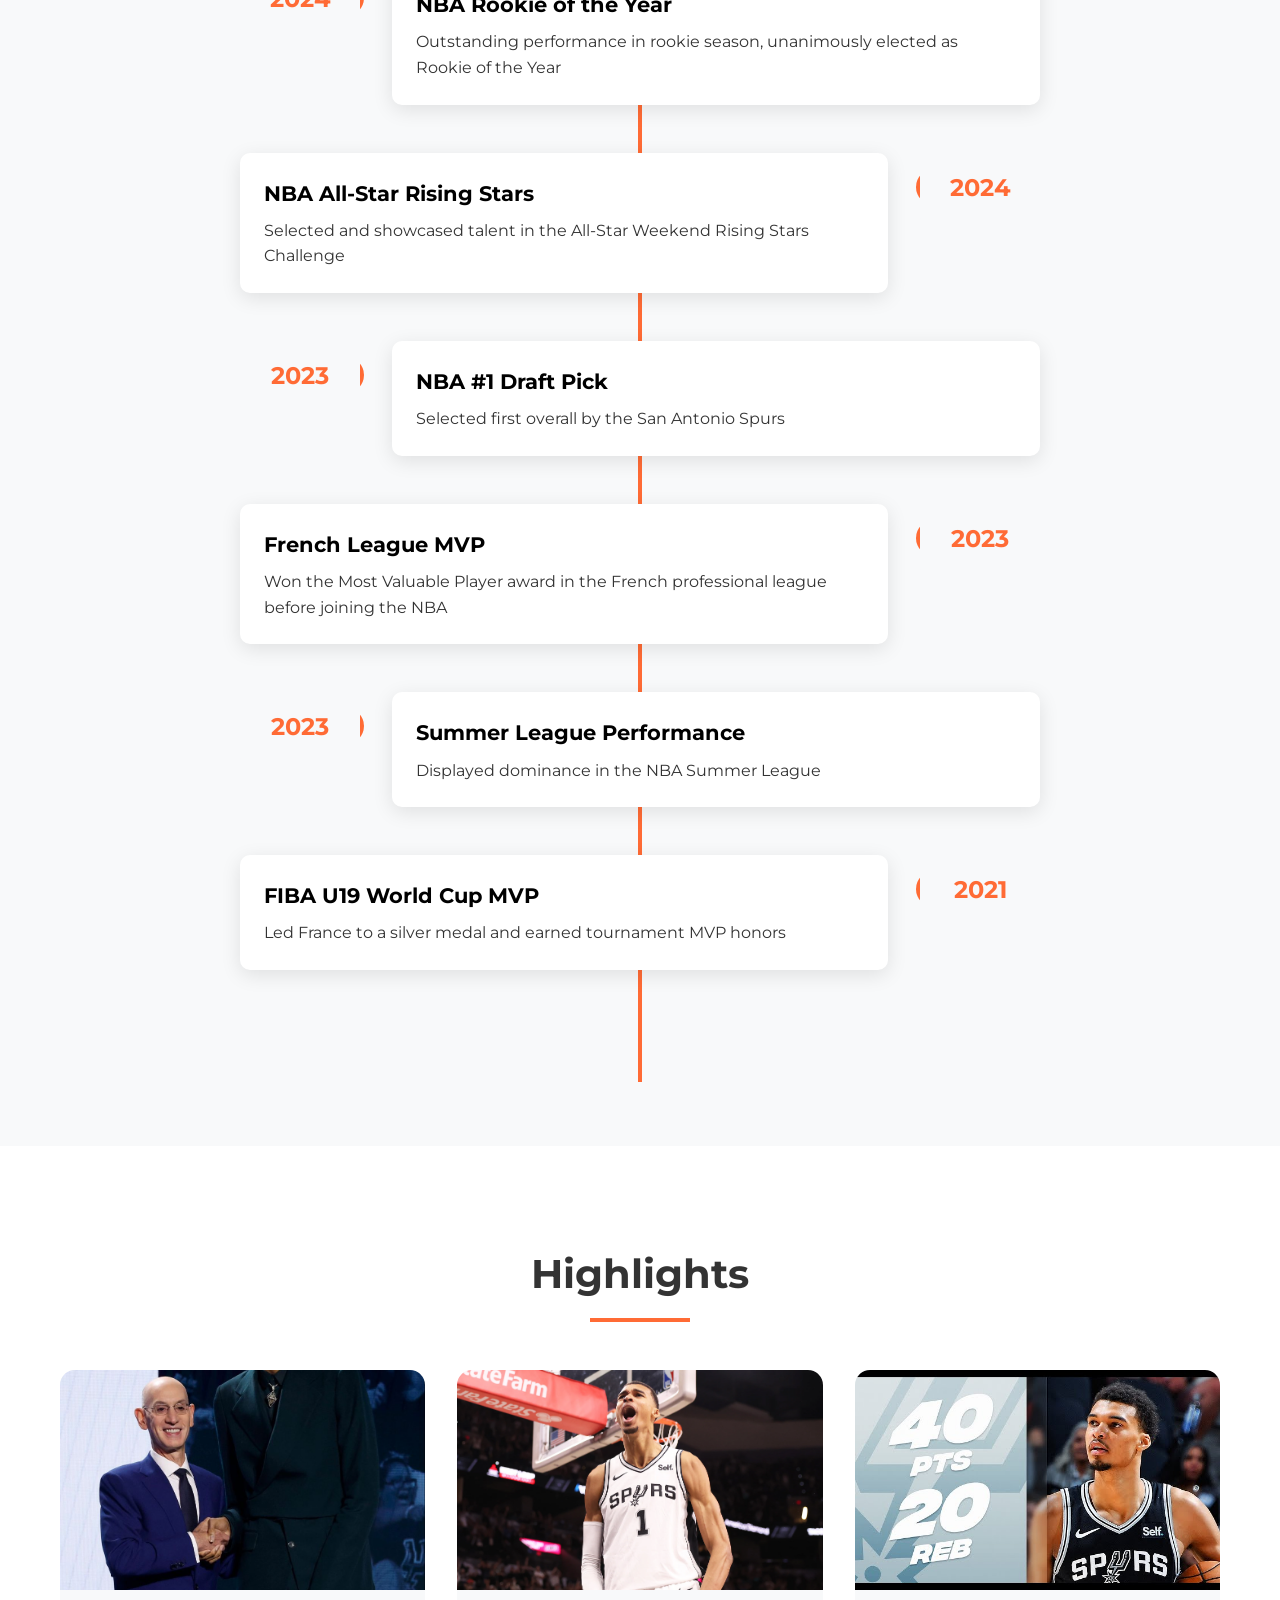
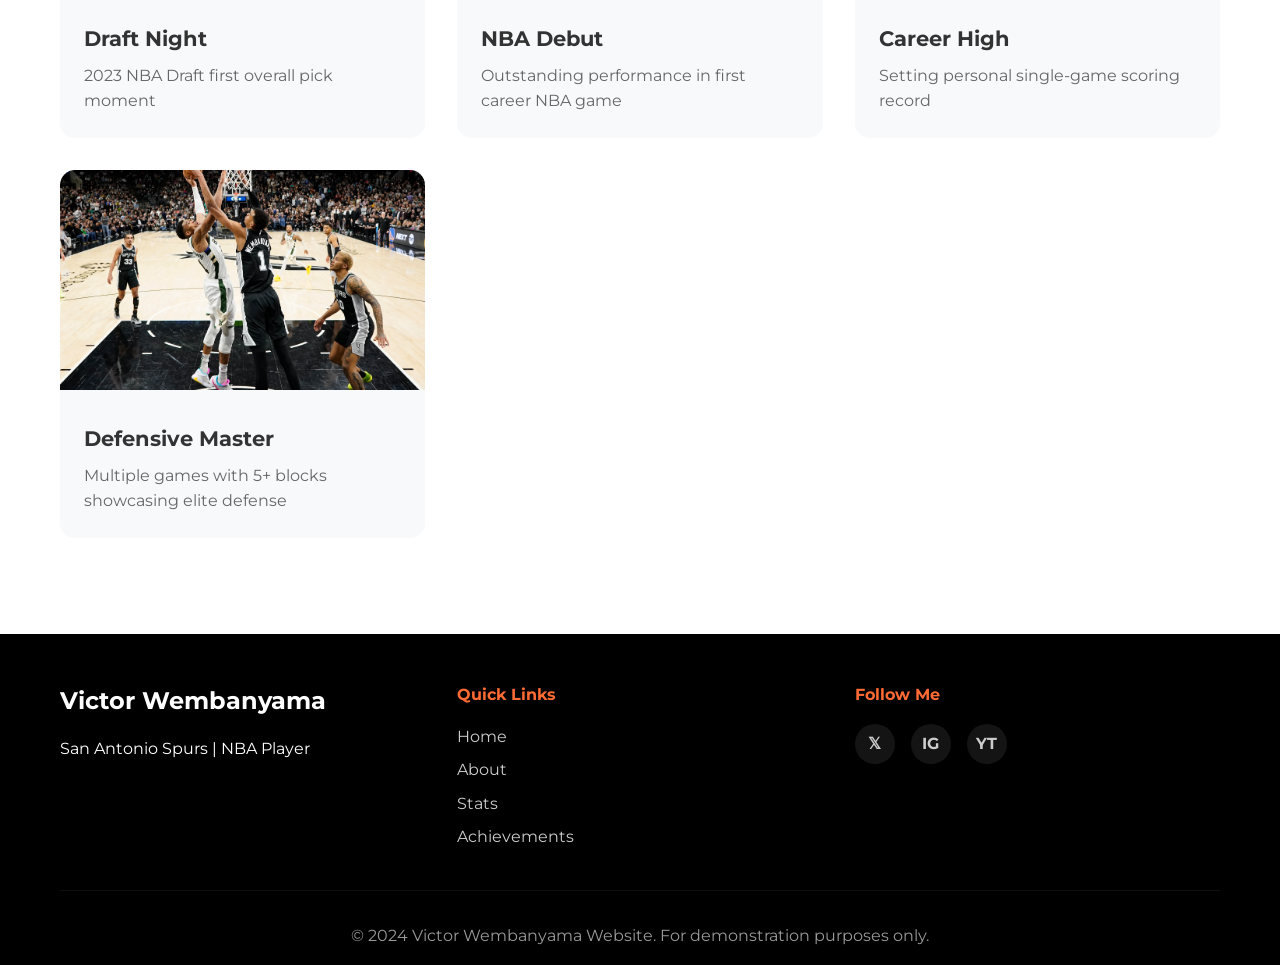
==== commit f9166363: "Optimize Defensive Master image loading to fix display issues - Added preload link tag for wembanyam" ====
--- a/index.html
+++ b/index.html
@@ -8,6 +8,7 @@
     <link rel="preconnect" href="https://fonts.googleapis.com">
     <link rel="preconnect" href="https://fonts.gstatic.com" crossorigin>
     <link href="https://fonts.googleapis.com/css2?family=Montserrat:wght@300;400;600;700&display=swap" rel="stylesheet">
+    <link rel="preload" as="image" href="images/wembanyama-defense.webp" type="image/webp">
 </head>
 <body>
     <!-- Navigation -->
@@ -223,7 +224,7 @@
                 </a>
                 <a href="defensive-master.html" class="highlight-link">
                     <div class="highlight-card">
-                        <img src="images/wembanyama-defense.webp" alt="Victor Wembanyama Defensive Master" class="highlight-image">
+                        <img src="images/wembanyama-defense.webp" alt="Victor Wembanyama Defensive Master" class="highlight-image" loading="eager" fetchpriority="high" decoding="async">
                         <h3>Defensive Master</h3>
                         <p>Multiple games with 5+ blocks showcasing elite defense</p>
                     </div>
